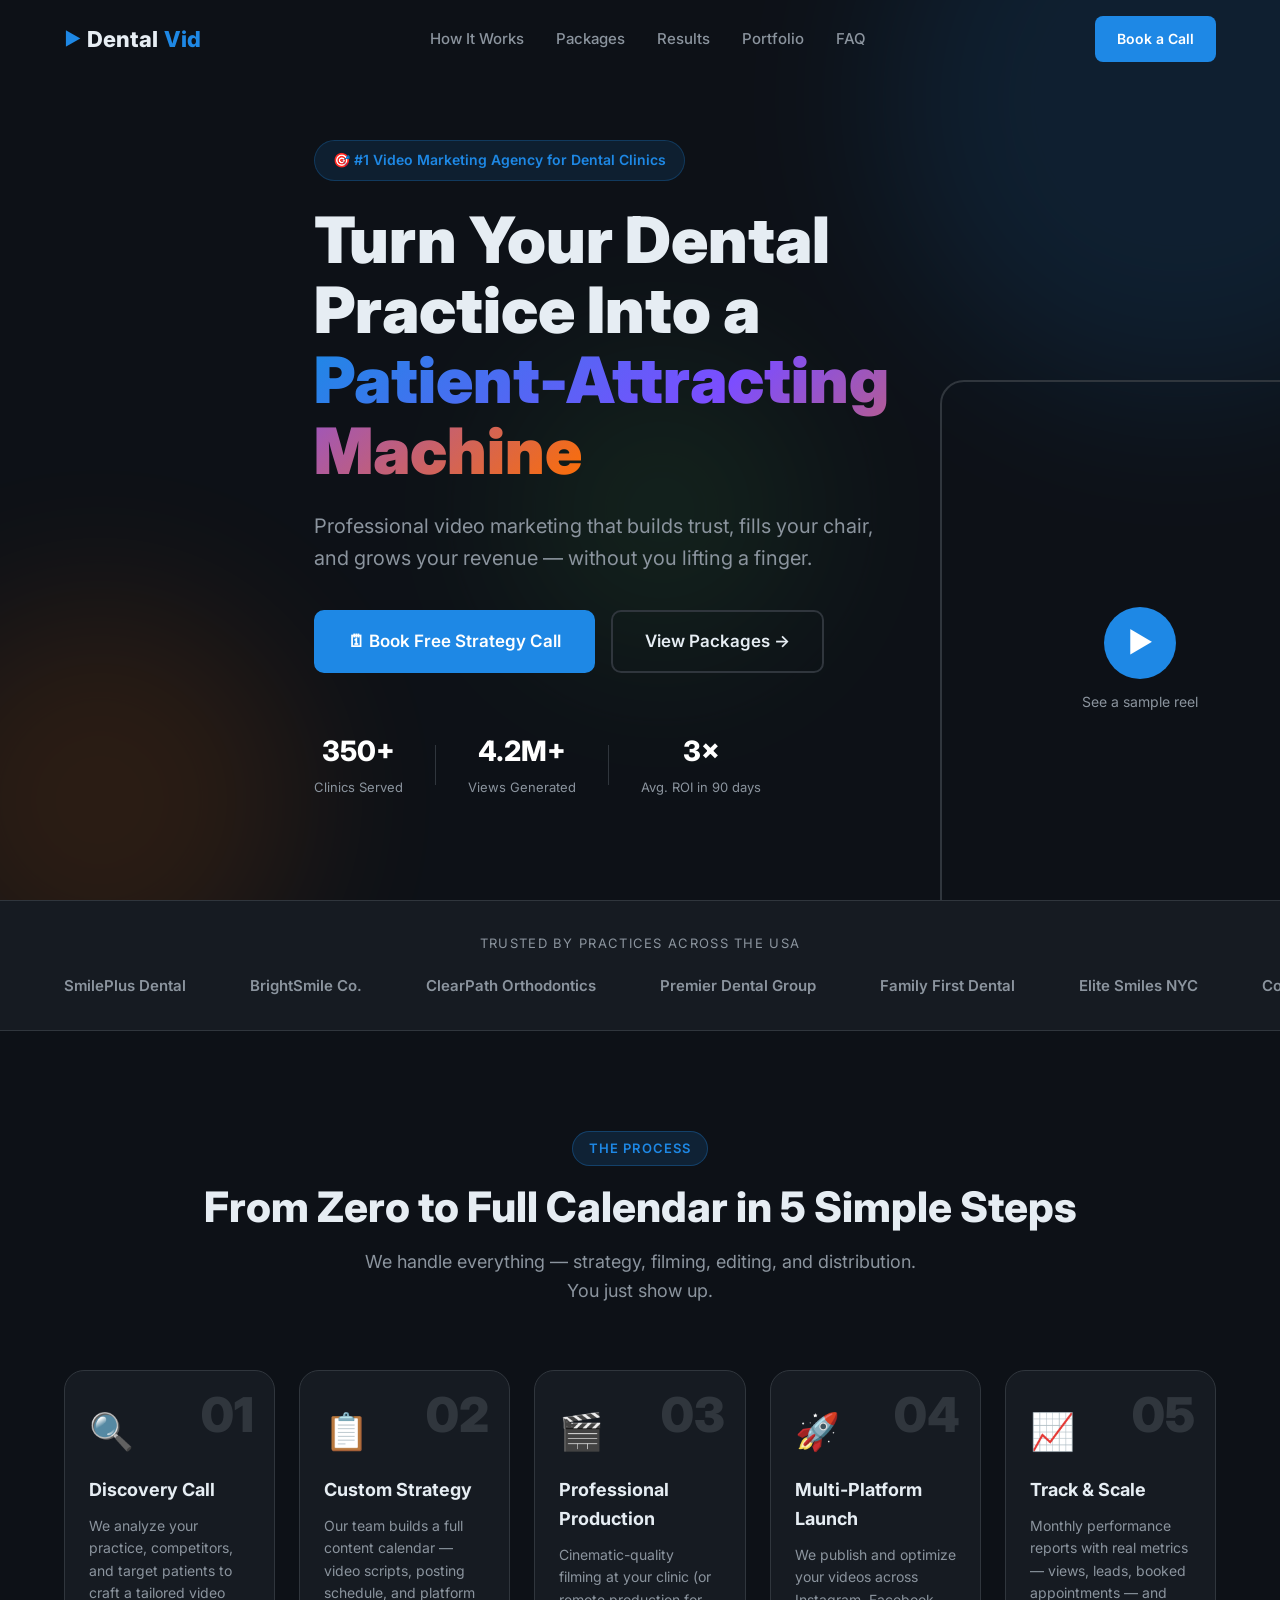
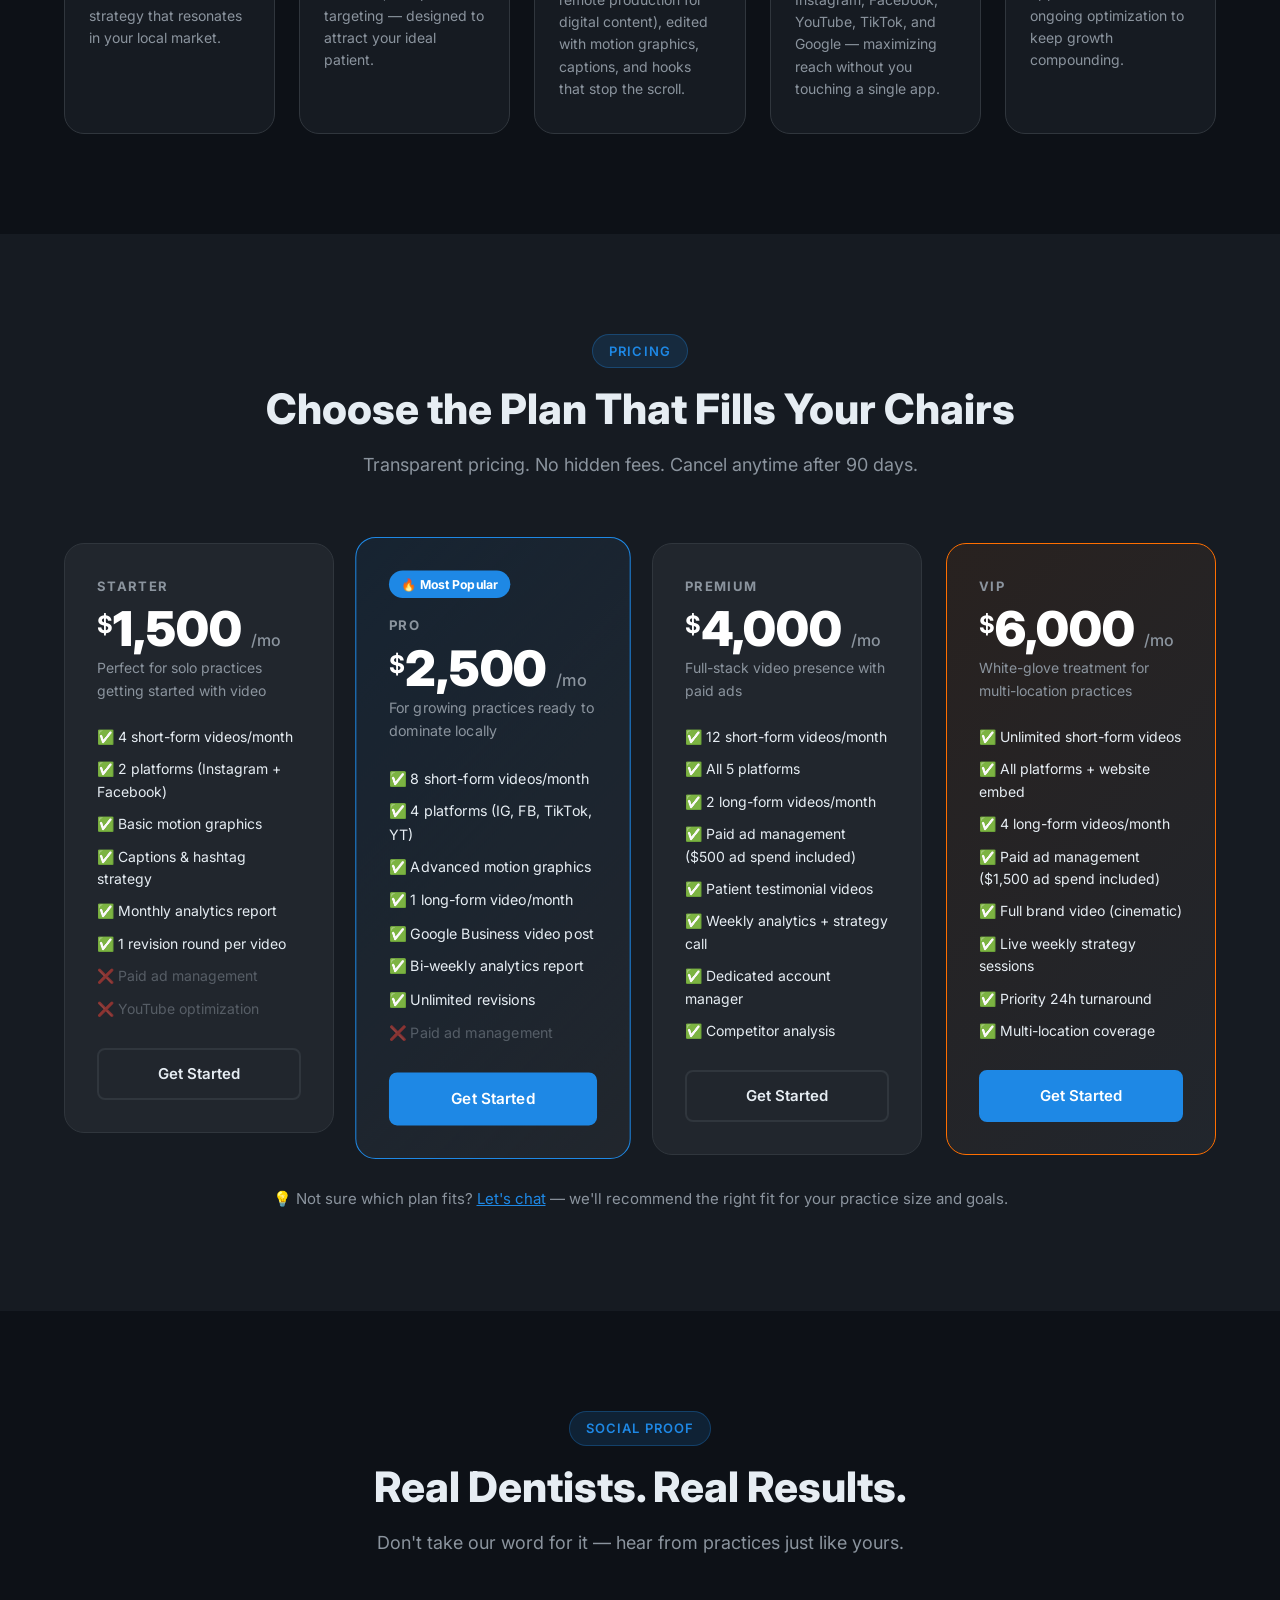
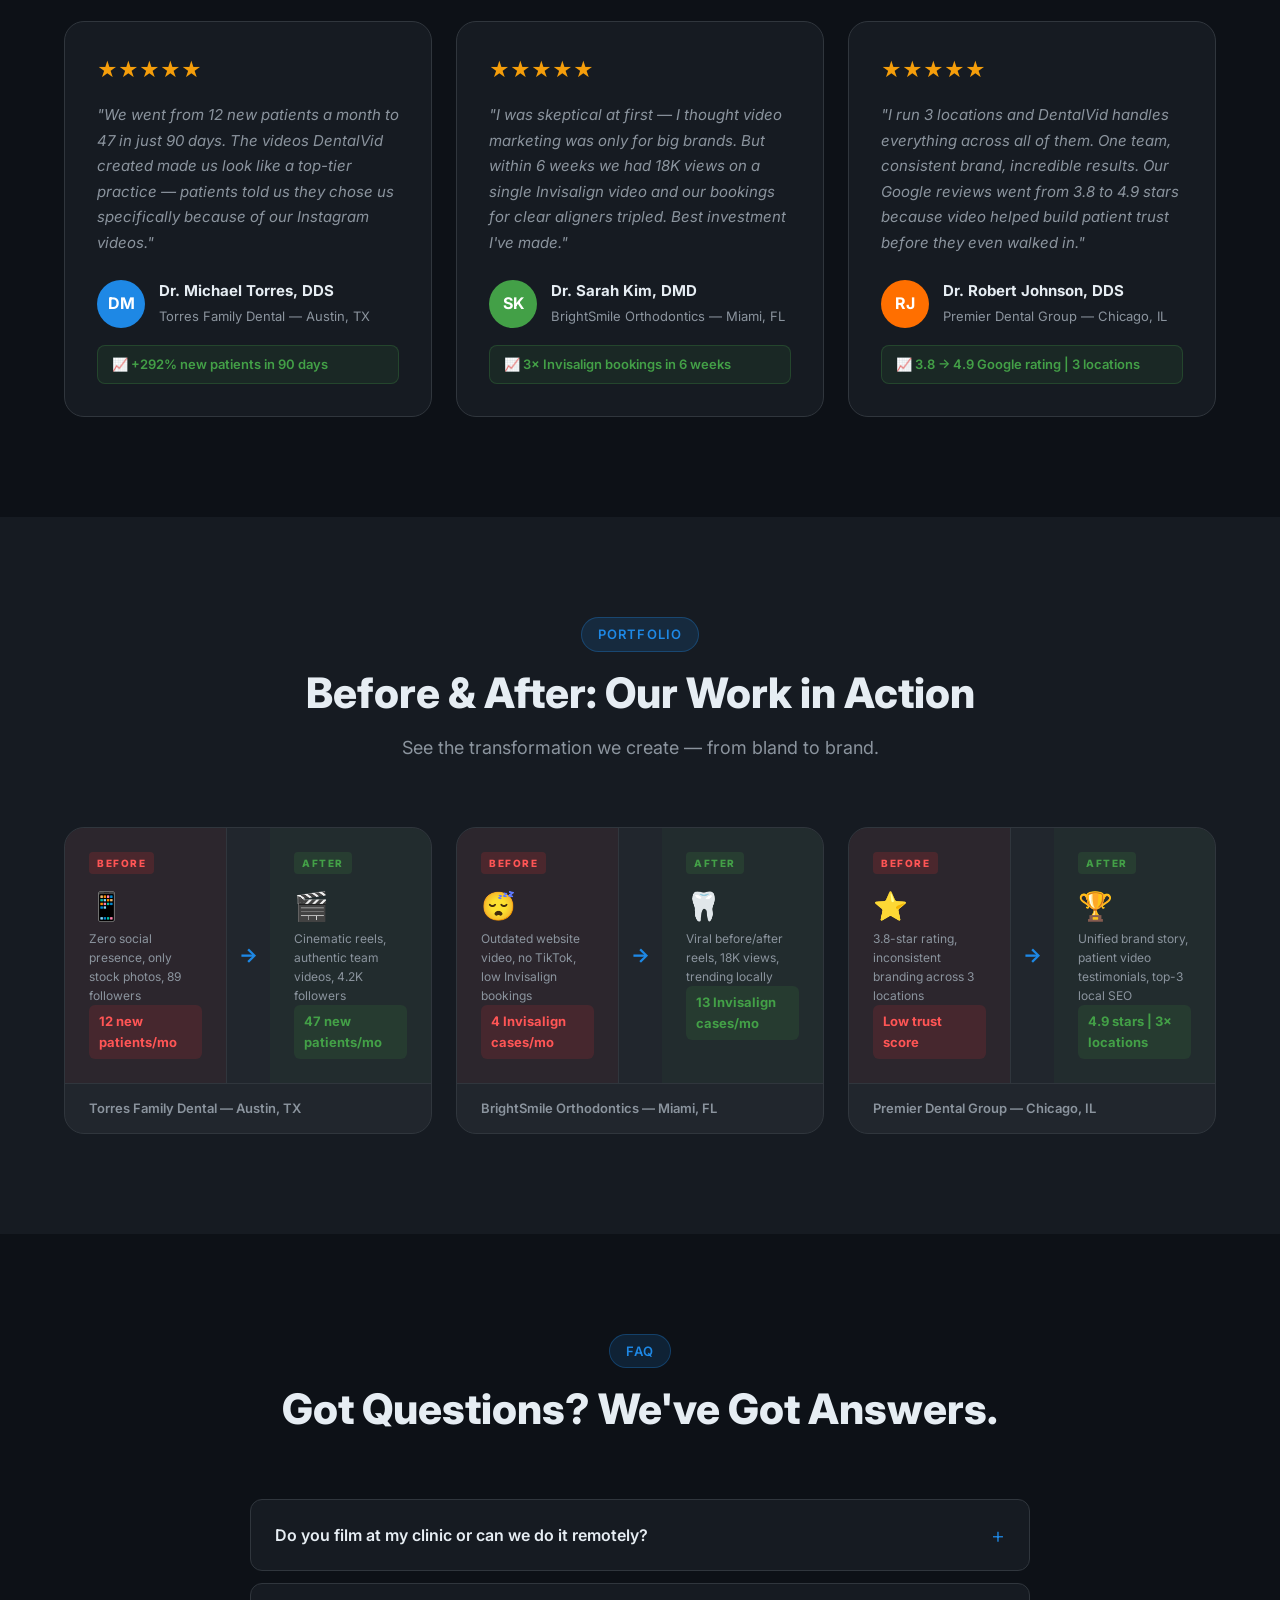
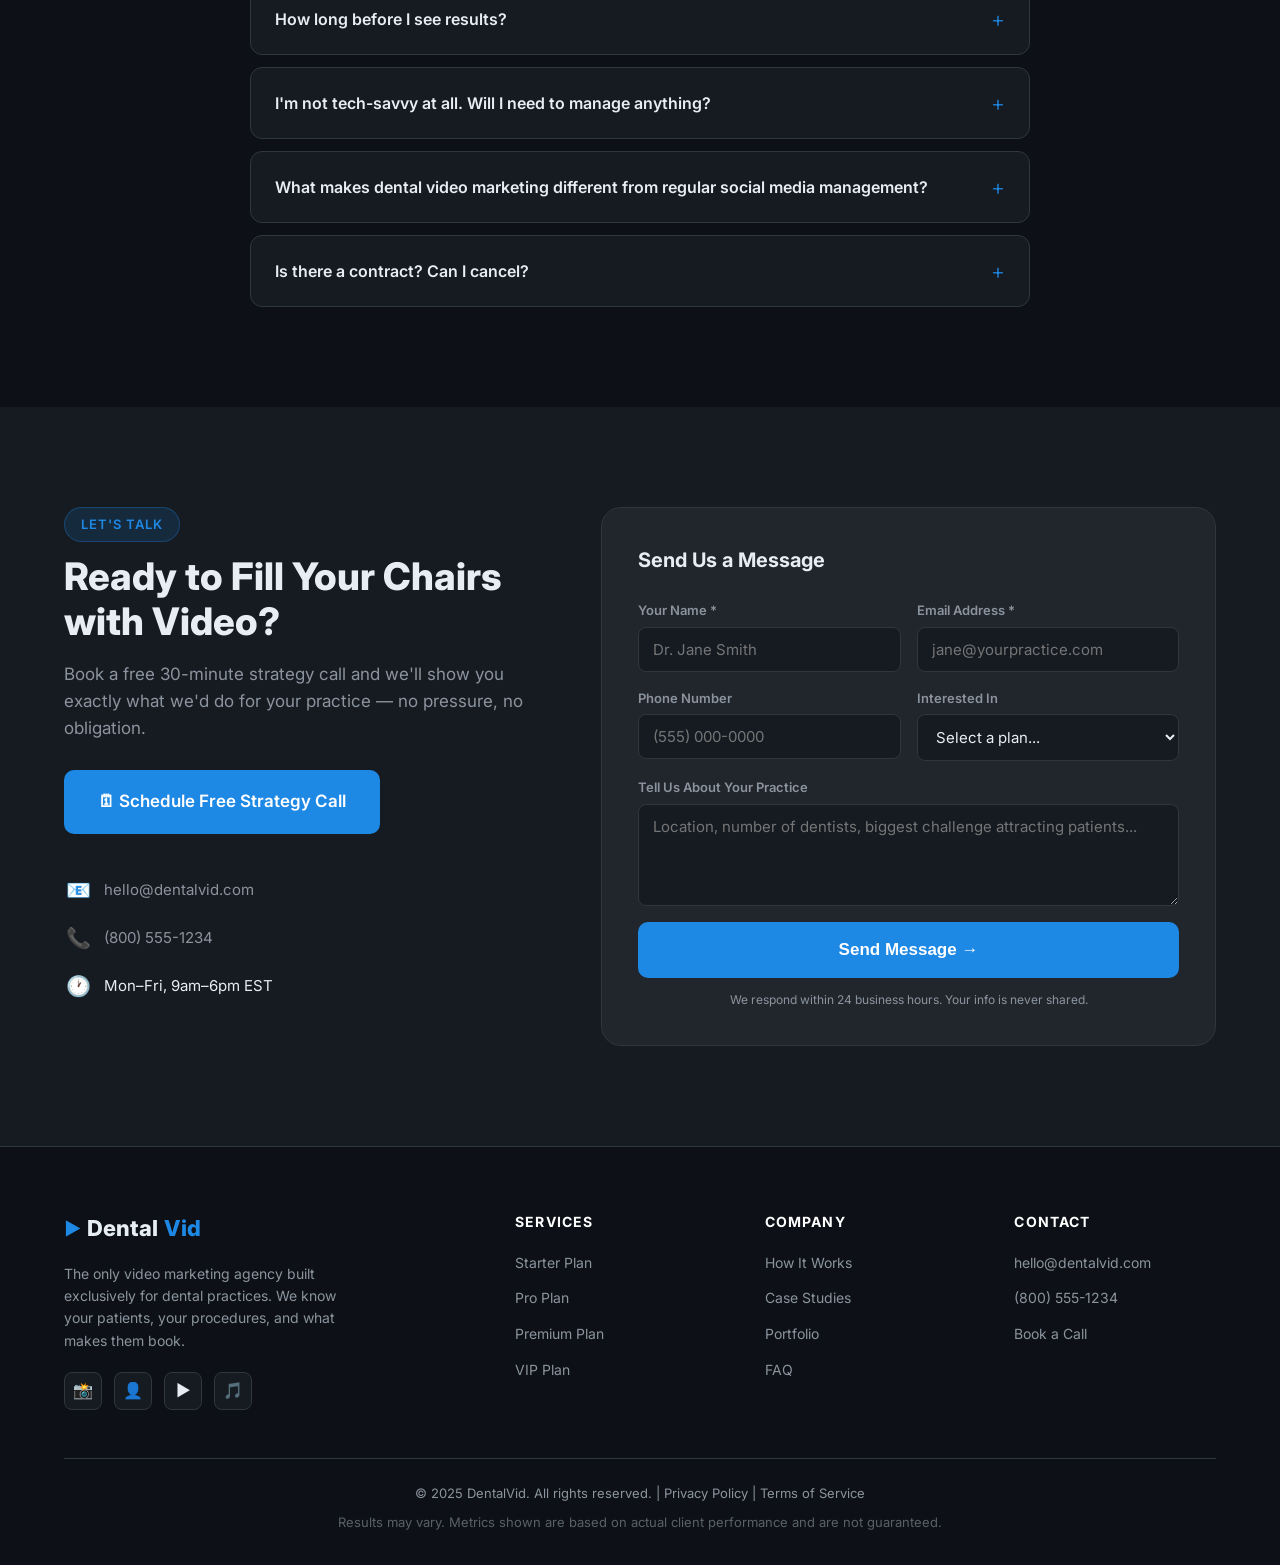
==== index.html @ cb44c354 "Initial commit: DentalVid landing page Professional single-page video marketing site for dental clin" ====
<!DOCTYPE html>
<html lang="en">
<head>
  <meta charset="UTF-8" />
  <meta name="viewport" content="width=device-width, initial-scale=1.0" />
  <title>DentalVid – Video Marketing for Dental Clinics</title>
  <meta name="description" content="Grow your dental practice with professional video marketing. Attract more patients, build trust, and fill your calendar faster." />
  <link rel="preconnect" href="https://fonts.googleapis.com" />
  <link rel="preconnect" href="https://fonts.gstatic.com" crossorigin />
  <link href="https://fonts.googleapis.com/css2?family=Inter:wght@400;500;600;700;800;900&display=swap" rel="stylesheet" />
  <link rel="stylesheet" href="styles.css" />
</head>
<body>

  <!-- ===== NAVBAR ===== -->
  <nav id="navbar">
    <div class="nav-container">
      <a href="#" class="logo">
        <span class="logo-icon">▶</span>
        Dental<span class="logo-accent">Vid</span>
      </a>
      <ul class="nav-links" id="navLinks">
        <li><a href="#how-it-works">How It Works</a></li>
        <li><a href="#packages">Packages</a></li>
        <li><a href="#testimonials">Results</a></li>
        <li><a href="#portfolio">Portfolio</a></li>
        <li><a href="#faq">FAQ</a></li>
      </ul>
      <a href="#contact" class="btn btn-nav">Book a Call</a>
      <button class="hamburger" id="hamburger" aria-label="Menu">
        <span></span><span></span><span></span>
      </button>
    </div>
  </nav>

  <!-- ===== HERO ===== -->
  <section id="hero">
    <div class="hero-bg-shapes">
      <div class="shape shape-1"></div>
      <div class="shape shape-2"></div>
      <div class="shape shape-3"></div>
    </div>
    <div class="container hero-content">
      <div class="badge animate-fade-up">🎯 #1 Video Marketing Agency for Dental Clinics</div>
      <h1 class="animate-fade-up delay-1">
        Turn Your Dental Practice Into a<br />
        <span class="gradient-text">Patient-Attracting Machine</span>
      </h1>
      <p class="hero-sub animate-fade-up delay-2">
        Professional video marketing that builds trust, fills your chair, and grows your revenue — without you lifting a finger.
      </p>
      <div class="hero-ctas animate-fade-up delay-3">
        <a href="https://calendly.com/dentalvid/strategy-call" target="_blank" class="btn btn-primary btn-lg pulse">
          🗓 Book Free Strategy Call
        </a>
        <a href="#packages" class="btn btn-outline btn-lg">View Packages →</a>
      </div>
      <div class="hero-stats animate-fade-up delay-4">
        <div class="stat">
          <strong>350+</strong>
          <span>Clinics Served</span>
        </div>
        <div class="stat-divider"></div>
        <div class="stat">
          <strong>4.2M+</strong>
          <span>Views Generated</span>
        </div>
        <div class="stat-divider"></div>
        <div class="stat">
          <strong>3×</strong>
          <span>Avg. ROI in 90 days</span>
        </div>
      </div>
    </div>
    <div class="hero-video-preview animate-fade-up delay-3">
      <div class="video-mockup">
        <div class="video-play-btn">▶</div>
        <div class="video-overlay-text">See a sample reel</div>
      </div>
    </div>
  </section>

  <!-- ===== LOGOS BAND ===== -->
  <section id="logos-band">
    <div class="container">
      <p class="logos-label">Trusted by practices across the USA</p>
      <div class="logos-track">
        <span>SmilePlus Dental</span>
        <span>BrightSmile Co.</span>
        <span>ClearPath Orthodontics</span>
        <span>Premier Dental Group</span>
        <span>Family First Dental</span>
        <span>Elite Smiles NYC</span>
        <span>Coastal Dentistry</span>
        <span>SmilePlus Dental</span>
        <span>BrightSmile Co.</span>
        <span>ClearPath Orthodontics</span>
      </div>
    </div>
  </section>

  <!-- ===== HOW IT WORKS ===== -->
  <section id="how-it-works">
    <div class="container">
      <div class="section-header">
        <span class="section-tag">The Process</span>
        <h2>From Zero to Full Calendar in 5 Simple Steps</h2>
        <p>We handle everything — strategy, filming, editing, and distribution. You just show up.</p>
      </div>
      <div class="steps-grid">
        <div class="step-card animate-on-scroll">
          <div class="step-number">01</div>
          <div class="step-icon">🔍</div>
          <h3>Discovery Call</h3>
          <p>We analyze your practice, competitors, and target patients to craft a tailored video strategy that resonates in your local market.</p>
        </div>
        <div class="step-card animate-on-scroll delay-1">
          <div class="step-number">02</div>
          <div class="step-icon">📋</div>
          <h3>Custom Strategy</h3>
          <p>Our team builds a full content calendar — video scripts, posting schedule, and platform targeting — designed to attract your ideal patient.</p>
        </div>
        <div class="step-card animate-on-scroll delay-2">
          <div class="step-number">03</div>
          <div class="step-icon">🎬</div>
          <h3>Professional Production</h3>
          <p>Cinematic-quality filming at your clinic (or remote production for digital content), edited with motion graphics, captions, and hooks that stop the scroll.</p>
        </div>
        <div class="step-card animate-on-scroll delay-3">
          <div class="step-number">04</div>
          <div class="step-icon">🚀</div>
          <h3>Multi-Platform Launch</h3>
          <p>We publish and optimize your videos across Instagram, Facebook, YouTube, TikTok, and Google — maximizing reach without you touching a single app.</p>
        </div>
        <div class="step-card animate-on-scroll delay-4">
          <div class="step-number">05</div>
          <div class="step-icon">📈</div>
          <h3>Track & Scale</h3>
          <p>Monthly performance reports with real metrics — views, leads, booked appointments — and ongoing optimization to keep growth compounding.</p>
        </div>
      </div>
    </div>
  </section>

  <!-- ===== PACKAGES ===== -->
  <section id="packages">
    <div class="container">
      <div class="section-header">
        <span class="section-tag">Pricing</span>
        <h2>Choose the Plan That Fills Your Chairs</h2>
        <p>Transparent pricing. No hidden fees. Cancel anytime after 90 days.</p>
      </div>
      <div class="packages-grid">

        <!-- Starter -->
        <div class="package-card animate-on-scroll">
          <div class="package-tier">Starter</div>
          <div class="package-price">
            <span class="price-currency">$</span>1,500
            <span class="price-period">/mo</span>
          </div>
          <p class="package-tagline">Perfect for solo practices getting started with video</p>
          <ul class="package-features">
            <li>✅ 4 short-form videos/month</li>
            <li>✅ 2 platforms (Instagram + Facebook)</li>
            <li>✅ Basic motion graphics</li>
            <li>✅ Captions & hashtag strategy</li>
            <li>✅ Monthly analytics report</li>
            <li>✅ 1 revision round per video</li>
            <li class="disabled">❌ Paid ad management</li>
            <li class="disabled">❌ YouTube optimization</li>
          </ul>
          <a href="https://calendly.com/dentalvid/strategy-call" target="_blank" class="btn btn-outline w-full">Get Started</a>
        </div>

        <!-- Pro -->
        <div class="package-card popular animate-on-scroll delay-1">
          <div class="popular-badge">🔥 Most Popular</div>
          <div class="package-tier">Pro</div>
          <div class="package-price">
            <span class="price-currency">$</span>2,500
            <span class="price-period">/mo</span>
          </div>
          <p class="package-tagline">For growing practices ready to dominate locally</p>
          <ul class="package-features">
            <li>✅ 8 short-form videos/month</li>
            <li>✅ 4 platforms (IG, FB, TikTok, YT)</li>
            <li>✅ Advanced motion graphics</li>
            <li>✅ 1 long-form video/month</li>
            <li>✅ Google Business video post</li>
            <li>✅ Bi-weekly analytics report</li>
            <li>✅ Unlimited revisions</li>
            <li class="disabled">❌ Paid ad management</li>
          </ul>
          <a href="https://calendly.com/dentalvid/strategy-call" target="_blank" class="btn btn-primary w-full">Get Started</a>
        </div>

        <!-- Premium -->
        <div class="package-card animate-on-scroll delay-2">
          <div class="package-tier">Premium</div>
          <div class="package-price">
            <span class="price-currency">$</span>4,000
            <span class="price-period">/mo</span>
          </div>
          <p class="package-tagline">Full-stack video presence with paid ads</p>
          <ul class="package-features">
            <li>✅ 12 short-form videos/month</li>
            <li>✅ All 5 platforms</li>
            <li>✅ 2 long-form videos/month</li>
            <li>✅ Paid ad management ($500 ad spend included)</li>
            <li>✅ Patient testimonial videos</li>
            <li>✅ Weekly analytics + strategy call</li>
            <li>✅ Dedicated account manager</li>
            <li>✅ Competitor analysis</li>
          </ul>
          <a href="https://calendly.com/dentalvid/strategy-call" target="_blank" class="btn btn-outline w-full">Get Started</a>
        </div>

        <!-- VIP -->
        <div class="package-card vip animate-on-scroll delay-3">
          <div class="package-tier">VIP</div>
          <div class="package-price">
            <span class="price-currency">$</span>6,000
            <span class="price-period">/mo</span>
          </div>
          <p class="package-tagline">White-glove treatment for multi-location practices</p>
          <ul class="package-features">
            <li>✅ Unlimited short-form videos</li>
            <li>✅ All platforms + website embed</li>
            <li>✅ 4 long-form videos/month</li>
            <li>✅ Paid ad management ($1,500 ad spend included)</li>
            <li>✅ Full brand video (cinematic)</li>
            <li>✅ Live weekly strategy sessions</li>
            <li>✅ Priority 24h turnaround</li>
            <li>✅ Multi-location coverage</li>
          </ul>
          <a href="https://calendly.com/dentalvid/strategy-call" target="_blank" class="btn btn-primary w-full">Get Started</a>
        </div>

      </div>
      <p class="packages-note">
        💡 Not sure which plan fits? <a href="#contact">Let's chat</a> — we'll recommend the right fit for your practice size and goals.
      </p>
    </div>
  </section>

  <!-- ===== TESTIMONIALS ===== -->
  <section id="testimonials">
    <div class="container">
      <div class="section-header">
        <span class="section-tag">Social Proof</span>
        <h2>Real Dentists. Real Results.</h2>
        <p>Don't take our word for it — hear from practices just like yours.</p>
      </div>
      <div class="testimonials-grid">

        <div class="testimonial-card animate-on-scroll">
          <div class="stars">★★★★★</div>
          <blockquote>
            "We went from 12 new patients a month to 47 in just 90 days. The videos DentalVid created made us look like a top-tier practice — patients told us they chose us specifically because of our Instagram videos."
          </blockquote>
          <div class="testimonial-author">
            <div class="author-avatar" style="background:#1E88E5">DM</div>
            <div>
              <strong>Dr. Michael Torres, DDS</strong>
              <span>Torres Family Dental — Austin, TX</span>
            </div>
          </div>
          <div class="testimonial-result">📈 +292% new patients in 90 days</div>
        </div>

        <div class="testimonial-card animate-on-scroll delay-1">
          <div class="stars">★★★★★</div>
          <blockquote>
            "I was skeptical at first — I thought video marketing was only for big brands. But within 6 weeks we had 18K views on a single Invisalign video and our bookings for clear aligners tripled. Best investment I've made."
          </blockquote>
          <div class="testimonial-author">
            <div class="author-avatar" style="background:#43A047">SK</div>
            <div>
              <strong>Dr. Sarah Kim, DMD</strong>
              <span>BrightSmile Orthodontics — Miami, FL</span>
            </div>
          </div>
          <div class="testimonial-result">📈 3× Invisalign bookings in 6 weeks</div>
        </div>

        <div class="testimonial-card animate-on-scroll delay-2">
          <div class="stars">★★★★★</div>
          <blockquote>
            "I run 3 locations and DentalVid handles everything across all of them. One team, consistent brand, incredible results. Our Google reviews went from 3.8 to 4.9 stars because video helped build patient trust before they even walked in."
          </blockquote>
          <div class="testimonial-author">
            <div class="author-avatar" style="background:#FF6F00">RJ</div>
            <div>
              <strong>Dr. Robert Johnson, DDS</strong>
              <span>Premier Dental Group — Chicago, IL</span>
            </div>
          </div>
          <div class="testimonial-result">📈 3.8 → 4.9 Google rating | 3 locations</div>
        </div>

      </div>
    </div>
  </section>

  <!-- ===== PORTFOLIO ===== -->
  <section id="portfolio">
    <div class="container">
      <div class="section-header">
        <span class="section-tag">Portfolio</span>
        <h2>Before & After: Our Work in Action</h2>
        <p>See the transformation we create — from bland to brand.</p>
      </div>
      <div class="portfolio-grid">

        <div class="portfolio-item animate-on-scroll">
          <div class="portfolio-before-after">
            <div class="ba-side before">
              <span class="ba-label">BEFORE</span>
              <div class="ba-content">
                <div class="ba-icon">📱</div>
                <p>Zero social presence, only stock photos, 89 followers</p>
                <div class="ba-metric bad">12 new patients/mo</div>
              </div>
            </div>
            <div class="ba-arrow">→</div>
            <div class="ba-side after">
              <span class="ba-label">AFTER</span>
              <div class="ba-content">
                <div class="ba-icon">🎬</div>
                <p>Cinematic reels, authentic team videos, 4.2K followers</p>
                <div class="ba-metric good">47 new patients/mo</div>
              </div>
            </div>
          </div>
          <div class="portfolio-label">Torres Family Dental — Austin, TX</div>
        </div>

        <div class="portfolio-item animate-on-scroll delay-1">
          <div class="portfolio-before-after">
            <div class="ba-side before">
              <span class="ba-label">BEFORE</span>
              <div class="ba-content">
                <div class="ba-icon">😴</div>
                <p>Outdated website video, no TikTok, low Invisalign bookings</p>
                <div class="ba-metric bad">4 Invisalign cases/mo</div>
              </div>
            </div>
            <div class="ba-arrow">→</div>
            <div class="ba-side after">
              <span class="ba-label">AFTER</span>
              <div class="ba-content">
                <div class="ba-icon">🦷</div>
                <p>Viral before/after reels, 18K views, trending locally</p>
                <div class="ba-metric good">13 Invisalign cases/mo</div>
              </div>
            </div>
          </div>
          <div class="portfolio-label">BrightSmile Orthodontics — Miami, FL</div>
        </div>

        <div class="portfolio-item animate-on-scroll delay-2">
          <div class="portfolio-before-after">
            <div class="ba-side before">
              <span class="ba-label">BEFORE</span>
              <div class="ba-content">
                <div class="ba-icon">⭐</div>
                <p>3.8-star rating, inconsistent branding across 3 locations</p>
                <div class="ba-metric bad">Low trust score</div>
              </div>
            </div>
            <div class="ba-arrow">→</div>
            <div class="ba-side after">
              <span class="ba-label">AFTER</span>
              <div class="ba-content">
                <div class="ba-icon">🏆</div>
                <p>Unified brand story, patient video testimonials, top-3 local SEO</p>
                <div class="ba-metric good">4.9 stars | 3× locations</div>
              </div>
            </div>
          </div>
          <div class="portfolio-label">Premier Dental Group — Chicago, IL</div>
        </div>

      </div>
    </div>
  </section>

  <!-- ===== FAQ ===== -->
  <section id="faq">
    <div class="container">
      <div class="section-header">
        <span class="section-tag">FAQ</span>
        <h2>Got Questions? We've Got Answers.</h2>
      </div>
      <div class="faq-list">

        <div class="faq-item animate-on-scroll">
          <button class="faq-question" aria-expanded="false">
            Do you film at my clinic or can we do it remotely?
            <span class="faq-icon">+</span>
          </button>
          <div class="faq-answer">
            <p>Both! For local clients, we can send a professional videographer to your clinic. For remote clients, we create high-quality content using screen recordings, supplied footage, animation, and AI-enhanced production. We've worked with practices in all 50 states without ever needing to visit in person.</p>
          </div>
        </div>

        <div class="faq-item animate-on-scroll delay-1">
          <button class="faq-question" aria-expanded="false">
            How long before I see results?
            <span class="faq-icon">+</span>
          </button>
          <div class="faq-answer">
            <p>Most clients start seeing increased profile visits and DMs within 2–3 weeks. Measurable new patient bookings from video typically appear in weeks 4–8. By month 3, the majority of our clients see a 2–4× return on their investment. Results vary by market and starting point.</p>
          </div>
        </div>

        <div class="faq-item animate-on-scroll delay-2">
          <button class="faq-question" aria-expanded="false">
            I'm not tech-savvy at all. Will I need to manage anything?
            <span class="faq-icon">+</span>
          </button>
          <div class="faq-answer">
            <p>Absolutely not. We handle 100% of the production, editing, scheduling, and posting. You simply review videos before they go live (or approve with auto-publishing enabled). Most of our clients spend less than 15 minutes per month on their video marketing once we're set up.</p>
          </div>
        </div>

        <div class="faq-item animate-on-scroll delay-3">
          <button class="faq-question" aria-expanded="false">
            What makes dental video marketing different from regular social media management?
            <span class="faq-icon">+</span>
          </button>
          <div class="faq-answer">
            <p>Generic social media agencies post photos and write captions. We specialize exclusively in dental video — we know which procedures convert (implants, Invisalign, whitening), what patients are searching for, and how to build the trust that turns a viewer into a booked appointment. Our team has dental-specific scriptwriters, editors who understand HIPAA compliance, and strategists who know your market.</p>
          </div>
        </div>

        <div class="faq-item animate-on-scroll delay-4">
          <button class="faq-question" aria-expanded="false">
            Is there a contract? Can I cancel?
            <span class="faq-icon">+</span>
          </button>
          <div class="faq-answer">
            <p>We require a 90-day initial commitment so we can properly execute the strategy and show real results. After that, it's month-to-month with 30-day cancellation notice. We're confident you'll want to stay — but we never lock you in beyond that first quarter.</p>
          </div>
        </div>

      </div>
    </div>
  </section>

  <!-- ===== CONTACT ===== -->
  <section id="contact">
    <div class="container">
      <div class="contact-wrapper">
        <div class="contact-info">
          <span class="section-tag">Let's Talk</span>
          <h2>Ready to Fill Your Chairs with Video?</h2>
          <p>Book a free 30-minute strategy call and we'll show you exactly what we'd do for your practice — no pressure, no obligation.</p>
          <a href="https://calendly.com/dentalvid/strategy-call" target="_blank" class="btn btn-primary btn-lg">
            🗓 Schedule Free Strategy Call
          </a>
          <div class="contact-details">
            <div class="contact-item">
              <span>📧</span>
              <a href="mailto:hello@dentalvid.com">hello@dentalvid.com</a>
            </div>
            <div class="contact-item">
              <span>📞</span>
              <a href="tel:+18005551234">(800) 555-1234</a>
            </div>
            <div class="contact-item">
              <span>🕐</span>
              <span>Mon–Fri, 9am–6pm EST</span>
            </div>
          </div>
        </div>
        <div class="contact-form-wrapper">
          <form class="contact-form" id="contactForm">
            <h3>Send Us a Message</h3>
            <div class="form-row">
              <div class="form-group">
                <label for="name">Your Name *</label>
                <input type="text" id="name" name="name" placeholder="Dr. Jane Smith" required />
              </div>
              <div class="form-group">
                <label for="email">Email Address *</label>
                <input type="email" id="email" name="email" placeholder="jane@yourpractice.com" required />
              </div>
            </div>
            <div class="form-row">
              <div class="form-group">
                <label for="phone">Phone Number</label>
                <input type="tel" id="phone" name="phone" placeholder="(555) 000-0000" />
              </div>
              <div class="form-group">
                <label for="plan">Interested In</label>
                <select id="plan" name="plan">
                  <option value="">Select a plan...</option>
                  <option value="starter">Starter — $1,500/mo</option>
                  <option value="pro">Pro — $2,500/mo</option>
                  <option value="premium">Premium — $4,000/mo</option>
                  <option value="vip">VIP — $6,000/mo</option>
                  <option value="unsure">Not sure yet</option>
                </select>
              </div>
            </div>
            <div class="form-group">
              <label for="message">Tell Us About Your Practice</label>
              <textarea id="message" name="message" rows="4" placeholder="Location, number of dentists, biggest challenge attracting patients..."></textarea>
            </div>
            <button type="submit" class="btn btn-primary w-full btn-lg">
              Send Message →
            </button>
            <p class="form-note">We respond within 24 business hours. Your info is never shared.</p>
          </form>
          <div class="form-success" id="formSuccess" style="display:none">
            <div class="success-icon">✅</div>
            <h3>Message Received!</h3>
            <p>We'll be in touch within 24 hours. In the meantime, book your free strategy call below.</p>
            <a href="https://calendly.com/dentalvid/strategy-call" target="_blank" class="btn btn-primary">Book Strategy Call</a>
          </div>
        </div>
      </div>
    </div>
  </section>

  <!-- ===== FOOTER ===== -->
  <footer id="footer">
    <div class="container">
      <div class="footer-top">
        <div class="footer-brand">
          <a href="#" class="logo">
            <span class="logo-icon">▶</span>
            Dental<span class="logo-accent">Vid</span>
          </a>
          <p>The only video marketing agency built exclusively for dental practices. We know your patients, your procedures, and what makes them book.</p>
          <div class="social-links">
            <a href="#" aria-label="Instagram">📸</a>
            <a href="#" aria-label="Facebook">👤</a>
            <a href="#" aria-label="YouTube">▶</a>
            <a href="#" aria-label="TikTok">🎵</a>
          </div>
        </div>
        <div class="footer-links">
          <h4>Services</h4>
          <ul>
            <li><a href="#packages">Starter Plan</a></li>
            <li><a href="#packages">Pro Plan</a></li>
            <li><a href="#packages">Premium Plan</a></li>
            <li><a href="#packages">VIP Plan</a></li>
          </ul>
        </div>
        <div class="footer-links">
          <h4>Company</h4>
          <ul>
            <li><a href="#how-it-works">How It Works</a></li>
            <li><a href="#testimonials">Case Studies</a></li>
            <li><a href="#portfolio">Portfolio</a></li>
            <li><a href="#faq">FAQ</a></li>
          </ul>
        </div>
        <div class="footer-links">
          <h4>Contact</h4>
          <ul>
            <li><a href="mailto:hello@dentalvid.com">hello@dentalvid.com</a></li>
            <li><a href="tel:+18005551234">(800) 555-1234</a></li>
            <li><a href="https://calendly.com/dentalvid/strategy-call" target="_blank">Book a Call</a></li>
          </ul>
        </div>
      </div>
      <div class="footer-bottom">
        <p>© 2025 DentalVid. All rights reserved. | <a href="#">Privacy Policy</a> | <a href="#">Terms of Service</a></p>
        <p class="footer-disclaimer">Results may vary. Metrics shown are based on actual client performance and are not guaranteed.</p>
      </div>
    </div>
  </footer>

  <script src="script.js"></script>
</body>
</html>
---- styles.css ----
/* ===== RESET & BASE ===== */
*, *::before, *::after { box-sizing: border-box; margin: 0; padding: 0; }

:root {
  --blue: #1E88E5;
  --blue-dark: #1565C0;
  --blue-light: #E3F2FD;
  --green: #43A047;
  --green-dark: #2E7D32;
  --orange: #FF6F00;
  --orange-light: #FFF3E0;
  --dark: #0D1117;
  --dark-2: #161B22;
  --dark-3: #21262D;
  --text: #E6EDF3;
  --text-muted: #8B949E;
  --border: #30363D;
  --white: #ffffff;
  --radius: 12px;
  --radius-lg: 20px;
  --shadow: 0 4px 24px rgba(0,0,0,0.4);
  --shadow-lg: 0 8px 48px rgba(0,0,0,0.5);
  --transition: 0.3s cubic-bezier(0.4,0,0.2,1);
}

html { scroll-behavior: smooth; font-size: 16px; }

body {
  font-family: 'Inter', sans-serif;
  background: var(--dark);
  color: var(--text);
  line-height: 1.6;
  overflow-x: hidden;
}

.container { max-width: 1200px; margin: 0 auto; padding: 0 24px; }

a { color: inherit; text-decoration: none; }

/* ===== BUTTONS ===== */
.btn {
  display: inline-flex;
  align-items: center;
  justify-content: center;
  gap: 8px;
  padding: 12px 24px;
  border-radius: 8px;
  font-weight: 600;
  font-size: 15px;
  cursor: pointer;
  border: 2px solid transparent;
  transition: var(--transition);
  white-space: nowrap;
}
.btn-lg { padding: 16px 32px; font-size: 17px; border-radius: 10px; }
.btn-primary {
  background: var(--blue);
  color: var(--white);
  border-color: var(--blue);
}
.btn-primary:hover { background: var(--blue-dark); border-color: var(--blue-dark); transform: translateY(-2px); box-shadow: 0 8px 24px rgba(30,136,229,0.35); }
.btn-outline {
  background: transparent;
  color: var(--text);
  border-color: var(--border);
}
.btn-outline:hover { border-color: var(--blue); color: var(--blue); transform: translateY(-2px); }
.btn-nav {
  background: var(--blue);
  color: var(--white);
  padding: 10px 20px;
  font-size: 14px;
}
.btn-nav:hover { background: var(--blue-dark); }
.w-full { width: 100%; }

.pulse {
  animation: pulse 2.5s infinite;
}
@keyframes pulse {
  0%, 100% { box-shadow: 0 0 0 0 rgba(30,136,229,0.4); }
  50% { box-shadow: 0 0 0 12px rgba(30,136,229,0); }
}

/* ===== SECTION HEADERS ===== */
.section-header { text-align: center; margin-bottom: 64px; }
.section-tag {
  display: inline-block;
  background: rgba(30,136,229,0.15);
  color: var(--blue);
  border: 1px solid rgba(30,136,229,0.3);
  padding: 6px 16px;
  border-radius: 100px;
  font-size: 13px;
  font-weight: 600;
  text-transform: uppercase;
  letter-spacing: 0.08em;
  margin-bottom: 16px;
}
.section-header h2 {
  font-size: clamp(28px, 4vw, 42px);
  font-weight: 800;
  margin-bottom: 16px;
  line-height: 1.2;
}
.section-header p { color: var(--text-muted); font-size: 18px; max-width: 560px; margin: 0 auto; }

/* ===== ANIMATIONS ===== */
.animate-fade-up {
  opacity: 0;
  transform: translateY(30px);
  animation: fadeUp 0.7s forwards;
}
.delay-1 { animation-delay: 0.15s; }
.delay-2 { animation-delay: 0.3s; }
.delay-3 { animation-delay: 0.45s; }
.delay-4 { animation-delay: 0.6s; }

@keyframes fadeUp {
  to { opacity: 1; transform: translateY(0); }
}

.animate-on-scroll {
  opacity: 0;
  transform: translateY(40px);
  transition: opacity 0.6s ease, transform 0.6s ease;
}
.animate-on-scroll.visible {
  opacity: 1;
  transform: translateY(0);
}
.animate-on-scroll.delay-1 { transition-delay: 0.1s; }
.animate-on-scroll.delay-2 { transition-delay: 0.2s; }
.animate-on-scroll.delay-3 { transition-delay: 0.3s; }
.animate-on-scroll.delay-4 { transition-delay: 0.4s; }

.gradient-text {
  background: linear-gradient(135deg, var(--blue) 0%, #7C4DFF 50%, var(--orange) 100%);
  -webkit-background-clip: text;
  -webkit-text-fill-color: transparent;
  background-clip: text;
}

/* ===== NAVBAR ===== */
#navbar {
  position: fixed;
  top: 0;
  width: 100%;
  z-index: 1000;
  padding: 16px 0;
  background: transparent;
  transition: var(--transition);
}
#navbar.scrolled {
  background: rgba(13,17,23,0.95);
  backdrop-filter: blur(16px);
  border-bottom: 1px solid var(--border);
  padding: 12px 0;
}
.nav-container {
  display: flex;
  align-items: center;
  justify-content: space-between;
  max-width: 1200px;
  margin: 0 auto;
  padding: 0 24px;
}
.logo {
  font-size: 22px;
  font-weight: 800;
  display: flex;
  align-items: center;
  gap: 6px;
}
.logo-icon { color: var(--blue); font-size: 18px; }
.logo-accent { color: var(--blue); }
.nav-links {
  display: flex;
  list-style: none;
  gap: 32px;
}
.nav-links a {
  font-size: 15px;
  font-weight: 500;
  color: var(--text-muted);
  transition: color var(--transition);
}
.nav-links a:hover { color: var(--text); }
.hamburger {
  display: none;
  flex-direction: column;
  gap: 5px;
  background: none;
  border: none;
  cursor: pointer;
  padding: 4px;
}
.hamburger span {
  display: block;
  width: 24px;
  height: 2px;
  background: var(--text);
  border-radius: 2px;
  transition: var(--transition);
}

/* ===== HERO ===== */
#hero {
  min-height: 100vh;
  display: flex;
  align-items: center;
  position: relative;
  overflow: hidden;
  padding: 120px 0 80px;
}
.hero-bg-shapes { position: absolute; inset: 0; pointer-events: none; }
.shape {
  position: absolute;
  border-radius: 50%;
  filter: blur(80px);
  opacity: 0.12;
}
.shape-1 { width: 600px; height: 600px; background: var(--blue); top: -200px; right: -200px; }
.shape-2 { width: 400px; height: 400px; background: var(--orange); bottom: -100px; left: -100px; }
.shape-3 { width: 300px; height: 300px; background: var(--green); top: 40%; left: 40%; }

.hero-content { position: relative; z-index: 1; max-width: 700px; }
.badge {
  display: inline-block;
  background: rgba(30,136,229,0.12);
  border: 1px solid rgba(30,136,229,0.25);
  color: var(--blue);
  padding: 8px 18px;
  border-radius: 100px;
  font-size: 14px;
  font-weight: 600;
  margin-bottom: 24px;
}
#hero h1 {
  font-size: clamp(36px, 5.5vw, 64px);
  font-weight: 900;
  line-height: 1.1;
  margin-bottom: 24px;
}
.hero-sub {
  font-size: clamp(16px, 2vw, 20px);
  color: var(--text-muted);
  margin-bottom: 36px;
  max-width: 560px;
}
.hero-ctas { display: flex; gap: 16px; flex-wrap: wrap; margin-bottom: 56px; }
.hero-stats {
  display: flex;
  align-items: center;
  gap: 32px;
}
.stat { text-align: center; }
.stat strong { display: block; font-size: 28px; font-weight: 800; color: var(--white); }
.stat span { font-size: 13px; color: var(--text-muted); }
.stat-divider { width: 1px; height: 40px; background: var(--border); }

.hero-video-preview {
  position: absolute;
  right: -60px;
  bottom: -40px;
  z-index: 0;
  opacity: 0.06;
  pointer-events: none;
}
.video-mockup {
  width: 400px;
  height: 560px;
  border: 2px solid var(--border);
  border-radius: 24px;
  display: flex;
  flex-direction: column;
  align-items: center;
  justify-content: center;
  gap: 12px;
}
.video-play-btn {
  width: 72px; height: 72px;
  background: var(--blue);
  border-radius: 50%;
  display: flex;
  align-items: center;
  justify-content: center;
  font-size: 28px;
  color: white;
}
.video-overlay-text { font-size: 14px; color: var(--text-muted); }

/* ===== LOGOS BAND ===== */
#logos-band {
  padding: 32px 0;
  border-top: 1px solid var(--border);
  border-bottom: 1px solid var(--border);
  background: var(--dark-2);
  overflow: hidden;
}
.logos-label { text-align: center; font-size: 13px; color: var(--text-muted); text-transform: uppercase; letter-spacing: 0.1em; margin-bottom: 20px; }
.logos-track {
  display: flex;
  gap: 64px;
  animation: scroll-logos 25s linear infinite;
  width: max-content;
}
.logos-track span { font-weight: 600; color: var(--text-muted); font-size: 15px; white-space: nowrap; }
@keyframes scroll-logos {
  from { transform: translateX(0); }
  to { transform: translateX(-50%); }
}

/* ===== HOW IT WORKS ===== */
#how-it-works { padding: 100px 0; }
.steps-grid {
  display: grid;
  grid-template-columns: repeat(auto-fit, minmax(200px, 1fr));
  gap: 24px;
}
.step-card {
  background: var(--dark-2);
  border: 1px solid var(--border);
  border-radius: var(--radius-lg);
  padding: 32px 24px;
  position: relative;
  transition: var(--transition);
}
.step-card:hover { border-color: var(--blue); transform: translateY(-4px); box-shadow: 0 8px 32px rgba(30,136,229,0.15); }
.step-number {
  position: absolute;
  top: 20px;
  right: 20px;
  font-size: 48px;
  font-weight: 900;
  color: var(--border);
  line-height: 1;
}
.step-icon { font-size: 36px; margin-bottom: 16px; }
.step-card h3 { font-size: 18px; font-weight: 700; margin-bottom: 10px; }
.step-card p { font-size: 14px; color: var(--text-muted); line-height: 1.6; }

/* ===== PACKAGES ===== */
#packages { padding: 100px 0; background: var(--dark-2); }
.packages-grid {
  display: grid;
  grid-template-columns: repeat(auto-fit, minmax(260px, 1fr));
  gap: 24px;
  align-items: start;
}
.package-card {
  background: var(--dark-3);
  border: 1px solid var(--border);
  border-radius: var(--radius-lg);
  padding: 32px;
  position: relative;
  transition: var(--transition);
}
.package-card:hover { transform: translateY(-6px); box-shadow: var(--shadow-lg); }
.package-card.popular {
  border-color: var(--blue);
  background: linear-gradient(135deg, rgba(30,136,229,0.08) 0%, var(--dark-3) 100%);
  transform: scale(1.02);
}
.package-card.popular:hover { transform: scale(1.02) translateY(-6px); }
.package-card.vip {
  border-color: var(--orange);
  background: linear-gradient(135deg, rgba(255,111,0,0.08) 0%, var(--dark-3) 100%);
}
.package-card.vip:hover { box-shadow: 0 8px 48px rgba(255,111,0,0.2); }
.popular-badge {
  display: inline-block;
  background: var(--blue);
  color: white;
  font-size: 12px;
  font-weight: 700;
  padding: 4px 12px;
  border-radius: 100px;
  margin-bottom: 16px;
}
.package-tier { font-size: 13px; font-weight: 700; text-transform: uppercase; letter-spacing: 0.1em; color: var(--text-muted); margin-bottom: 8px; }
.package-price {
  font-size: 48px;
  font-weight: 900;
  color: var(--white);
  line-height: 1;
  margin-bottom: 4px;
}
.price-currency { font-size: 24px; font-weight: 700; vertical-align: top; margin-top: 8px; display: inline-block; }
.price-period { font-size: 16px; font-weight: 500; color: var(--text-muted); }
.package-tagline { font-size: 14px; color: var(--text-muted); margin-bottom: 24px; }
.package-features { list-style: none; margin-bottom: 28px; display: flex; flex-direction: column; gap: 10px; }
.package-features li { font-size: 14px; color: var(--text); }
.package-features li.disabled { color: var(--text-muted); opacity: 0.5; }
.packages-note { text-align: center; margin-top: 32px; color: var(--text-muted); font-size: 15px; }
.packages-note a { color: var(--blue); text-decoration: underline; }

/* ===== TESTIMONIALS ===== */
#testimonials { padding: 100px 0; }
.testimonials-grid {
  display: grid;
  grid-template-columns: repeat(auto-fit, minmax(300px, 1fr));
  gap: 24px;
}
.testimonial-card {
  background: var(--dark-2);
  border: 1px solid var(--border);
  border-radius: var(--radius-lg);
  padding: 32px;
  transition: var(--transition);
}
.testimonial-card:hover { border-color: var(--green); transform: translateY(-4px); }
.stars { font-size: 20px; color: #F59E0B; margin-bottom: 16px; }
blockquote { font-size: 15px; color: var(--text-muted); line-height: 1.7; font-style: italic; margin-bottom: 24px; }
.testimonial-author { display: flex; align-items: center; gap: 14px; margin-bottom: 16px; }
.author-avatar {
  width: 48px; height: 48px;
  border-radius: 50%;
  display: flex;
  align-items: center;
  justify-content: center;
  font-weight: 700;
  font-size: 16px;
  color: white;
  flex-shrink: 0;
}
.testimonial-author strong { display: block; font-size: 15px; }
.testimonial-author span { font-size: 13px; color: var(--text-muted); }
.testimonial-result {
  background: rgba(67,160,71,0.1);
  border: 1px solid rgba(67,160,71,0.25);
  color: var(--green);
  font-size: 13px;
  font-weight: 600;
  padding: 8px 14px;
  border-radius: 8px;
}

/* ===== PORTFOLIO ===== */
#portfolio { padding: 100px 0; background: var(--dark-2); }
.portfolio-grid { display: grid; grid-template-columns: repeat(auto-fit, minmax(340px, 1fr)); gap: 24px; }
.portfolio-item {
  background: var(--dark-3);
  border: 1px solid var(--border);
  border-radius: var(--radius-lg);
  overflow: hidden;
  transition: var(--transition);
}
.portfolio-item:hover { border-color: var(--blue); transform: translateY(-4px); }
.portfolio-before-after { display: flex; align-items: stretch; }
.ba-side {
  flex: 1;
  padding: 24px;
  display: flex;
  flex-direction: column;
  gap: 10px;
}
.ba-side.before { background: rgba(255,50,50,0.05); border-right: 1px solid var(--border); }
.ba-side.after { background: rgba(67,160,71,0.05); }
.ba-label {
  font-size: 10px;
  font-weight: 800;
  letter-spacing: 0.15em;
  padding: 3px 8px;
  border-radius: 4px;
  width: fit-content;
}
.before .ba-label { background: rgba(255,50,50,0.15); color: #FF5555; }
.after .ba-label { background: rgba(67,160,71,0.15); color: var(--green); }
.ba-icon { font-size: 28px; }
.ba-content p { font-size: 12px; color: var(--text-muted); flex: 1; }
.ba-metric {
  font-size: 13px;
  font-weight: 700;
  padding: 6px 10px;
  border-radius: 6px;
}
.ba-metric.bad { background: rgba(255,50,50,0.12); color: #FF5555; }
.ba-metric.good { background: rgba(67,160,71,0.12); color: var(--green); }
.ba-arrow {
  display: flex;
  align-items: center;
  justify-content: center;
  padding: 0 12px;
  font-size: 20px;
  color: var(--blue);
  font-weight: 700;
  flex-shrink: 0;
}
.portfolio-label {
  padding: 14px 24px;
  font-size: 13px;
  font-weight: 600;
  color: var(--text-muted);
  border-top: 1px solid var(--border);
}

/* ===== FAQ ===== */
#faq { padding: 100px 0; }
.faq-list { max-width: 780px; margin: 0 auto; display: flex; flex-direction: column; gap: 12px; }
.faq-item {
  background: var(--dark-2);
  border: 1px solid var(--border);
  border-radius: var(--radius);
  overflow: hidden;
  transition: border-color var(--transition);
}
.faq-item.open { border-color: var(--blue); }
.faq-question {
  width: 100%;
  text-align: left;
  background: none;
  border: none;
  padding: 22px 24px;
  cursor: pointer;
  display: flex;
  justify-content: space-between;
  align-items: center;
  gap: 16px;
  font-size: 16px;
  font-weight: 600;
  color: var(--text);
  font-family: inherit;
}
.faq-icon {
  font-size: 22px;
  font-weight: 300;
  color: var(--blue);
  flex-shrink: 0;
  transition: transform var(--transition);
}
.faq-item.open .faq-icon { transform: rotate(45deg); }
.faq-answer {
  max-height: 0;
  overflow: hidden;
  transition: max-height 0.35s ease, padding 0.35s ease;
}
.faq-answer p { padding: 0 24px 22px; font-size: 15px; color: var(--text-muted); line-height: 1.7; }
.faq-item.open .faq-answer { max-height: 300px; }

/* ===== CONTACT ===== */
#contact { padding: 100px 0; background: var(--dark-2); }
.contact-wrapper {
  display: grid;
  grid-template-columns: 1fr 1.3fr;
  gap: 64px;
  align-items: start;
}
.contact-info .section-tag { display: inline-block; margin-bottom: 12px; }
.contact-info h2 { font-size: clamp(26px, 3.5vw, 38px); font-weight: 800; margin-bottom: 16px; line-height: 1.2; }
.contact-info > p { color: var(--text-muted); font-size: 17px; margin-bottom: 28px; line-height: 1.6; }
.contact-details { margin-top: 40px; display: flex; flex-direction: column; gap: 16px; }
.contact-item { display: flex; align-items: center; gap: 12px; font-size: 15px; }
.contact-item a { color: var(--text-muted); transition: color var(--transition); }
.contact-item a:hover { color: var(--blue); }
.contact-item span:first-child { font-size: 20px; width: 28px; text-align: center; }

.contact-form-wrapper {
  background: var(--dark-3);
  border: 1px solid var(--border);
  border-radius: var(--radius-lg);
  padding: 36px;
}
.contact-form h3 { font-size: 20px; font-weight: 700; margin-bottom: 24px; }
.form-row { display: grid; grid-template-columns: 1fr 1fr; gap: 16px; }
.form-group { display: flex; flex-direction: column; gap: 6px; margin-bottom: 16px; }
.form-group label { font-size: 13px; font-weight: 600; color: var(--text-muted); }
.form-group input,
.form-group select,
.form-group textarea {
  background: var(--dark-2);
  border: 1px solid var(--border);
  border-radius: 8px;
  padding: 12px 14px;
  font-size: 15px;
  color: var(--text);
  font-family: inherit;
  transition: border-color var(--transition);
  width: 100%;
}
.form-group input:focus,
.form-group select:focus,
.form-group textarea:focus {
  outline: none;
  border-color: var(--blue);
  box-shadow: 0 0 0 3px rgba(30,136,229,0.15);
}
.form-group textarea { resize: vertical; }
.form-group select option { background: var(--dark-2); }
.form-note { text-align: center; font-size: 12px; color: var(--text-muted); margin-top: 12px; }
.form-success { text-align: center; padding: 32px 0; }
.success-icon { font-size: 48px; margin-bottom: 16px; }
.form-success h3 { font-size: 22px; font-weight: 700; margin-bottom: 10px; }
.form-success p { color: var(--text-muted); margin-bottom: 24px; }

/* ===== FOOTER ===== */
#footer { background: var(--dark); border-top: 1px solid var(--border); padding: 64px 0 32px; }
.footer-top {
  display: grid;
  grid-template-columns: 2fr 1fr 1fr 1fr;
  gap: 48px;
  margin-bottom: 48px;
}
.footer-brand p { font-size: 14px; color: var(--text-muted); margin: 16px 0 20px; line-height: 1.6; max-width: 280px; }
.social-links { display: flex; gap: 12px; }
.social-links a {
  width: 38px; height: 38px;
  background: var(--dark-2);
  border: 1px solid var(--border);
  border-radius: 8px;
  display: flex;
  align-items: center;
  justify-content: center;
  font-size: 16px;
  transition: var(--transition);
}
.social-links a:hover { border-color: var(--blue); background: rgba(30,136,229,0.1); }
.footer-links h4 { font-size: 14px; font-weight: 700; color: var(--white); margin-bottom: 16px; text-transform: uppercase; letter-spacing: 0.08em; }
.footer-links ul { list-style: none; display: flex; flex-direction: column; gap: 10px; }
.footer-links a { font-size: 14px; color: var(--text-muted); transition: color var(--transition); }
.footer-links a:hover { color: var(--text); }
.footer-bottom {
  border-top: 1px solid var(--border);
  padding-top: 24px;
  display: flex;
  flex-direction: column;
  gap: 8px;
  align-items: center;
  text-align: center;
}
.footer-bottom p { font-size: 13px; color: var(--text-muted); }
.footer-bottom a { color: var(--text-muted); transition: color var(--transition); }
.footer-bottom a:hover { color: var(--text); }
.footer-disclaimer { font-size: 11px; opacity: 0.6; }

/* ===== RESPONSIVE ===== */
@media (max-width: 1024px) {
  .contact-wrapper { grid-template-columns: 1fr; }
  .footer-top { grid-template-columns: 1fr 1fr; gap: 32px; }
  .hero-video-preview { display: none; }
}

@media (max-width: 768px) {
  .nav-links, .btn-nav { display: none; }
  .hamburger { display: flex; }
  #navbar.menu-open .nav-links {
    display: flex;
    flex-direction: column;
    position: fixed;
    top: 64px;
    left: 0;
    right: 0;
    background: rgba(13,17,23,0.98);
    backdrop-filter: blur(20px);
    border-bottom: 1px solid var(--border);
    padding: 24px;
    gap: 20px;
  }
  #navbar.menu-open .btn-nav { display: flex; margin: 0 24px 16px; }
  .hero-ctas { flex-direction: column; }
  .hero-stats { gap: 16px; }
  .stat strong { font-size: 22px; }
  .packages-grid { grid-template-columns: 1fr; }
  .package-card.popular { transform: none; }
  .package-card.popular:hover { transform: translateY(-6px); }
  .testimonials-grid { grid-template-columns: 1fr; }
  .portfolio-grid { grid-template-columns: 1fr; }
  .portfolio-before-after { flex-direction: column; }
  .ba-side.before { border-right: none; border-bottom: 1px solid var(--border); }
  .ba-arrow { padding: 8px; transform: rotate(90deg); }
  .steps-grid { grid-template-columns: 1fr; }
  .form-row { grid-template-columns: 1fr; }
  .footer-top { grid-template-columns: 1fr; }
  .contact-form-wrapper { padding: 24px; }
  section { padding: 72px 0 !important; }
}

@media (max-width: 480px) {
  #hero { padding: 100px 0 60px; }
  .hero-stats { flex-wrap: wrap; justify-content: center; }
}
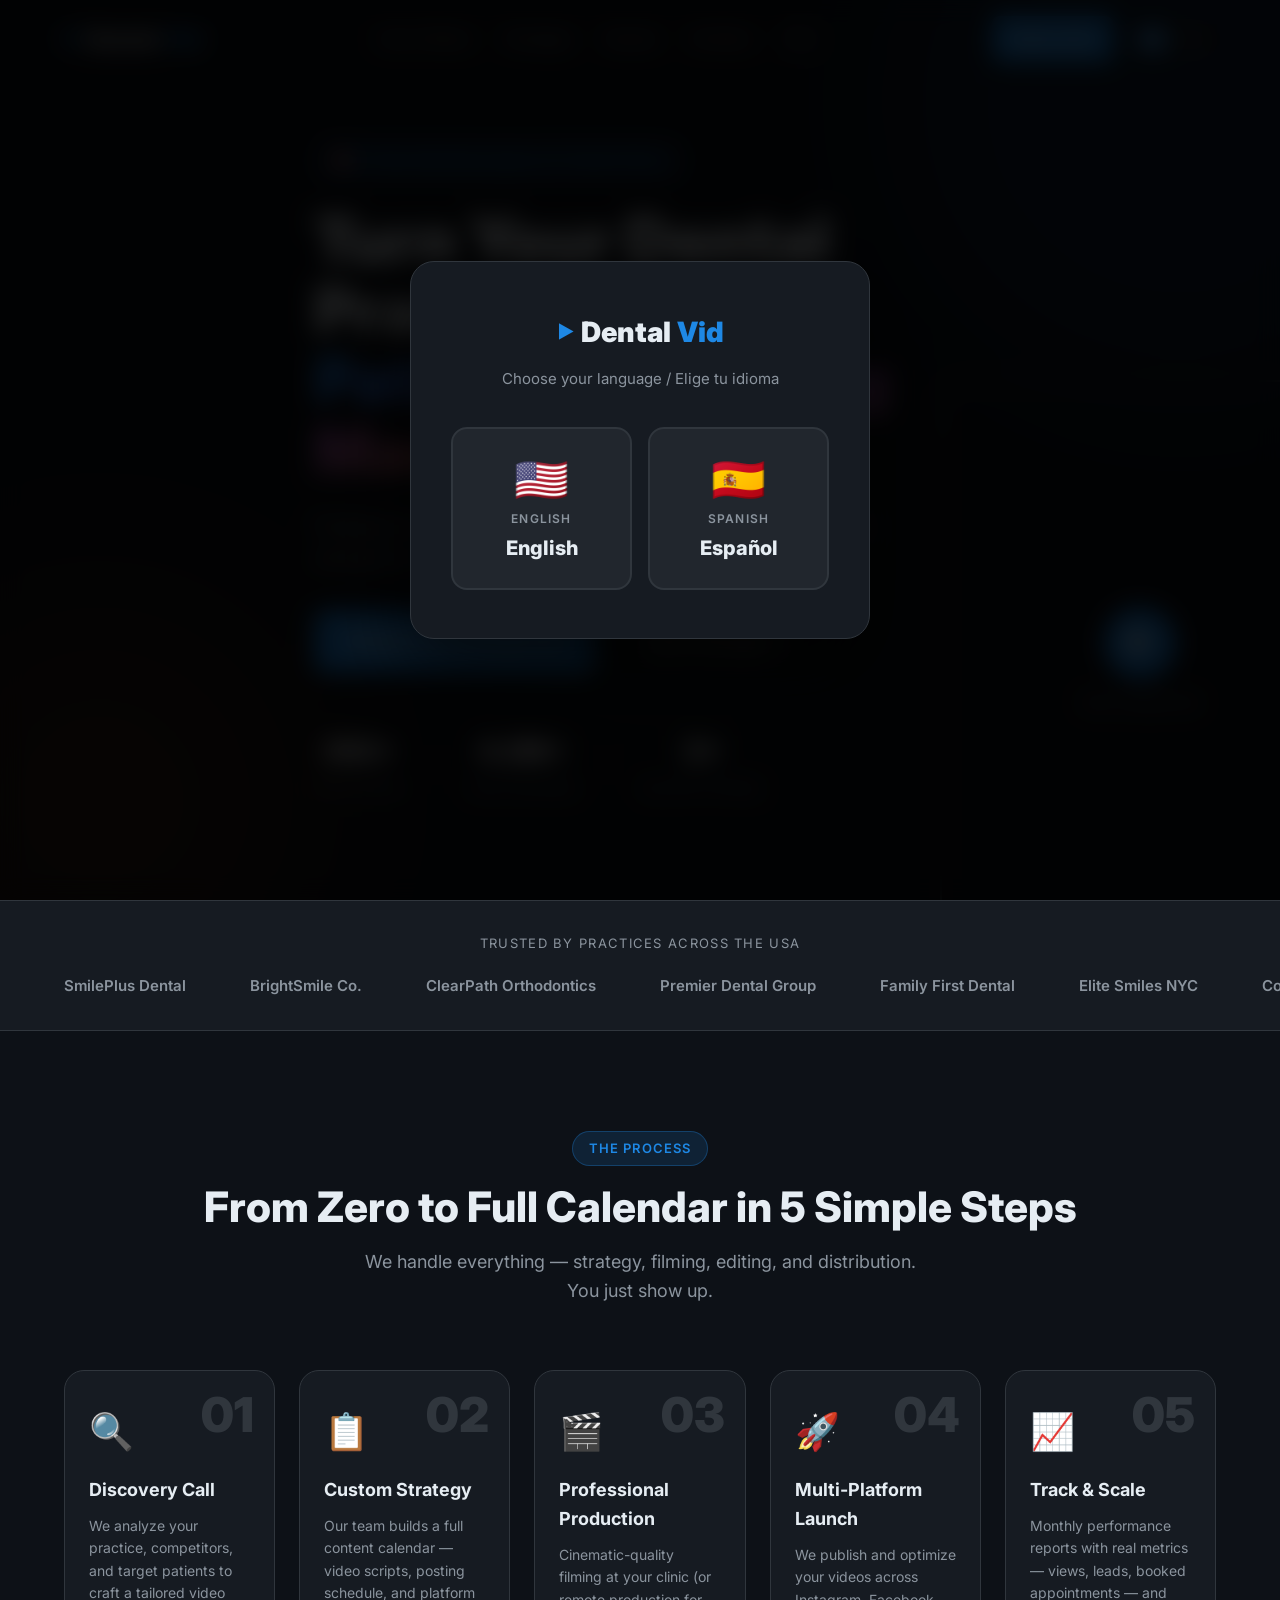
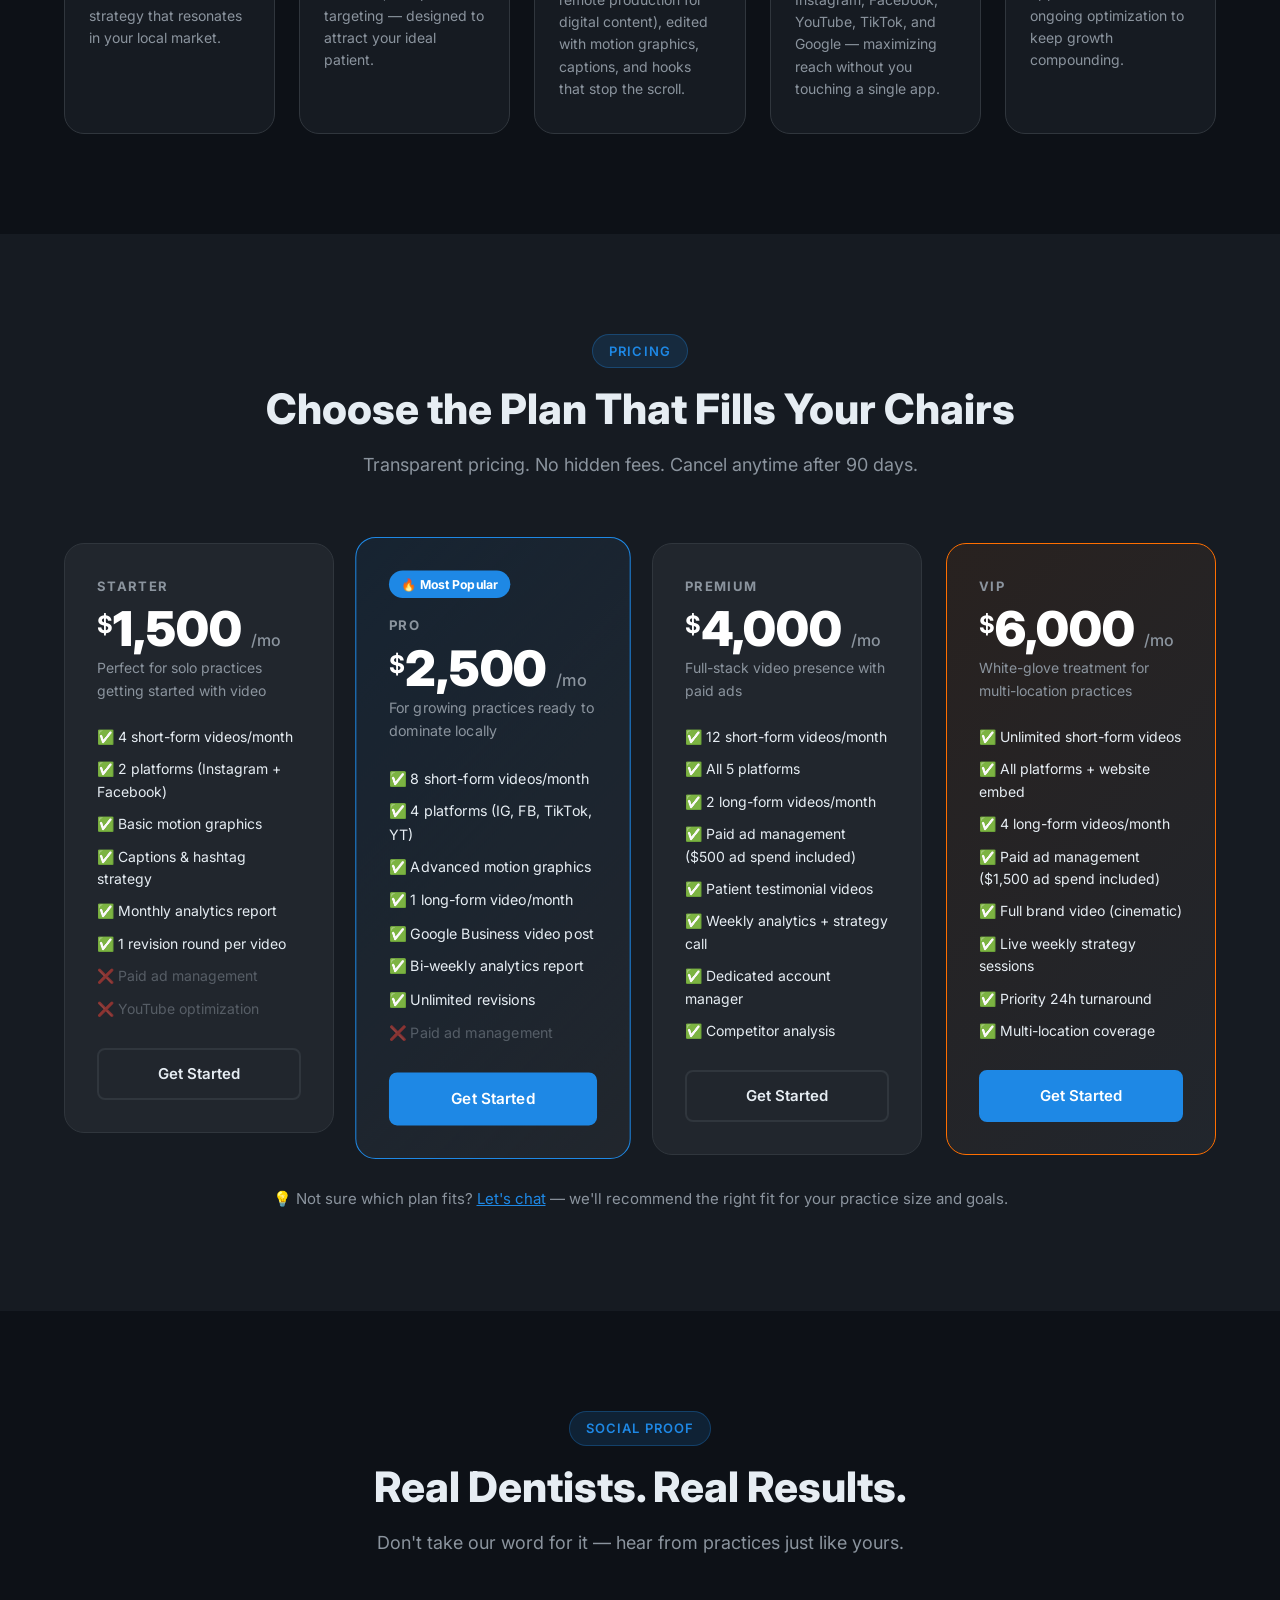
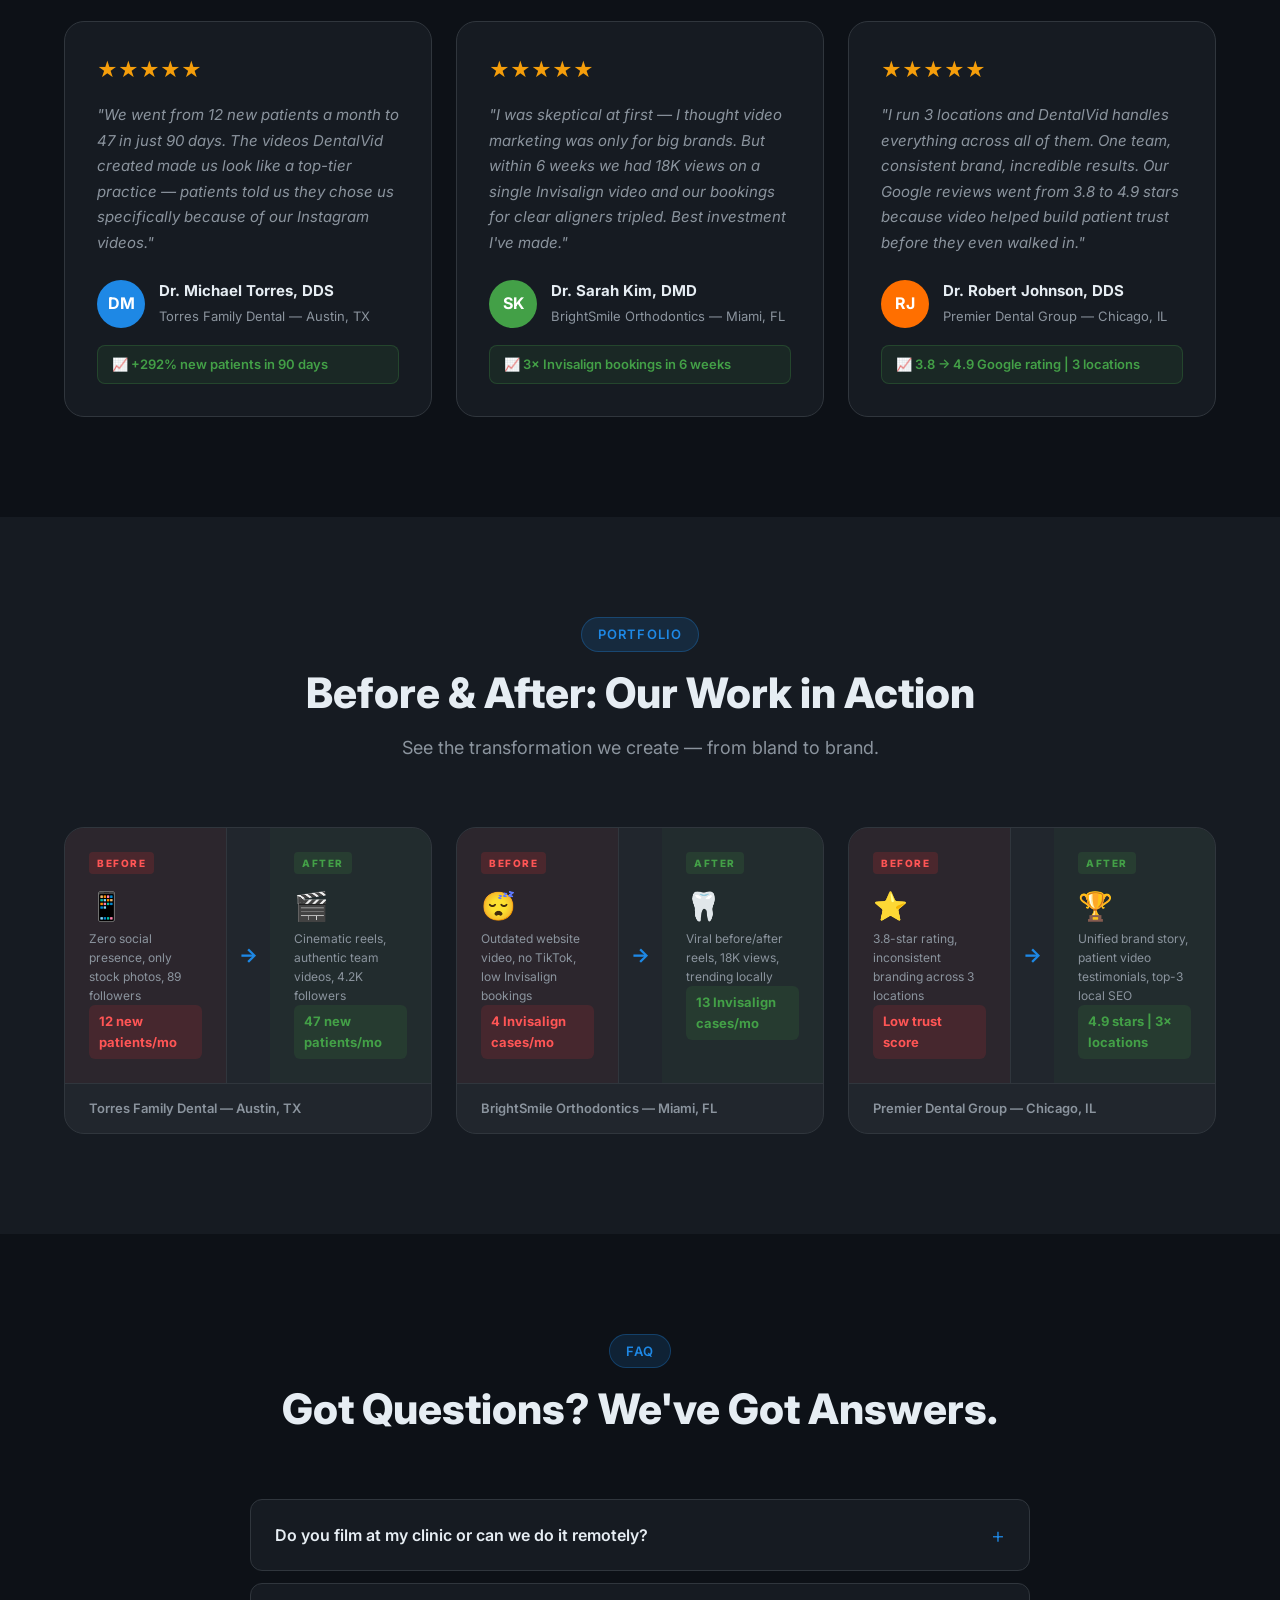
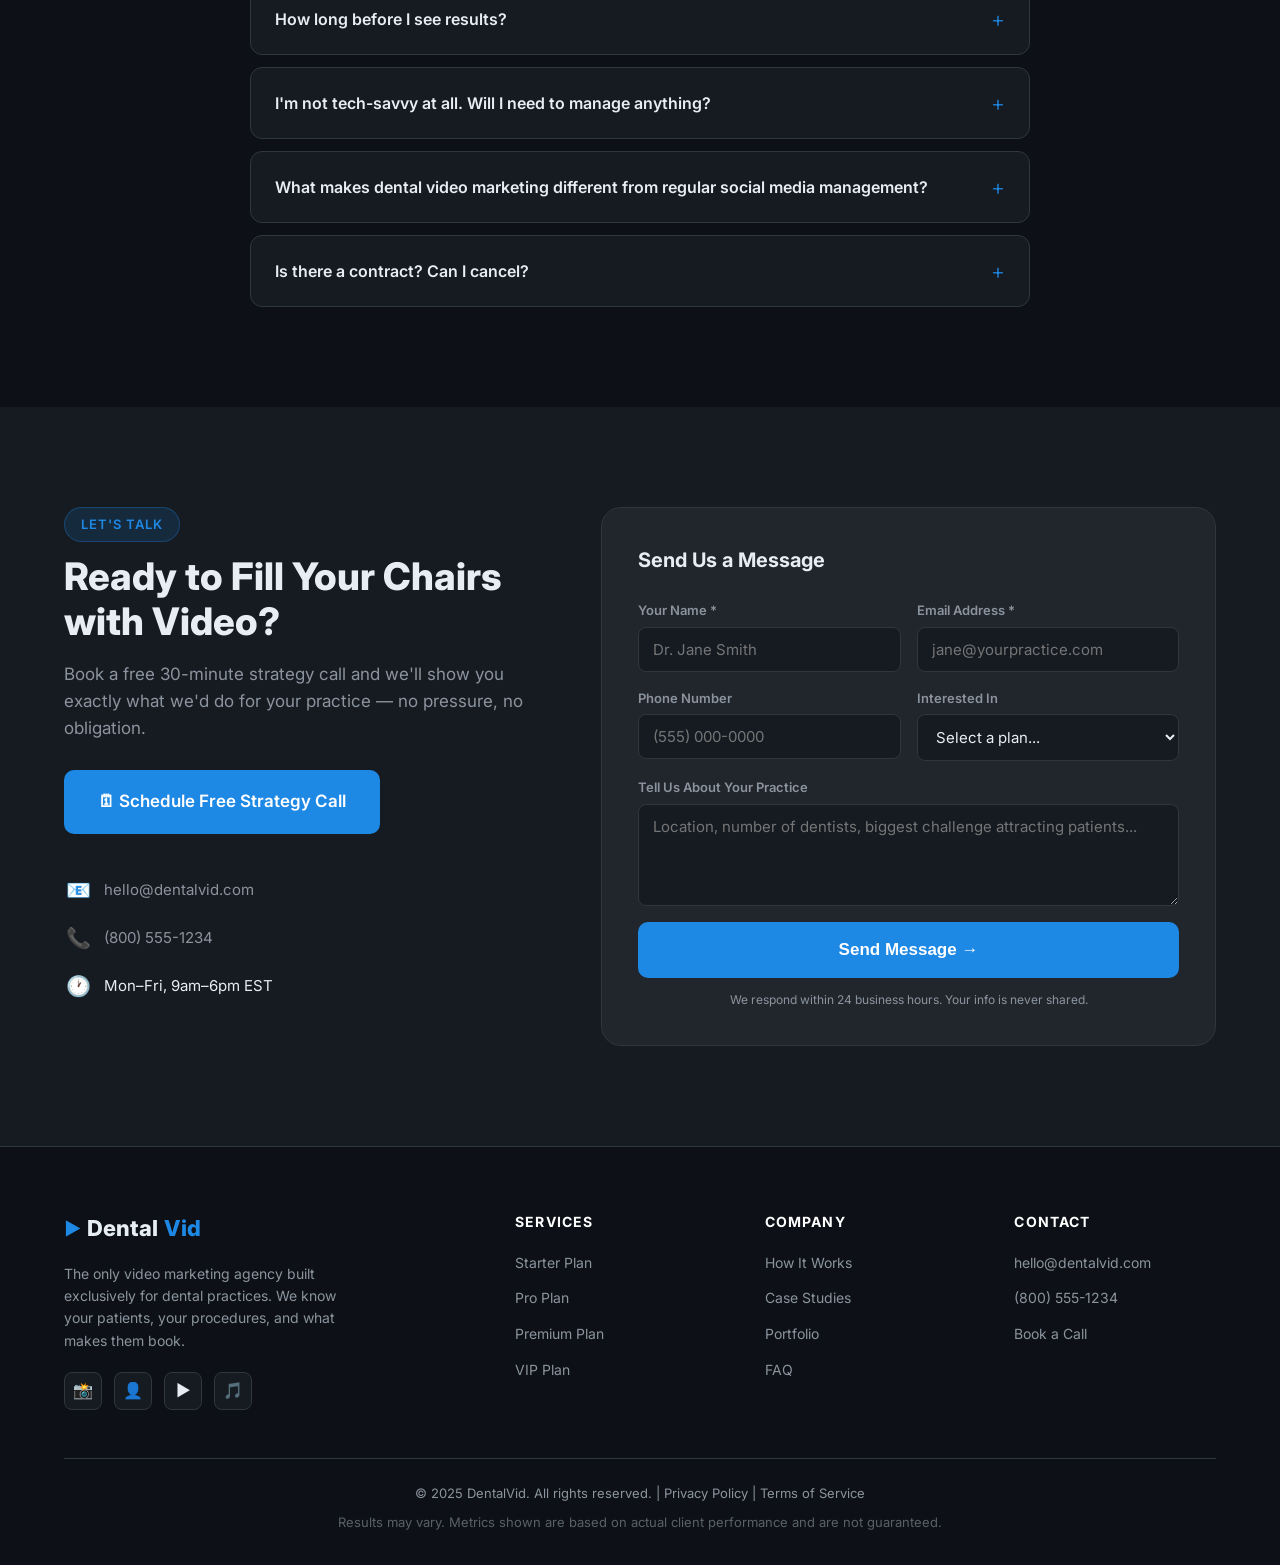
==== commit f8ea702d: "Add bilingual language selector (EN/ES) Modal on first visit to choose English or Spanish. Full i18n" ====
--- a/index.html
+++ b/index.html
@@ -12,6 +12,29 @@
 </head>
 <body>
 
+  <!-- ===== LANGUAGE MODAL ===== -->
+  <div id="langModal" class="lang-modal" role="dialog" aria-modal="true" aria-label="Select language">
+    <div class="lang-modal-card">
+      <div class="lang-modal-logo">
+        <span class="logo-icon">▶</span>
+        Dental<span class="logo-accent">Vid</span>
+      </div>
+      <p class="lang-modal-subtitle">Choose your language / Elige tu idioma</p>
+      <div class="lang-options">
+        <button class="lang-option" data-lang="en" aria-label="English">
+          <span class="lang-flag">🇺🇸</span>
+          <span class="lang-name">English</span>
+          <span class="lang-native">English</span>
+        </button>
+        <button class="lang-option" data-lang="es" aria-label="Español">
+          <span class="lang-flag">🇪🇸</span>
+          <span class="lang-name">Spanish</span>
+          <span class="lang-native">Español</span>
+        </button>
+      </div>
+    </div>
+  </div>
+
   <!-- ===== NAVBAR ===== -->
   <nav id="navbar">
     <div class="nav-container">
@@ -20,13 +43,20 @@
         Dental<span class="logo-accent">Vid</span>
       </a>
       <ul class="nav-links" id="navLinks">
-        <li><a href="#how-it-works">How It Works</a></li>
-        <li><a href="#packages">Packages</a></li>
-        <li><a href="#testimonials">Results</a></li>
-        <li><a href="#portfolio">Portfolio</a></li>
+        <li><a href="#how-it-works" data-i18n="nav.hiw">How It Works</a></li>
+        <li><a href="#packages" data-i18n="nav.packages">Packages</a></li>
+        <li><a href="#testimonials" data-i18n="nav.results">Results</a></li>
+        <li><a href="#portfolio" data-i18n="nav.portfolio">Portfolio</a></li>
         <li><a href="#faq">FAQ</a></li>
       </ul>
-      <a href="#contact" class="btn btn-nav">Book a Call</a>
+      <div class="nav-right">
+        <a href="#contact" class="btn btn-nav" data-i18n="nav.cta">Book a Call</a>
+        <div class="lang-toggle" id="langToggle" title="Change language">
+          <button class="lang-toggle-btn active" data-lang="en">EN</button>
+          <span class="lang-sep">|</span>
+          <button class="lang-toggle-btn" data-lang="es">ES</button>
+        </div>
+      </div>
       <button class="hamburger" id="hamburger" aria-label="Menu">
         <span></span><span></span><span></span>
       </button>
@@ -41,41 +71,41 @@
       <div class="shape shape-3"></div>
     </div>
     <div class="container hero-content">
-      <div class="badge animate-fade-up">🎯 #1 Video Marketing Agency for Dental Clinics</div>
-      <h1 class="animate-fade-up delay-1">
+      <div class="badge animate-fade-up" data-i18n="hero.badge">🎯 #1 Video Marketing Agency for Dental Clinics</div>
+      <h1 class="animate-fade-up delay-1" data-i18n="hero.h1">
         Turn Your Dental Practice Into a<br />
         <span class="gradient-text">Patient-Attracting Machine</span>
       </h1>
-      <p class="hero-sub animate-fade-up delay-2">
+      <p class="hero-sub animate-fade-up delay-2" data-i18n="hero.sub">
         Professional video marketing that builds trust, fills your chair, and grows your revenue — without you lifting a finger.
       </p>
       <div class="hero-ctas animate-fade-up delay-3">
-        <a href="https://calendly.com/dentalvid/strategy-call" target="_blank" class="btn btn-primary btn-lg pulse">
+        <a href="https://calendly.com/dentalvid/strategy-call" target="_blank" class="btn btn-primary btn-lg pulse" data-i18n="hero.cta1">
           🗓 Book Free Strategy Call
         </a>
-        <a href="#packages" class="btn btn-outline btn-lg">View Packages →</a>
+        <a href="#packages" class="btn btn-outline btn-lg" data-i18n="hero.cta2">View Packages →</a>
       </div>
       <div class="hero-stats animate-fade-up delay-4">
         <div class="stat">
           <strong>350+</strong>
-          <span>Clinics Served</span>
+          <span data-i18n="hero.stat1">Clinics Served</span>
         </div>
         <div class="stat-divider"></div>
         <div class="stat">
           <strong>4.2M+</strong>
-          <span>Views Generated</span>
+          <span data-i18n="hero.stat2">Views Generated</span>
         </div>
         <div class="stat-divider"></div>
         <div class="stat">
           <strong>3×</strong>
-          <span>Avg. ROI in 90 days</span>
+          <span data-i18n="hero.stat3">Avg. ROI in 90 days</span>
         </div>
       </div>
     </div>
     <div class="hero-video-preview animate-fade-up delay-3">
       <div class="video-mockup">
         <div class="video-play-btn">▶</div>
-        <div class="video-overlay-text">See a sample reel</div>
+        <div class="video-overlay-text" data-i18n="hero.videoLabel">See a sample reel</div>
       </div>
     </div>
   </section>
@@ -83,7 +113,7 @@
   <!-- ===== LOGOS BAND ===== -->
   <section id="logos-band">
     <div class="container">
-      <p class="logos-label">Trusted by practices across the USA</p>
+      <p class="logos-label" data-i18n="logos.label">Trusted by practices across the USA</p>
       <div class="logos-track">
         <span>SmilePlus Dental</span>
         <span>BrightSmile Co.</span>
@@ -103,40 +133,40 @@
   <section id="how-it-works">
     <div class="container">
       <div class="section-header">
-        <span class="section-tag">The Process</span>
-        <h2>From Zero to Full Calendar in 5 Simple Steps</h2>
-        <p>We handle everything — strategy, filming, editing, and distribution. You just show up.</p>
+        <span class="section-tag" data-i18n="hiw.tag">The Process</span>
+        <h2 data-i18n="hiw.h2">From Zero to Full Calendar in 5 Simple Steps</h2>
+        <p data-i18n="hiw.sub">We handle everything — strategy, filming, editing, and distribution. You just show up.</p>
       </div>
       <div class="steps-grid">
         <div class="step-card animate-on-scroll">
           <div class="step-number">01</div>
           <div class="step-icon">🔍</div>
-          <h3>Discovery Call</h3>
-          <p>We analyze your practice, competitors, and target patients to craft a tailored video strategy that resonates in your local market.</p>
+          <h3 data-i18n="hiw.s1.title">Discovery Call</h3>
+          <p data-i18n="hiw.s1.body">We analyze your practice, competitors, and target patients to craft a tailored video strategy that resonates in your local market.</p>
         </div>
         <div class="step-card animate-on-scroll delay-1">
           <div class="step-number">02</div>
           <div class="step-icon">📋</div>
-          <h3>Custom Strategy</h3>
-          <p>Our team builds a full content calendar — video scripts, posting schedule, and platform targeting — designed to attract your ideal patient.</p>
+          <h3 data-i18n="hiw.s2.title">Custom Strategy</h3>
+          <p data-i18n="hiw.s2.body">Our team builds a full content calendar — video scripts, posting schedule, and platform targeting — designed to attract your ideal patient.</p>
         </div>
         <div class="step-card animate-on-scroll delay-2">
           <div class="step-number">03</div>
           <div class="step-icon">🎬</div>
-          <h3>Professional Production</h3>
-          <p>Cinematic-quality filming at your clinic (or remote production for digital content), edited with motion graphics, captions, and hooks that stop the scroll.</p>
+          <h3 data-i18n="hiw.s3.title">Professional Production</h3>
+          <p data-i18n="hiw.s3.body">Cinematic-quality filming at your clinic (or remote production for digital content), edited with motion graphics, captions, and hooks that stop the scroll.</p>
         </div>
         <div class="step-card animate-on-scroll delay-3">
           <div class="step-number">04</div>
           <div class="step-icon">🚀</div>
-          <h3>Multi-Platform Launch</h3>
-          <p>We publish and optimize your videos across Instagram, Facebook, YouTube, TikTok, and Google — maximizing reach without you touching a single app.</p>
+          <h3 data-i18n="hiw.s4.title">Multi-Platform Launch</h3>
+          <p data-i18n="hiw.s4.body">We publish and optimize your videos across Instagram, Facebook, YouTube, TikTok, and Google — maximizing reach without you touching a single app.</p>
         </div>
         <div class="step-card animate-on-scroll delay-4">
           <div class="step-number">05</div>
           <div class="step-icon">📈</div>
-          <h3>Track & Scale</h3>
-          <p>Monthly performance reports with real metrics — views, leads, booked appointments — and ongoing optimization to keep growth compounding.</p>
+          <h3 data-i18n="hiw.s5.title">Track &amp; Scale</h3>
+          <p data-i18n="hiw.s5.body">Monthly performance reports with real metrics — views, leads, booked appointments — and ongoing optimization to keep growth compounding.</p>
         </div>
       </div>
     </div>
@@ -146,99 +176,99 @@
   <section id="packages">
     <div class="container">
       <div class="section-header">
-        <span class="section-tag">Pricing</span>
-        <h2>Choose the Plan That Fills Your Chairs</h2>
-        <p>Transparent pricing. No hidden fees. Cancel anytime after 90 days.</p>
+        <span class="section-tag" data-i18n="pkg.tag">Pricing</span>
+        <h2 data-i18n="pkg.h2">Choose the Plan That Fills Your Chairs</h2>
+        <p data-i18n="pkg.sub">Transparent pricing. No hidden fees. Cancel anytime after 90 days.</p>
       </div>
       <div class="packages-grid">
 
         <!-- Starter -->
         <div class="package-card animate-on-scroll">
-          <div class="package-tier">Starter</div>
+          <div class="package-tier" data-i18n="pkg.starter.tier">Starter</div>
           <div class="package-price">
             <span class="price-currency">$</span>1,500
             <span class="price-period">/mo</span>
           </div>
-          <p class="package-tagline">Perfect for solo practices getting started with video</p>
+          <p class="package-tagline" data-i18n="pkg.starter.tagline">Perfect for solo practices getting started with video</p>
           <ul class="package-features">
-            <li>✅ 4 short-form videos/month</li>
-            <li>✅ 2 platforms (Instagram + Facebook)</li>
-            <li>✅ Basic motion graphics</li>
-            <li>✅ Captions & hashtag strategy</li>
-            <li>✅ Monthly analytics report</li>
-            <li>✅ 1 revision round per video</li>
-            <li class="disabled">❌ Paid ad management</li>
-            <li class="disabled">❌ YouTube optimization</li>
+            <li data-i18n="pkg.starter.f1">✅ 4 short-form videos/month</li>
+            <li data-i18n="pkg.starter.f2">✅ 2 platforms (Instagram + Facebook)</li>
+            <li data-i18n="pkg.starter.f3">✅ Basic motion graphics</li>
+            <li data-i18n="pkg.starter.f4">✅ Captions &amp; hashtag strategy</li>
+            <li data-i18n="pkg.starter.f5">✅ Monthly analytics report</li>
+            <li data-i18n="pkg.starter.f6">✅ 1 revision round per video</li>
+            <li class="disabled" data-i18n="pkg.starter.f7">❌ Paid ad management</li>
+            <li class="disabled" data-i18n="pkg.starter.f8">❌ YouTube optimization</li>
           </ul>
-          <a href="https://calendly.com/dentalvid/strategy-call" target="_blank" class="btn btn-outline w-full">Get Started</a>
+          <a href="https://calendly.com/dentalvid/strategy-call" target="_blank" class="btn btn-outline w-full" data-i18n="pkg.getStarted">Get Started</a>
         </div>
 
         <!-- Pro -->
         <div class="package-card popular animate-on-scroll delay-1">
-          <div class="popular-badge">🔥 Most Popular</div>
-          <div class="package-tier">Pro</div>
+          <div class="popular-badge" data-i18n="pkg.popularBadge">🔥 Most Popular</div>
+          <div class="package-tier" data-i18n="pkg.pro.tier">Pro</div>
           <div class="package-price">
             <span class="price-currency">$</span>2,500
             <span class="price-period">/mo</span>
           </div>
-          <p class="package-tagline">For growing practices ready to dominate locally</p>
+          <p class="package-tagline" data-i18n="pkg.pro.tagline">For growing practices ready to dominate locally</p>
           <ul class="package-features">
-            <li>✅ 8 short-form videos/month</li>
-            <li>✅ 4 platforms (IG, FB, TikTok, YT)</li>
-            <li>✅ Advanced motion graphics</li>
-            <li>✅ 1 long-form video/month</li>
-            <li>✅ Google Business video post</li>
-            <li>✅ Bi-weekly analytics report</li>
-            <li>✅ Unlimited revisions</li>
-            <li class="disabled">❌ Paid ad management</li>
+            <li data-i18n="pkg.pro.f1">✅ 8 short-form videos/month</li>
+            <li data-i18n="pkg.pro.f2">✅ 4 platforms (IG, FB, TikTok, YT)</li>
+            <li data-i18n="pkg.pro.f3">✅ Advanced motion graphics</li>
+            <li data-i18n="pkg.pro.f4">✅ 1 long-form video/month</li>
+            <li data-i18n="pkg.pro.f5">✅ Google Business video post</li>
+            <li data-i18n="pkg.pro.f6">✅ Bi-weekly analytics report</li>
+            <li data-i18n="pkg.pro.f7">✅ Unlimited revisions</li>
+            <li class="disabled" data-i18n="pkg.pro.f8">❌ Paid ad management</li>
           </ul>
-          <a href="https://calendly.com/dentalvid/strategy-call" target="_blank" class="btn btn-primary w-full">Get Started</a>
+          <a href="https://calendly.com/dentalvid/strategy-call" target="_blank" class="btn btn-primary w-full" data-i18n="pkg.getStarted">Get Started</a>
         </div>
 
         <!-- Premium -->
         <div class="package-card animate-on-scroll delay-2">
-          <div class="package-tier">Premium</div>
+          <div class="package-tier" data-i18n="pkg.premium.tier">Premium</div>
           <div class="package-price">
             <span class="price-currency">$</span>4,000
             <span class="price-period">/mo</span>
           </div>
-          <p class="package-tagline">Full-stack video presence with paid ads</p>
+          <p class="package-tagline" data-i18n="pkg.premium.tagline">Full-stack video presence with paid ads</p>
           <ul class="package-features">
-            <li>✅ 12 short-form videos/month</li>
-            <li>✅ All 5 platforms</li>
-            <li>✅ 2 long-form videos/month</li>
-            <li>✅ Paid ad management ($500 ad spend included)</li>
-            <li>✅ Patient testimonial videos</li>
-            <li>✅ Weekly analytics + strategy call</li>
-            <li>✅ Dedicated account manager</li>
-            <li>✅ Competitor analysis</li>
+            <li data-i18n="pkg.premium.f1">✅ 12 short-form videos/month</li>
+            <li data-i18n="pkg.premium.f2">✅ All 5 platforms</li>
+            <li data-i18n="pkg.premium.f3">✅ 2 long-form videos/month</li>
+            <li data-i18n="pkg.premium.f4">✅ Paid ad management ($500 ad spend included)</li>
+            <li data-i18n="pkg.premium.f5">✅ Patient testimonial videos</li>
+            <li data-i18n="pkg.premium.f6">✅ Weekly analytics + strategy call</li>
+            <li data-i18n="pkg.premium.f7">✅ Dedicated account manager</li>
+            <li data-i18n="pkg.premium.f8">✅ Competitor analysis</li>
           </ul>
-          <a href="https://calendly.com/dentalvid/strategy-call" target="_blank" class="btn btn-outline w-full">Get Started</a>
+          <a href="https://calendly.com/dentalvid/strategy-call" target="_blank" class="btn btn-outline w-full" data-i18n="pkg.getStarted">Get Started</a>
         </div>
 
         <!-- VIP -->
         <div class="package-card vip animate-on-scroll delay-3">
-          <div class="package-tier">VIP</div>
+          <div class="package-tier" data-i18n="pkg.vip.tier">VIP</div>
           <div class="package-price">
             <span class="price-currency">$</span>6,000
             <span class="price-period">/mo</span>
           </div>
-          <p class="package-tagline">White-glove treatment for multi-location practices</p>
+          <p class="package-tagline" data-i18n="pkg.vip.tagline">White-glove treatment for multi-location practices</p>
           <ul class="package-features">
-            <li>✅ Unlimited short-form videos</li>
-            <li>✅ All platforms + website embed</li>
-            <li>✅ 4 long-form videos/month</li>
-            <li>✅ Paid ad management ($1,500 ad spend included)</li>
-            <li>✅ Full brand video (cinematic)</li>
-            <li>✅ Live weekly strategy sessions</li>
-            <li>✅ Priority 24h turnaround</li>
-            <li>✅ Multi-location coverage</li>
+            <li data-i18n="pkg.vip.f1">✅ Unlimited short-form videos</li>
+            <li data-i18n="pkg.vip.f2">✅ All platforms + website embed</li>
+            <li data-i18n="pkg.vip.f3">✅ 4 long-form videos/month</li>
+            <li data-i18n="pkg.vip.f4">✅ Paid ad management ($1,500 ad spend included)</li>
+            <li data-i18n="pkg.vip.f5">✅ Full brand video (cinematic)</li>
+            <li data-i18n="pkg.vip.f6">✅ Live weekly strategy sessions</li>
+            <li data-i18n="pkg.vip.f7">✅ Priority 24h turnaround</li>
+            <li data-i18n="pkg.vip.f8">✅ Multi-location coverage</li>
           </ul>
-          <a href="https://calendly.com/dentalvid/strategy-call" target="_blank" class="btn btn-primary w-full">Get Started</a>
-        </div>
-
-      </div>
-      <p class="packages-note">
+          <a href="https://calendly.com/dentalvid/strategy-call" target="_blank" class="btn btn-primary w-full" data-i18n="pkg.getStarted">Get Started</a>
+        </div>
+
+      </div>
+      <p class="packages-note" data-i18n="pkg.note">
         💡 Not sure which plan fits? <a href="#contact">Let's chat</a> — we'll recommend the right fit for your practice size and goals.
       </p>
     </div>
@@ -248,15 +278,15 @@
   <section id="testimonials">
     <div class="container">
       <div class="section-header">
-        <span class="section-tag">Social Proof</span>
-        <h2>Real Dentists. Real Results.</h2>
-        <p>Don't take our word for it — hear from practices just like yours.</p>
+        <span class="section-tag" data-i18n="testi.tag">Social Proof</span>
+        <h2 data-i18n="testi.h2">Real Dentists. Real Results.</h2>
+        <p data-i18n="testi.sub">Don't take our word for it — hear from practices just like yours.</p>
       </div>
       <div class="testimonials-grid">
 
         <div class="testimonial-card animate-on-scroll">
           <div class="stars">★★★★★</div>
-          <blockquote>
+          <blockquote data-i18n="testi.t1.quote">
             "We went from 12 new patients a month to 47 in just 90 days. The videos DentalVid created made us look like a top-tier practice — patients told us they chose us specifically because of our Instagram videos."
           </blockquote>
           <div class="testimonial-author">
@@ -266,12 +296,12 @@
               <span>Torres Family Dental — Austin, TX</span>
             </div>
           </div>
-          <div class="testimonial-result">📈 +292% new patients in 90 days</div>
+          <div class="testimonial-result" data-i18n="testi.t1.result">📈 +292% new patients in 90 days</div>
         </div>
 
         <div class="testimonial-card animate-on-scroll delay-1">
           <div class="stars">★★★★★</div>
-          <blockquote>
+          <blockquote data-i18n="testi.t2.quote">
             "I was skeptical at first — I thought video marketing was only for big brands. But within 6 weeks we had 18K views on a single Invisalign video and our bookings for clear aligners tripled. Best investment I've made."
           </blockquote>
           <div class="testimonial-author">
@@ -281,12 +311,12 @@
               <span>BrightSmile Orthodontics — Miami, FL</span>
             </div>
           </div>
-          <div class="testimonial-result">📈 3× Invisalign bookings in 6 weeks</div>
+          <div class="testimonial-result" data-i18n="testi.t2.result">📈 3× Invisalign bookings in 6 weeks</div>
         </div>
 
         <div class="testimonial-card animate-on-scroll delay-2">
           <div class="stars">★★★★★</div>
-          <blockquote>
+          <blockquote data-i18n="testi.t3.quote">
             "I run 3 locations and DentalVid handles everything across all of them. One team, consistent brand, incredible results. Our Google reviews went from 3.8 to 4.9 stars because video helped build patient trust before they even walked in."
           </blockquote>
           <div class="testimonial-author">
@@ -296,7 +326,7 @@
               <span>Premier Dental Group — Chicago, IL</span>
             </div>
           </div>
-          <div class="testimonial-result">📈 3.8 → 4.9 Google rating | 3 locations</div>
+          <div class="testimonial-result" data-i18n="testi.t3.result">📈 3.8 → 4.9 Google rating | 3 locations</div>
         </div>
 
       </div>
@@ -307,28 +337,28 @@
   <section id="portfolio">
     <div class="container">
       <div class="section-header">
-        <span class="section-tag">Portfolio</span>
-        <h2>Before & After: Our Work in Action</h2>
-        <p>See the transformation we create — from bland to brand.</p>
+        <span class="section-tag" data-i18n="port.tag">Portfolio</span>
+        <h2 data-i18n="port.h2">Before &amp; After: Our Work in Action</h2>
+        <p data-i18n="port.sub">See the transformation we create — from bland to brand.</p>
       </div>
       <div class="portfolio-grid">
 
         <div class="portfolio-item animate-on-scroll">
           <div class="portfolio-before-after">
             <div class="ba-side before">
-              <span class="ba-label">BEFORE</span>
+              <span class="ba-label" data-i18n="port.before">BEFORE</span>
               <div class="ba-content">
                 <div class="ba-icon">📱</div>
-                <p>Zero social presence, only stock photos, 89 followers</p>
+                <p data-i18n="port.p1.before">Zero social presence, only stock photos, 89 followers</p>
                 <div class="ba-metric bad">12 new patients/mo</div>
               </div>
             </div>
             <div class="ba-arrow">→</div>
             <div class="ba-side after">
-              <span class="ba-label">AFTER</span>
+              <span class="ba-label" data-i18n="port.after">AFTER</span>
               <div class="ba-content">
                 <div class="ba-icon">🎬</div>
-                <p>Cinematic reels, authentic team videos, 4.2K followers</p>
+                <p data-i18n="port.p1.after">Cinematic reels, authentic team videos, 4.2K followers</p>
                 <div class="ba-metric good">47 new patients/mo</div>
               </div>
             </div>
@@ -339,19 +369,19 @@
         <div class="portfolio-item animate-on-scroll delay-1">
           <div class="portfolio-before-after">
             <div class="ba-side before">
-              <span class="ba-label">BEFORE</span>
+              <span class="ba-label" data-i18n="port.before">BEFORE</span>
               <div class="ba-content">
                 <div class="ba-icon">😴</div>
-                <p>Outdated website video, no TikTok, low Invisalign bookings</p>
+                <p data-i18n="port.p2.before">Outdated website video, no TikTok, low Invisalign bookings</p>
                 <div class="ba-metric bad">4 Invisalign cases/mo</div>
               </div>
             </div>
             <div class="ba-arrow">→</div>
             <div class="ba-side after">
-              <span class="ba-label">AFTER</span>
+              <span class="ba-label" data-i18n="port.after">AFTER</span>
               <div class="ba-content">
                 <div class="ba-icon">🦷</div>
-                <p>Viral before/after reels, 18K views, trending locally</p>
+                <p data-i18n="port.p2.after">Viral before/after reels, 18K views, trending locally</p>
                 <div class="ba-metric good">13 Invisalign cases/mo</div>
               </div>
             </div>
@@ -362,19 +392,19 @@
         <div class="portfolio-item animate-on-scroll delay-2">
           <div class="portfolio-before-after">
             <div class="ba-side before">
-              <span class="ba-label">BEFORE</span>
+              <span class="ba-label" data-i18n="port.before">BEFORE</span>
               <div class="ba-content">
                 <div class="ba-icon">⭐</div>
-                <p>3.8-star rating, inconsistent branding across 3 locations</p>
-                <div class="ba-metric bad">Low trust score</div>
+                <p data-i18n="port.p3.before">3.8-star rating, inconsistent branding across 3 locations</p>
+                <div class="ba-metric bad" data-i18n="port.p3.badMetric">Low trust score</div>
               </div>
             </div>
             <div class="ba-arrow">→</div>
             <div class="ba-side after">
-              <span class="ba-label">AFTER</span>
+              <span class="ba-label" data-i18n="port.after">AFTER</span>
               <div class="ba-content">
                 <div class="ba-icon">🏆</div>
-                <p>Unified brand story, patient video testimonials, top-3 local SEO</p>
+                <p data-i18n="port.p3.after">Unified brand story, patient video testimonials, top-3 local SEO</p>
                 <div class="ba-metric good">4.9 stars | 3× locations</div>
               </div>
             </div>
@@ -391,57 +421,57 @@
     <div class="container">
       <div class="section-header">
         <span class="section-tag">FAQ</span>
-        <h2>Got Questions? We've Got Answers.</h2>
+        <h2 data-i18n="faq.h2">Got Questions? We've Got Answers.</h2>
       </div>
       <div class="faq-list">
 
         <div class="faq-item animate-on-scroll">
           <button class="faq-question" aria-expanded="false">
-            Do you film at my clinic or can we do it remotely?
+            <span data-i18n="faq.q1">Do you film at my clinic or can we do it remotely?</span>
             <span class="faq-icon">+</span>
           </button>
           <div class="faq-answer">
-            <p>Both! For local clients, we can send a professional videographer to your clinic. For remote clients, we create high-quality content using screen recordings, supplied footage, animation, and AI-enhanced production. We've worked with practices in all 50 states without ever needing to visit in person.</p>
+            <p data-i18n="faq.a1">Both! For local clients, we can send a professional videographer to your clinic. For remote clients, we create high-quality content using screen recordings, supplied footage, animation, and AI-enhanced production. We've worked with practices in all 50 states without ever needing to visit in person.</p>
           </div>
         </div>
 
         <div class="faq-item animate-on-scroll delay-1">
           <button class="faq-question" aria-expanded="false">
-            How long before I see results?
+            <span data-i18n="faq.q2">How long before I see results?</span>
             <span class="faq-icon">+</span>
           </button>
           <div class="faq-answer">
-            <p>Most clients start seeing increased profile visits and DMs within 2–3 weeks. Measurable new patient bookings from video typically appear in weeks 4–8. By month 3, the majority of our clients see a 2–4× return on their investment. Results vary by market and starting point.</p>
+            <p data-i18n="faq.a2">Most clients start seeing increased profile visits and DMs within 2–3 weeks. Measurable new patient bookings from video typically appear in weeks 4–8. By month 3, the majority of our clients see a 2–4× return on their investment. Results vary by market and starting point.</p>
           </div>
         </div>
 
         <div class="faq-item animate-on-scroll delay-2">
           <button class="faq-question" aria-expanded="false">
-            I'm not tech-savvy at all. Will I need to manage anything?
+            <span data-i18n="faq.q3">I'm not tech-savvy at all. Will I need to manage anything?</span>
             <span class="faq-icon">+</span>
           </button>
           <div class="faq-answer">
-            <p>Absolutely not. We handle 100% of the production, editing, scheduling, and posting. You simply review videos before they go live (or approve with auto-publishing enabled). Most of our clients spend less than 15 minutes per month on their video marketing once we're set up.</p>
+            <p data-i18n="faq.a3">Absolutely not. We handle 100% of the production, editing, scheduling, and posting. You simply review videos before they go live (or approve with auto-publishing enabled). Most of our clients spend less than 15 minutes per month on their video marketing once we're set up.</p>
           </div>
         </div>
 
         <div class="faq-item animate-on-scroll delay-3">
           <button class="faq-question" aria-expanded="false">
-            What makes dental video marketing different from regular social media management?
+            <span data-i18n="faq.q4">What makes dental video marketing different from regular social media management?</span>
             <span class="faq-icon">+</span>
           </button>
           <div class="faq-answer">
-            <p>Generic social media agencies post photos and write captions. We specialize exclusively in dental video — we know which procedures convert (implants, Invisalign, whitening), what patients are searching for, and how to build the trust that turns a viewer into a booked appointment. Our team has dental-specific scriptwriters, editors who understand HIPAA compliance, and strategists who know your market.</p>
+            <p data-i18n="faq.a4">Generic social media agencies post photos and write captions. We specialize exclusively in dental video — we know which procedures convert (implants, Invisalign, whitening), what patients are searching for, and how to build the trust that turns a viewer into a booked appointment. Our team has dental-specific scriptwriters, editors who understand HIPAA compliance, and strategists who know your market.</p>
           </div>
         </div>
 
         <div class="faq-item animate-on-scroll delay-4">
           <button class="faq-question" aria-expanded="false">
-            Is there a contract? Can I cancel?
+            <span data-i18n="faq.q5">Is there a contract? Can I cancel?</span>
             <span class="faq-icon">+</span>
           </button>
           <div class="faq-answer">
-            <p>We require a 90-day initial commitment so we can properly execute the strategy and show real results. After that, it's month-to-month with 30-day cancellation notice. We're confident you'll want to stay — but we never lock you in beyond that first quarter.</p>
+            <p data-i18n="faq.a5">We require a 90-day initial commitment so we can properly execute the strategy and show real results. After that, it's month-to-month with 30-day cancellation notice. We're confident you'll want to stay — but we never lock you in beyond that first quarter.</p>
           </div>
         </div>
 
@@ -454,10 +484,10 @@
     <div class="container">
       <div class="contact-wrapper">
         <div class="contact-info">
-          <span class="section-tag">Let's Talk</span>
-          <h2>Ready to Fill Your Chairs with Video?</h2>
-          <p>Book a free 30-minute strategy call and we'll show you exactly what we'd do for your practice — no pressure, no obligation.</p>
-          <a href="https://calendly.com/dentalvid/strategy-call" target="_blank" class="btn btn-primary btn-lg">
+          <span class="section-tag" data-i18n="contact.tag">Let's Talk</span>
+          <h2 data-i18n="contact.h2">Ready to Fill Your Chairs with Video?</h2>
+          <p data-i18n="contact.sub">Book a free 30-minute strategy call and we'll show you exactly what we'd do for your practice — no pressure, no obligation.</p>
+          <a href="https://calendly.com/dentalvid/strategy-call" target="_blank" class="btn btn-primary btn-lg" data-i18n="contact.calendlyCta">
             🗓 Schedule Free Strategy Call
           </a>
           <div class="contact-details">
@@ -471,54 +501,54 @@
             </div>
             <div class="contact-item">
               <span>🕐</span>
-              <span>Mon–Fri, 9am–6pm EST</span>
+              <span data-i18n="contact.hours">Mon–Fri, 9am–6pm EST</span>
             </div>
           </div>
         </div>
         <div class="contact-form-wrapper">
           <form class="contact-form" id="contactForm">
-            <h3>Send Us a Message</h3>
+            <h3 data-i18n="contact.formTitle">Send Us a Message</h3>
             <div class="form-row">
               <div class="form-group">
-                <label for="name">Your Name *</label>
-                <input type="text" id="name" name="name" placeholder="Dr. Jane Smith" required />
+                <label for="name" data-i18n="contact.labelName">Your Name *</label>
+                <input type="text" id="name" name="name" placeholder="Dr. Jane Smith" required data-i18n-ph="contact.phName" />
               </div>
               <div class="form-group">
-                <label for="email">Email Address *</label>
+                <label for="email" data-i18n="contact.labelEmail">Email Address *</label>
                 <input type="email" id="email" name="email" placeholder="jane@yourpractice.com" required />
               </div>
             </div>
             <div class="form-row">
               <div class="form-group">
-                <label for="phone">Phone Number</label>
+                <label for="phone" data-i18n="contact.labelPhone">Phone Number</label>
                 <input type="tel" id="phone" name="phone" placeholder="(555) 000-0000" />
               </div>
               <div class="form-group">
-                <label for="plan">Interested In</label>
+                <label for="plan" data-i18n="contact.labelPlan">Interested In</label>
                 <select id="plan" name="plan">
-                  <option value="">Select a plan...</option>
+                  <option value="" data-i18n="contact.planDefault">Select a plan...</option>
                   <option value="starter">Starter — $1,500/mo</option>
                   <option value="pro">Pro — $2,500/mo</option>
                   <option value="premium">Premium — $4,000/mo</option>
                   <option value="vip">VIP — $6,000/mo</option>
-                  <option value="unsure">Not sure yet</option>
+                  <option value="unsure" data-i18n="contact.planUnsure">Not sure yet</option>
                 </select>
               </div>
             </div>
             <div class="form-group">
-              <label for="message">Tell Us About Your Practice</label>
-              <textarea id="message" name="message" rows="4" placeholder="Location, number of dentists, biggest challenge attracting patients..."></textarea>
-            </div>
-            <button type="submit" class="btn btn-primary w-full btn-lg">
+              <label for="message" data-i18n="contact.labelMsg">Tell Us About Your Practice</label>
+              <textarea id="message" name="message" rows="4" placeholder="Location, number of dentists, biggest challenge attracting patients..." data-i18n-ph="contact.phMsg"></textarea>
+            </div>
+            <button type="submit" class="btn btn-primary w-full btn-lg" data-i18n="contact.submit">
               Send Message →
             </button>
-            <p class="form-note">We respond within 24 business hours. Your info is never shared.</p>
+            <p class="form-note" data-i18n="contact.formNote">We respond within 24 business hours. Your info is never shared.</p>
           </form>
           <div class="form-success" id="formSuccess" style="display:none">
             <div class="success-icon">✅</div>
-            <h3>Message Received!</h3>
-            <p>We'll be in touch within 24 hours. In the meantime, book your free strategy call below.</p>
-            <a href="https://calendly.com/dentalvid/strategy-call" target="_blank" class="btn btn-primary">Book Strategy Call</a>
+            <h3 data-i18n="contact.successTitle">Message Received!</h3>
+            <p data-i18n="contact.successSub">We'll be in touch within 24 hours. In the meantime, book your free strategy call below.</p>
+            <a href="https://calendly.com/dentalvid/strategy-call" target="_blank" class="btn btn-primary" data-i18n="contact.successCta">Book Strategy Call</a>
           </div>
         </div>
       </div>
@@ -534,7 +564,7 @@
             <span class="logo-icon">▶</span>
             Dental<span class="logo-accent">Vid</span>
           </a>
-          <p>The only video marketing agency built exclusively for dental practices. We know your patients, your procedures, and what makes them book.</p>
+          <p data-i18n="footer.brand">The only video marketing agency built exclusively for dental practices. We know your patients, your procedures, and what makes them book.</p>
           <div class="social-links">
             <a href="#" aria-label="Instagram">📸</a>
             <a href="#" aria-label="Facebook">👤</a>
@@ -543,35 +573,35 @@
           </div>
         </div>
         <div class="footer-links">
-          <h4>Services</h4>
+          <h4 data-i18n="footer.services">Services</h4>
           <ul>
-            <li><a href="#packages">Starter Plan</a></li>
-            <li><a href="#packages">Pro Plan</a></li>
-            <li><a href="#packages">Premium Plan</a></li>
-            <li><a href="#packages">VIP Plan</a></li>
+            <li><a href="#packages" data-i18n="footer.starter">Starter Plan</a></li>
+            <li><a href="#packages" data-i18n="footer.pro">Pro Plan</a></li>
+            <li><a href="#packages" data-i18n="footer.premium">Premium Plan</a></li>
+            <li><a href="#packages" data-i18n="footer.vip">VIP Plan</a></li>
           </ul>
         </div>
         <div class="footer-links">
-          <h4>Company</h4>
+          <h4 data-i18n="footer.company">Company</h4>
           <ul>
-            <li><a href="#how-it-works">How It Works</a></li>
-            <li><a href="#testimonials">Case Studies</a></li>
-            <li><a href="#portfolio">Portfolio</a></li>
+            <li><a href="#how-it-works" data-i18n="nav.hiw">How It Works</a></li>
+            <li><a href="#testimonials" data-i18n="footer.cases">Case Studies</a></li>
+            <li><a href="#portfolio" data-i18n="nav.portfolio">Portfolio</a></li>
             <li><a href="#faq">FAQ</a></li>
           </ul>
         </div>
         <div class="footer-links">
-          <h4>Contact</h4>
+          <h4 data-i18n="footer.contact">Contact</h4>
           <ul>
             <li><a href="mailto:hello@dentalvid.com">hello@dentalvid.com</a></li>
             <li><a href="tel:+18005551234">(800) 555-1234</a></li>
-            <li><a href="https://calendly.com/dentalvid/strategy-call" target="_blank">Book a Call</a></li>
+            <li><a href="https://calendly.com/dentalvid/strategy-call" target="_blank" data-i18n="nav.cta">Book a Call</a></li>
           </ul>
         </div>
       </div>
       <div class="footer-bottom">
-        <p>© 2025 DentalVid. All rights reserved. | <a href="#">Privacy Policy</a> | <a href="#">Terms of Service</a></p>
-        <p class="footer-disclaimer">Results may vary. Metrics shown are based on actual client performance and are not guaranteed.</p>
+        <p data-i18n="footer.copy">© 2025 DentalVid. All rights reserved. | <a href="#">Privacy Policy</a> | <a href="#">Terms of Service</a></p>
+        <p class="footer-disclaimer" data-i18n="footer.disclaimer">Results may vary. Metrics shown are based on actual client performance and are not guaranteed.</p>
       </div>
     </div>
   </footer>
--- a/styles.css
+++ b/styles.css
@@ -141,6 +141,117 @@
   background-clip: text;
 }
 
+/* ===== LANGUAGE MODAL ===== */
+.lang-modal {
+  position: fixed;
+  inset: 0;
+  z-index: 9999;
+  background: rgba(0, 0, 0, 0.85);
+  backdrop-filter: blur(12px);
+  display: flex;
+  align-items: center;
+  justify-content: center;
+  padding: 24px;
+  opacity: 1;
+  transition: opacity 0.4s ease;
+}
+.lang-modal.hiding {
+  opacity: 0;
+  pointer-events: none;
+}
+.lang-modal-card {
+  background: var(--dark-2);
+  border: 1px solid var(--border);
+  border-radius: 24px;
+  padding: 48px 40px;
+  max-width: 460px;
+  width: 100%;
+  text-align: center;
+  box-shadow: 0 32px 80px rgba(0,0,0,0.6);
+  animation: modalPop 0.45s cubic-bezier(0.34,1.56,0.64,1) forwards;
+}
+@keyframes modalPop {
+  from { opacity: 0; transform: scale(0.88) translateY(20px); }
+  to   { opacity: 1; transform: scale(1) translateY(0); }
+}
+.lang-modal-logo {
+  font-size: 28px;
+  font-weight: 900;
+  margin-bottom: 12px;
+  display: flex;
+  align-items: center;
+  justify-content: center;
+  gap: 6px;
+}
+.lang-modal-subtitle {
+  color: var(--text-muted);
+  font-size: 15px;
+  margin-bottom: 36px;
+}
+.lang-options {
+  display: flex;
+  gap: 16px;
+}
+.lang-option {
+  flex: 1;
+  display: flex;
+  flex-direction: column;
+  align-items: center;
+  gap: 10px;
+  padding: 28px 16px;
+  background: var(--dark-3);
+  border: 2px solid var(--border);
+  border-radius: 16px;
+  cursor: pointer;
+  transition: var(--transition);
+  font-family: inherit;
+  color: var(--text);
+}
+.lang-option:hover {
+  border-color: var(--blue);
+  background: rgba(30,136,229,0.08);
+  transform: translateY(-4px);
+  box-shadow: 0 8px 32px rgba(30,136,229,0.2);
+}
+.lang-flag { font-size: 44px; line-height: 1; }
+.lang-name { font-size: 12px; color: var(--text-muted); text-transform: uppercase; letter-spacing: 0.1em; font-weight: 600; }
+.lang-native { font-size: 20px; font-weight: 800; }
+
+/* ===== LANG TOGGLE (navbar) ===== */
+.nav-right {
+  display: flex;
+  align-items: center;
+  gap: 16px;
+}
+.lang-toggle {
+  display: flex;
+  align-items: center;
+  gap: 4px;
+  background: var(--dark-2);
+  border: 1px solid var(--border);
+  border-radius: 8px;
+  padding: 4px 8px;
+}
+.lang-toggle-btn {
+  background: none;
+  border: none;
+  cursor: pointer;
+  font-family: inherit;
+  font-size: 12px;
+  font-weight: 700;
+  color: var(--text-muted);
+  padding: 3px 6px;
+  border-radius: 5px;
+  transition: var(--transition);
+  letter-spacing: 0.05em;
+}
+.lang-toggle-btn.active {
+  background: var(--blue);
+  color: var(--white);
+}
+.lang-toggle-btn:hover:not(.active) { color: var(--text); }
+.lang-sep { color: var(--border); font-size: 11px; }
+
 /* ===== NAVBAR ===== */
 #navbar {
   position: fixed;
@@ -641,7 +752,7 @@
 }
 
 @media (max-width: 768px) {
-  .nav-links, .btn-nav { display: none; }
+  .nav-links, .nav-right { display: none; }
   .hamburger { display: flex; }
   #navbar.menu-open .nav-links {
     display: flex;
@@ -656,7 +767,8 @@
     padding: 24px;
     gap: 20px;
   }
-  #navbar.menu-open .btn-nav { display: flex; margin: 0 24px 16px; }
+  #navbar.menu-open .nav-right { display: flex; flex-direction: column; align-items: flex-start; gap: 12px; padding: 0 24px 16px; }
+  #navbar.menu-open .btn-nav { display: flex; }
   .hero-ctas { flex-direction: column; }
   .hero-stats { gap: 16px; }
   .stat strong { font-size: 22px; }
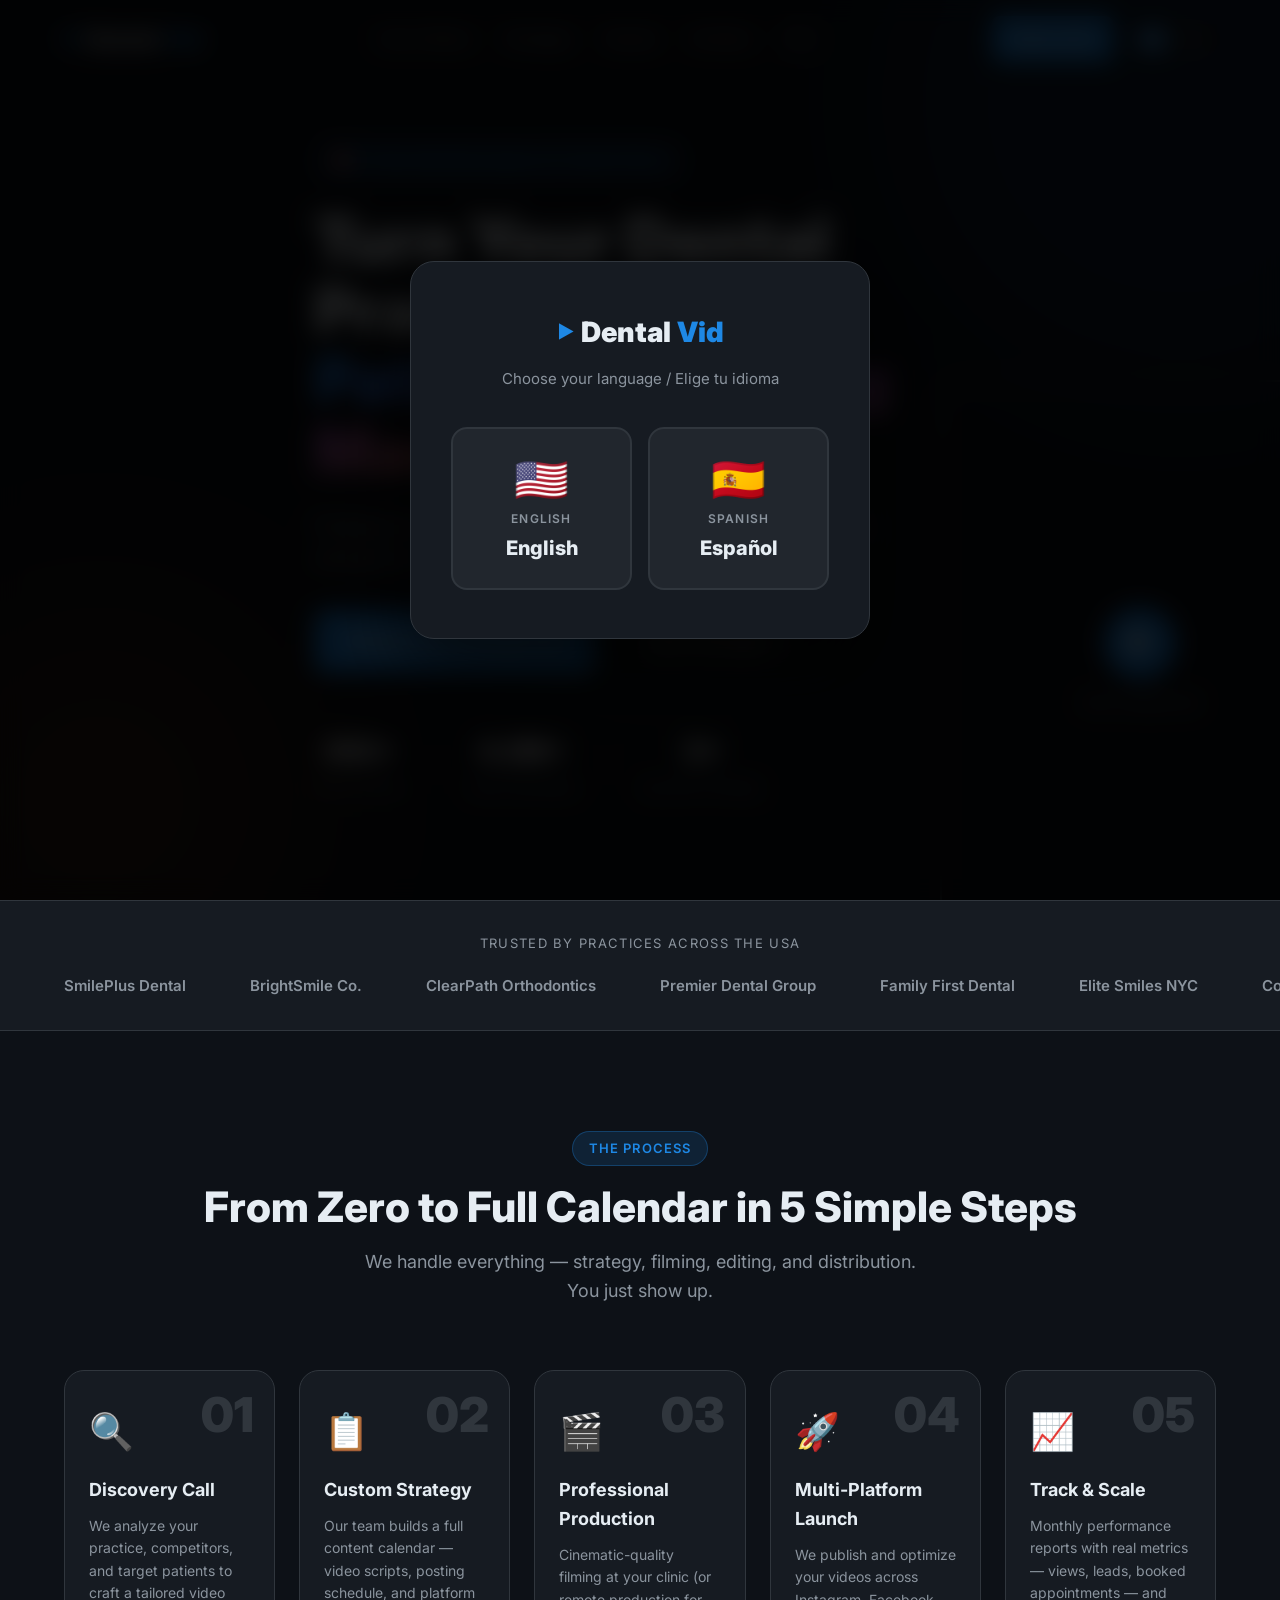
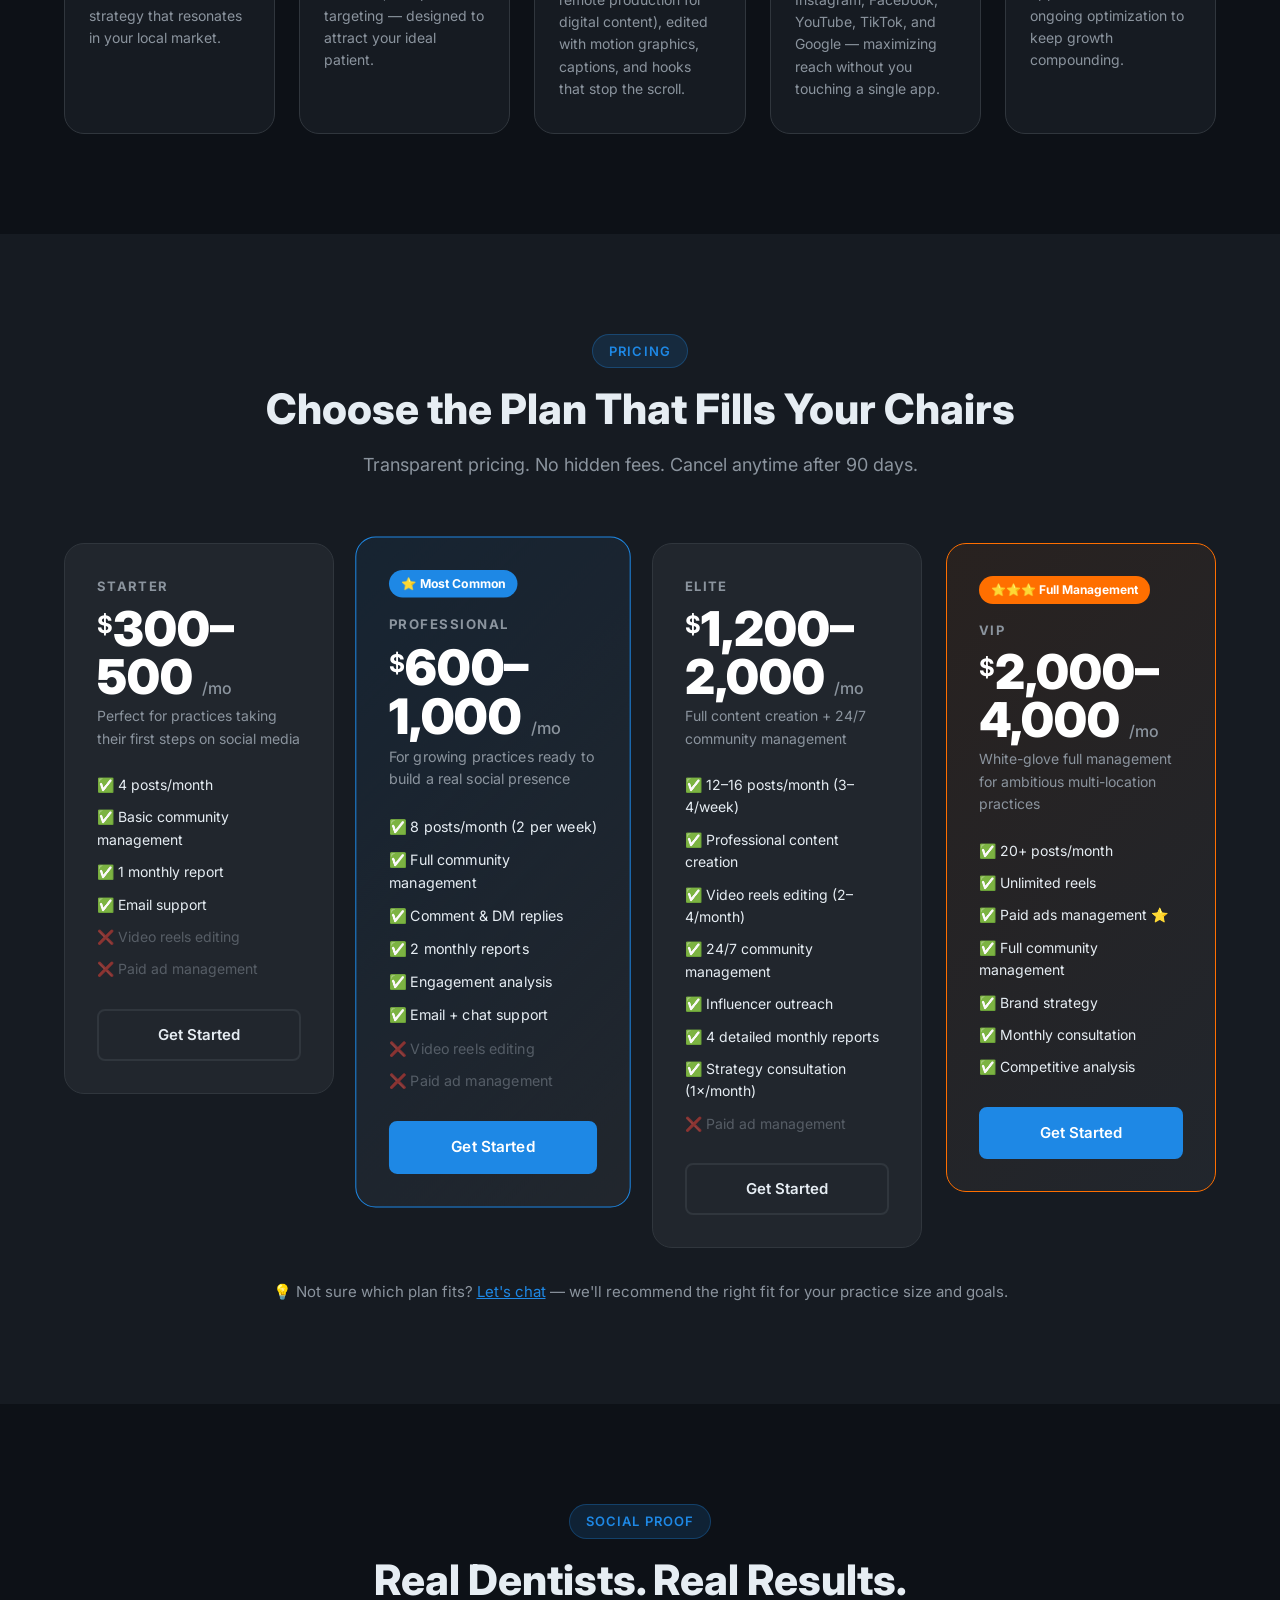
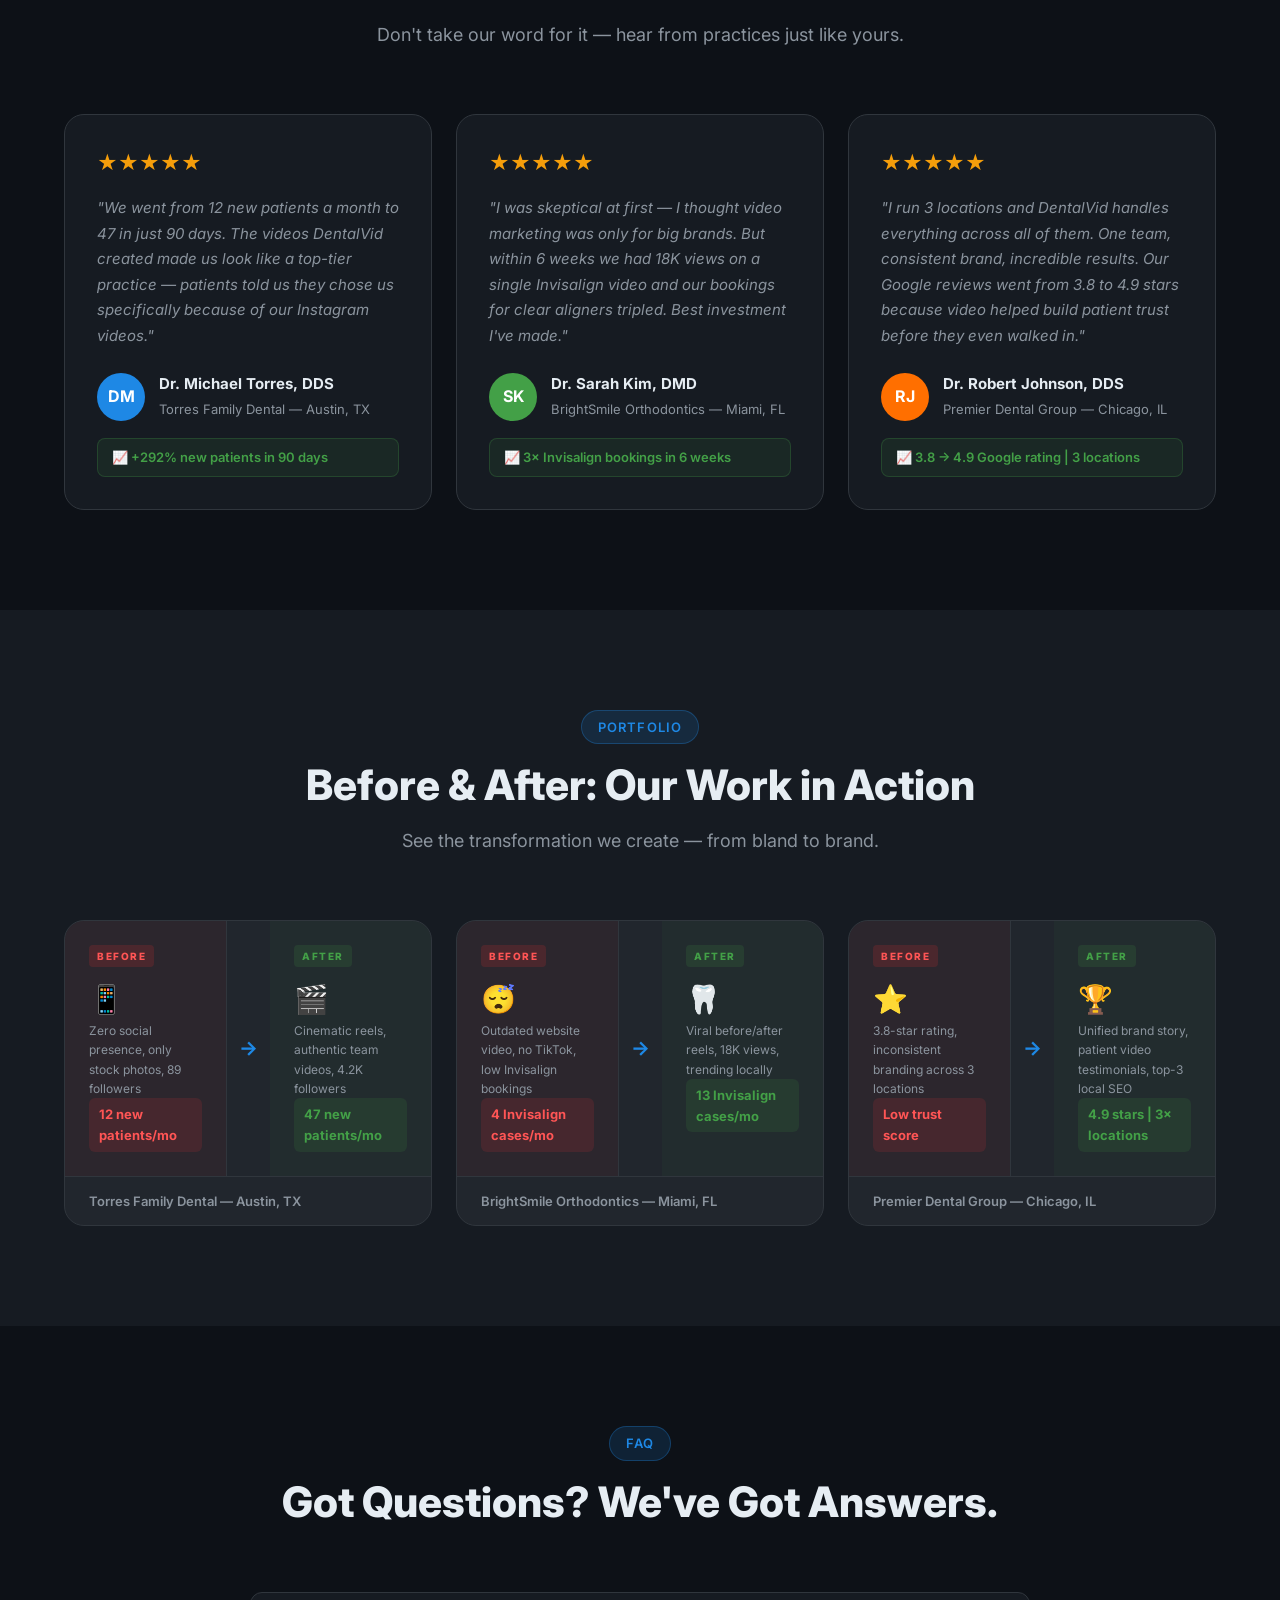
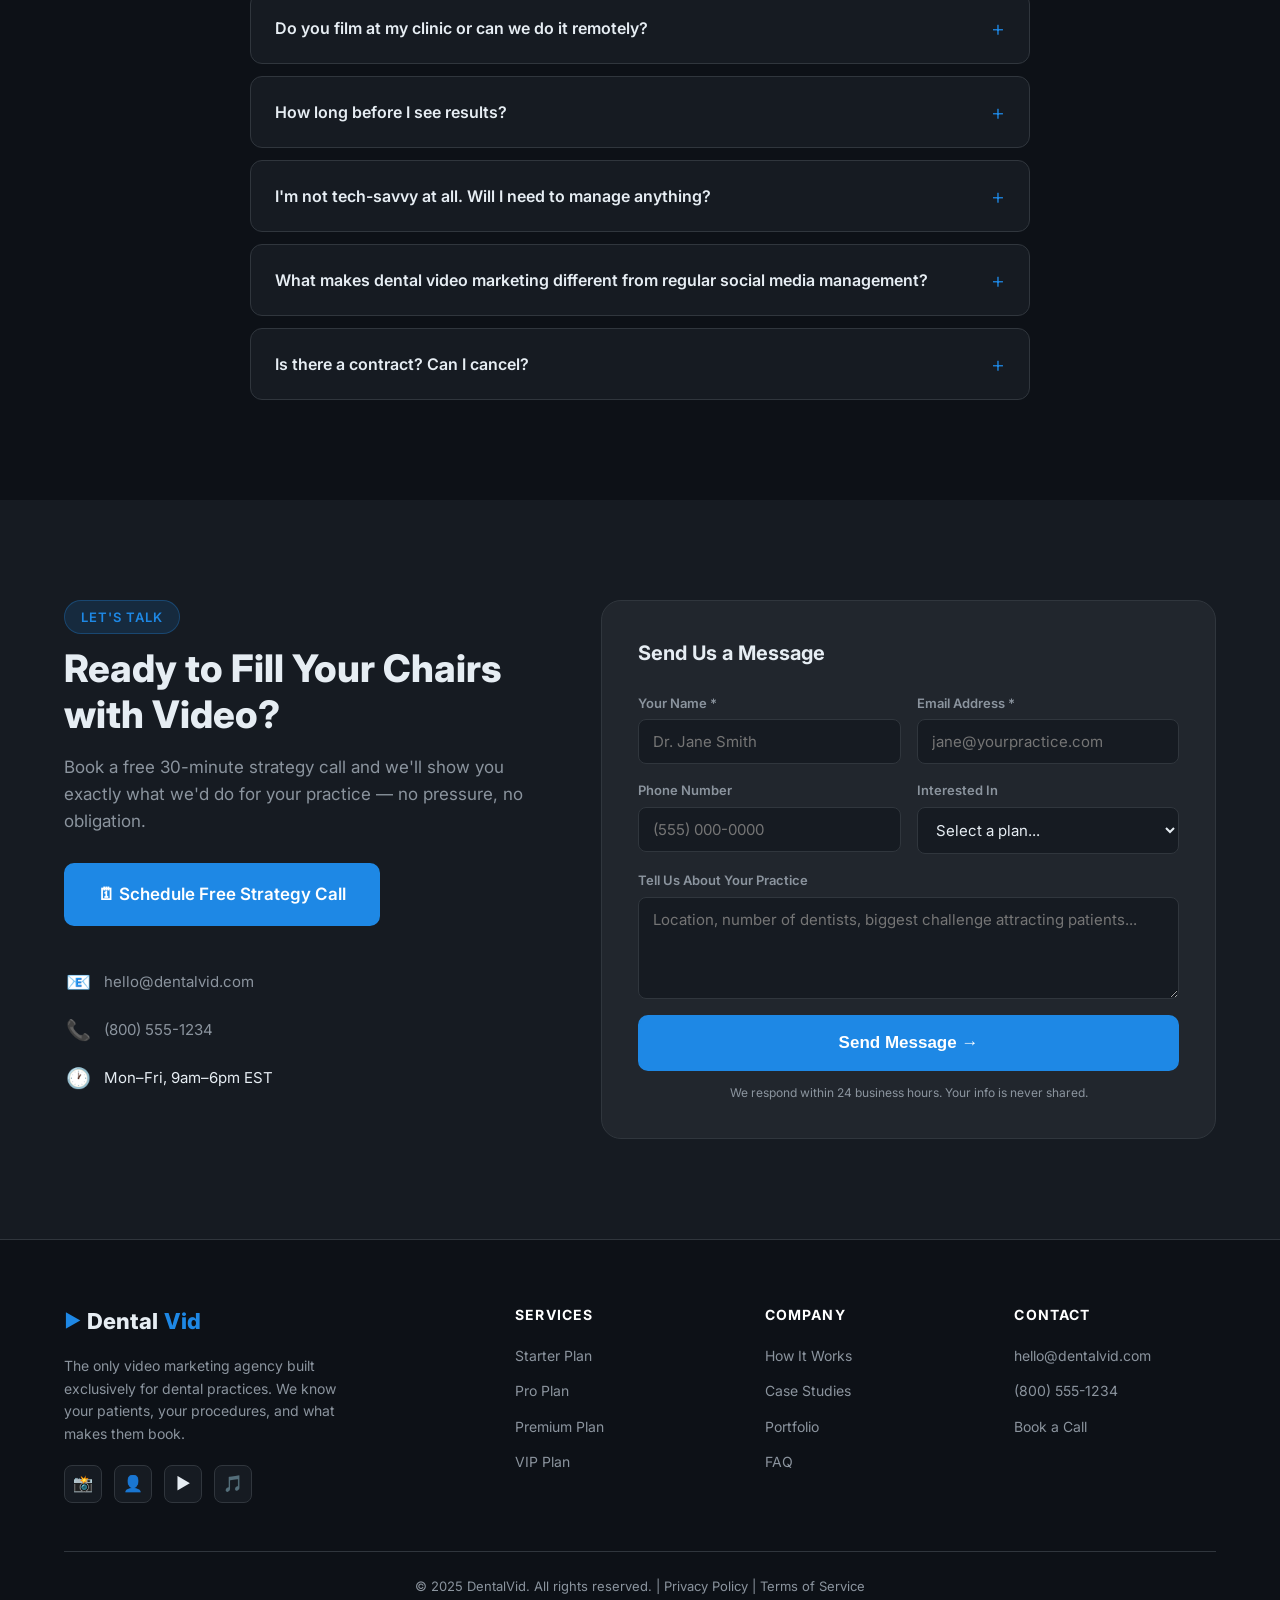
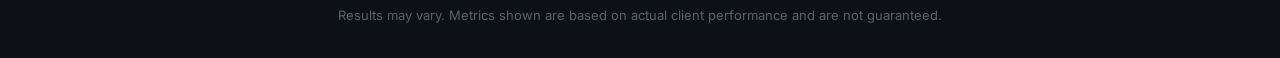
==== commit d6a58d05: "Update pricing packages with real market rates Starter $300-500, Professional $600-1K, Elite $1.2K-2" ====
--- a/index.html
+++ b/index.html
@@ -182,87 +182,85 @@
       </div>
       <div class="packages-grid">
 
-        <!-- Starter -->
+        <!-- Starter / Basic -->
         <div class="package-card animate-on-scroll">
           <div class="package-tier" data-i18n="pkg.starter.tier">Starter</div>
           <div class="package-price">
-            <span class="price-currency">$</span>1,500
+            <span class="price-currency">$</span><span data-i18n="pkg.starter.price">300–500</span>
             <span class="price-period">/mo</span>
           </div>
-          <p class="package-tagline" data-i18n="pkg.starter.tagline">Perfect for solo practices getting started with video</p>
+          <p class="package-tagline" data-i18n="pkg.starter.tagline">Perfect for practices taking their first steps on social media</p>
           <ul class="package-features">
-            <li data-i18n="pkg.starter.f1">✅ 4 short-form videos/month</li>
-            <li data-i18n="pkg.starter.f2">✅ 2 platforms (Instagram + Facebook)</li>
-            <li data-i18n="pkg.starter.f3">✅ Basic motion graphics</li>
-            <li data-i18n="pkg.starter.f4">✅ Captions &amp; hashtag strategy</li>
-            <li data-i18n="pkg.starter.f5">✅ Monthly analytics report</li>
-            <li data-i18n="pkg.starter.f6">✅ 1 revision round per video</li>
-            <li class="disabled" data-i18n="pkg.starter.f7">❌ Paid ad management</li>
-            <li class="disabled" data-i18n="pkg.starter.f8">❌ YouTube optimization</li>
+            <li data-i18n="pkg.starter.f1">✅ 4 posts/month</li>
+            <li data-i18n="pkg.starter.f2">✅ Basic community management</li>
+            <li data-i18n="pkg.starter.f3">✅ 1 monthly report</li>
+            <li data-i18n="pkg.starter.f4">✅ Email support</li>
+            <li class="disabled" data-i18n="pkg.starter.f5">❌ Video reels editing</li>
+            <li class="disabled" data-i18n="pkg.starter.f6">❌ Paid ad management</li>
           </ul>
           <a href="https://calendly.com/dentalvid/strategy-call" target="_blank" class="btn btn-outline w-full" data-i18n="pkg.getStarted">Get Started</a>
         </div>
 
-        <!-- Pro -->
+        <!-- Professional / Standard -->
         <div class="package-card popular animate-on-scroll delay-1">
-          <div class="popular-badge" data-i18n="pkg.popularBadge">🔥 Most Popular</div>
-          <div class="package-tier" data-i18n="pkg.pro.tier">Pro</div>
+          <div class="popular-badge" data-i18n="pkg.popularBadge">⭐ Most Common</div>
+          <div class="package-tier" data-i18n="pkg.pro.tier">Professional</div>
           <div class="package-price">
-            <span class="price-currency">$</span>2,500
+            <span class="price-currency">$</span><span data-i18n="pkg.pro.price">600–1,000</span>
             <span class="price-period">/mo</span>
           </div>
-          <p class="package-tagline" data-i18n="pkg.pro.tagline">For growing practices ready to dominate locally</p>
+          <p class="package-tagline" data-i18n="pkg.pro.tagline">For growing practices ready to build a real social presence</p>
           <ul class="package-features">
-            <li data-i18n="pkg.pro.f1">✅ 8 short-form videos/month</li>
-            <li data-i18n="pkg.pro.f2">✅ 4 platforms (IG, FB, TikTok, YT)</li>
-            <li data-i18n="pkg.pro.f3">✅ Advanced motion graphics</li>
-            <li data-i18n="pkg.pro.f4">✅ 1 long-form video/month</li>
-            <li data-i18n="pkg.pro.f5">✅ Google Business video post</li>
-            <li data-i18n="pkg.pro.f6">✅ Bi-weekly analytics report</li>
-            <li data-i18n="pkg.pro.f7">✅ Unlimited revisions</li>
+            <li data-i18n="pkg.pro.f1">✅ 8 posts/month (2 per week)</li>
+            <li data-i18n="pkg.pro.f2">✅ Full community management</li>
+            <li data-i18n="pkg.pro.f3">✅ Comment &amp; DM replies</li>
+            <li data-i18n="pkg.pro.f4">✅ 2 monthly reports</li>
+            <li data-i18n="pkg.pro.f5">✅ Engagement analysis</li>
+            <li data-i18n="pkg.pro.f6">✅ Email + chat support</li>
+            <li class="disabled" data-i18n="pkg.pro.f7">❌ Video reels editing</li>
             <li class="disabled" data-i18n="pkg.pro.f8">❌ Paid ad management</li>
           </ul>
           <a href="https://calendly.com/dentalvid/strategy-call" target="_blank" class="btn btn-primary w-full" data-i18n="pkg.getStarted">Get Started</a>
         </div>
 
-        <!-- Premium -->
+        <!-- Elite / Premium -->
         <div class="package-card animate-on-scroll delay-2">
-          <div class="package-tier" data-i18n="pkg.premium.tier">Premium</div>
+          <div class="package-tier" data-i18n="pkg.premium.tier">Elite</div>
           <div class="package-price">
-            <span class="price-currency">$</span>4,000
+            <span class="price-currency">$</span><span data-i18n="pkg.premium.price">1,200–2,000</span>
             <span class="price-period">/mo</span>
           </div>
-          <p class="package-tagline" data-i18n="pkg.premium.tagline">Full-stack video presence with paid ads</p>
+          <p class="package-tagline" data-i18n="pkg.premium.tagline">Full content creation + 24/7 community management</p>
           <ul class="package-features">
-            <li data-i18n="pkg.premium.f1">✅ 12 short-form videos/month</li>
-            <li data-i18n="pkg.premium.f2">✅ All 5 platforms</li>
-            <li data-i18n="pkg.premium.f3">✅ 2 long-form videos/month</li>
-            <li data-i18n="pkg.premium.f4">✅ Paid ad management ($500 ad spend included)</li>
-            <li data-i18n="pkg.premium.f5">✅ Patient testimonial videos</li>
-            <li data-i18n="pkg.premium.f6">✅ Weekly analytics + strategy call</li>
-            <li data-i18n="pkg.premium.f7">✅ Dedicated account manager</li>
-            <li data-i18n="pkg.premium.f8">✅ Competitor analysis</li>
+            <li data-i18n="pkg.premium.f1">✅ 12–16 posts/month (3–4/week)</li>
+            <li data-i18n="pkg.premium.f2">✅ Professional content creation</li>
+            <li data-i18n="pkg.premium.f3">✅ Video reels editing (2–4/month)</li>
+            <li data-i18n="pkg.premium.f4">✅ 24/7 community management</li>
+            <li data-i18n="pkg.premium.f5">✅ Influencer outreach</li>
+            <li data-i18n="pkg.premium.f6">✅ 4 detailed monthly reports</li>
+            <li data-i18n="pkg.premium.f7">✅ Strategy consultation (1×/month)</li>
+            <li class="disabled" data-i18n="pkg.premium.f8">❌ Paid ad management</li>
           </ul>
           <a href="https://calendly.com/dentalvid/strategy-call" target="_blank" class="btn btn-outline w-full" data-i18n="pkg.getStarted">Get Started</a>
         </div>
 
-        <!-- VIP -->
+        <!-- VIP / Full Management -->
         <div class="package-card vip animate-on-scroll delay-3">
+          <div class="popular-badge vip-badge" data-i18n="pkg.vip.badge">⭐⭐⭐ Full Management</div>
           <div class="package-tier" data-i18n="pkg.vip.tier">VIP</div>
           <div class="package-price">
-            <span class="price-currency">$</span>6,000
+            <span class="price-currency">$</span><span data-i18n="pkg.vip.price">2,000–4,000</span>
             <span class="price-period">/mo</span>
           </div>
-          <p class="package-tagline" data-i18n="pkg.vip.tagline">White-glove treatment for multi-location practices</p>
+          <p class="package-tagline" data-i18n="pkg.vip.tagline">White-glove full management for ambitious multi-location practices</p>
           <ul class="package-features">
-            <li data-i18n="pkg.vip.f1">✅ Unlimited short-form videos</li>
-            <li data-i18n="pkg.vip.f2">✅ All platforms + website embed</li>
-            <li data-i18n="pkg.vip.f3">✅ 4 long-form videos/month</li>
-            <li data-i18n="pkg.vip.f4">✅ Paid ad management ($1,500 ad spend included)</li>
-            <li data-i18n="pkg.vip.f5">✅ Full brand video (cinematic)</li>
-            <li data-i18n="pkg.vip.f6">✅ Live weekly strategy sessions</li>
-            <li data-i18n="pkg.vip.f7">✅ Priority 24h turnaround</li>
-            <li data-i18n="pkg.vip.f8">✅ Multi-location coverage</li>
+            <li data-i18n="pkg.vip.f1">✅ 20+ posts/month</li>
+            <li data-i18n="pkg.vip.f2">✅ Unlimited reels</li>
+            <li data-i18n="pkg.vip.f3">✅ Paid ads management ⭐</li>
+            <li data-i18n="pkg.vip.f4">✅ Full community management</li>
+            <li data-i18n="pkg.vip.f5">✅ Brand strategy</li>
+            <li data-i18n="pkg.vip.f6">✅ Monthly consultation</li>
+            <li data-i18n="pkg.vip.f7">✅ Competitive analysis</li>
           </ul>
           <a href="https://calendly.com/dentalvid/strategy-call" target="_blank" class="btn btn-primary w-full" data-i18n="pkg.getStarted">Get Started</a>
         </div>
--- a/styles.css
+++ b/styles.css
@@ -488,6 +488,9 @@
   padding: 4px 12px;
   border-radius: 100px;
   margin-bottom: 16px;
+}
+.vip-badge {
+  background: var(--orange);
 }
 .package-tier { font-size: 13px; font-weight: 700; text-transform: uppercase; letter-spacing: 0.1em; color: var(--text-muted); margin-bottom: 8px; }
 .package-price {
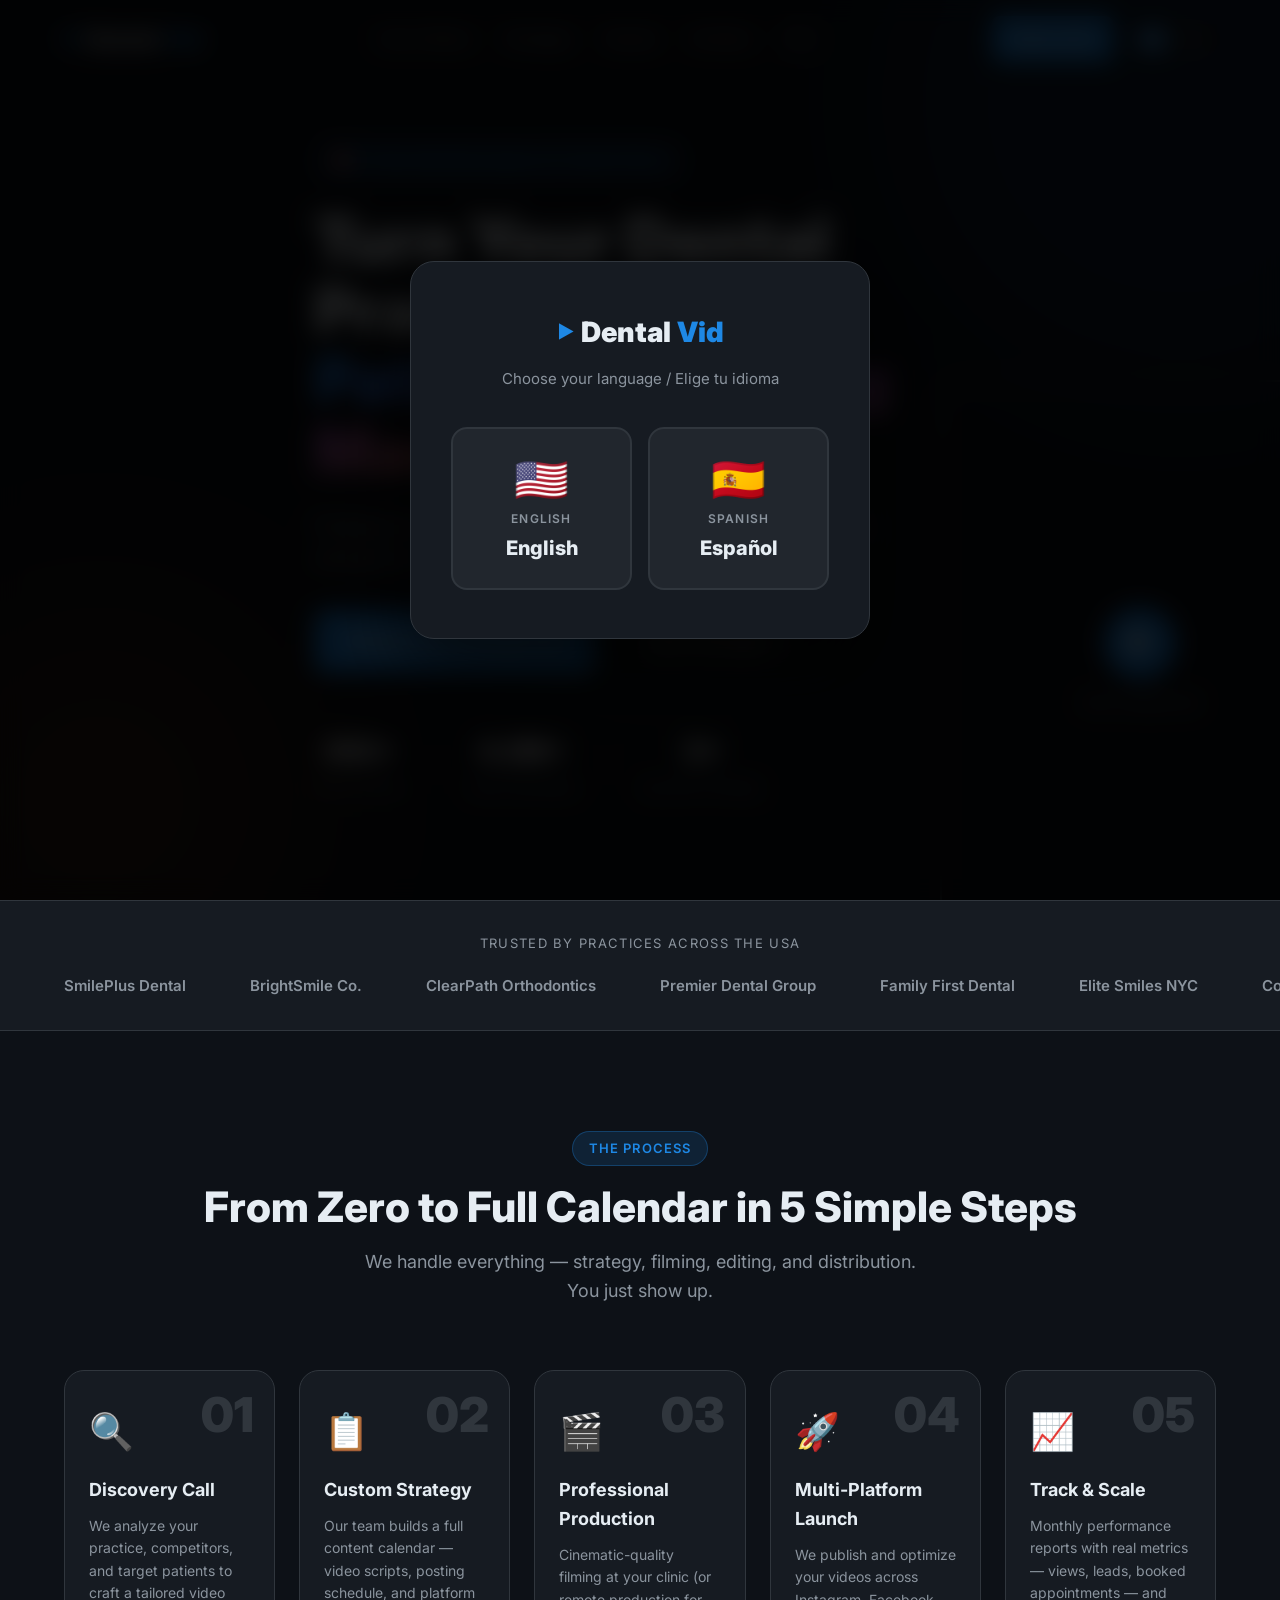
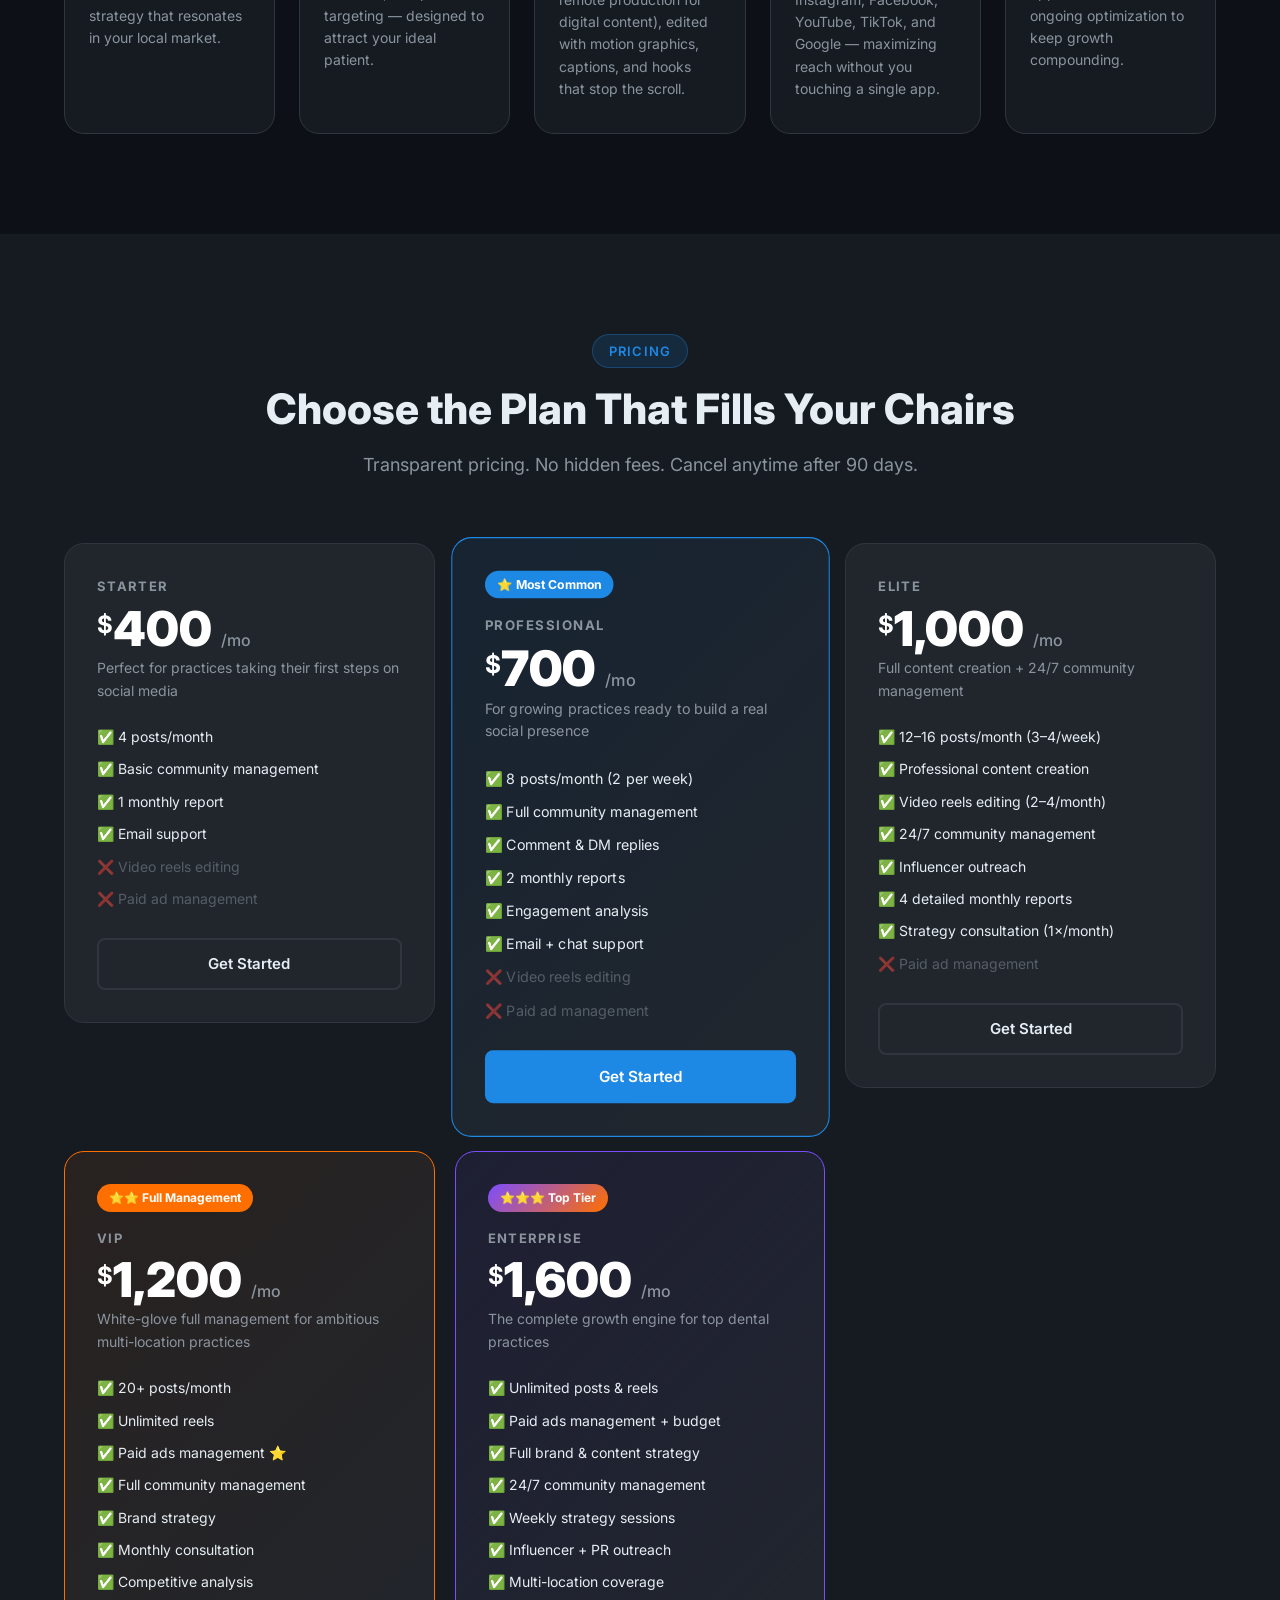
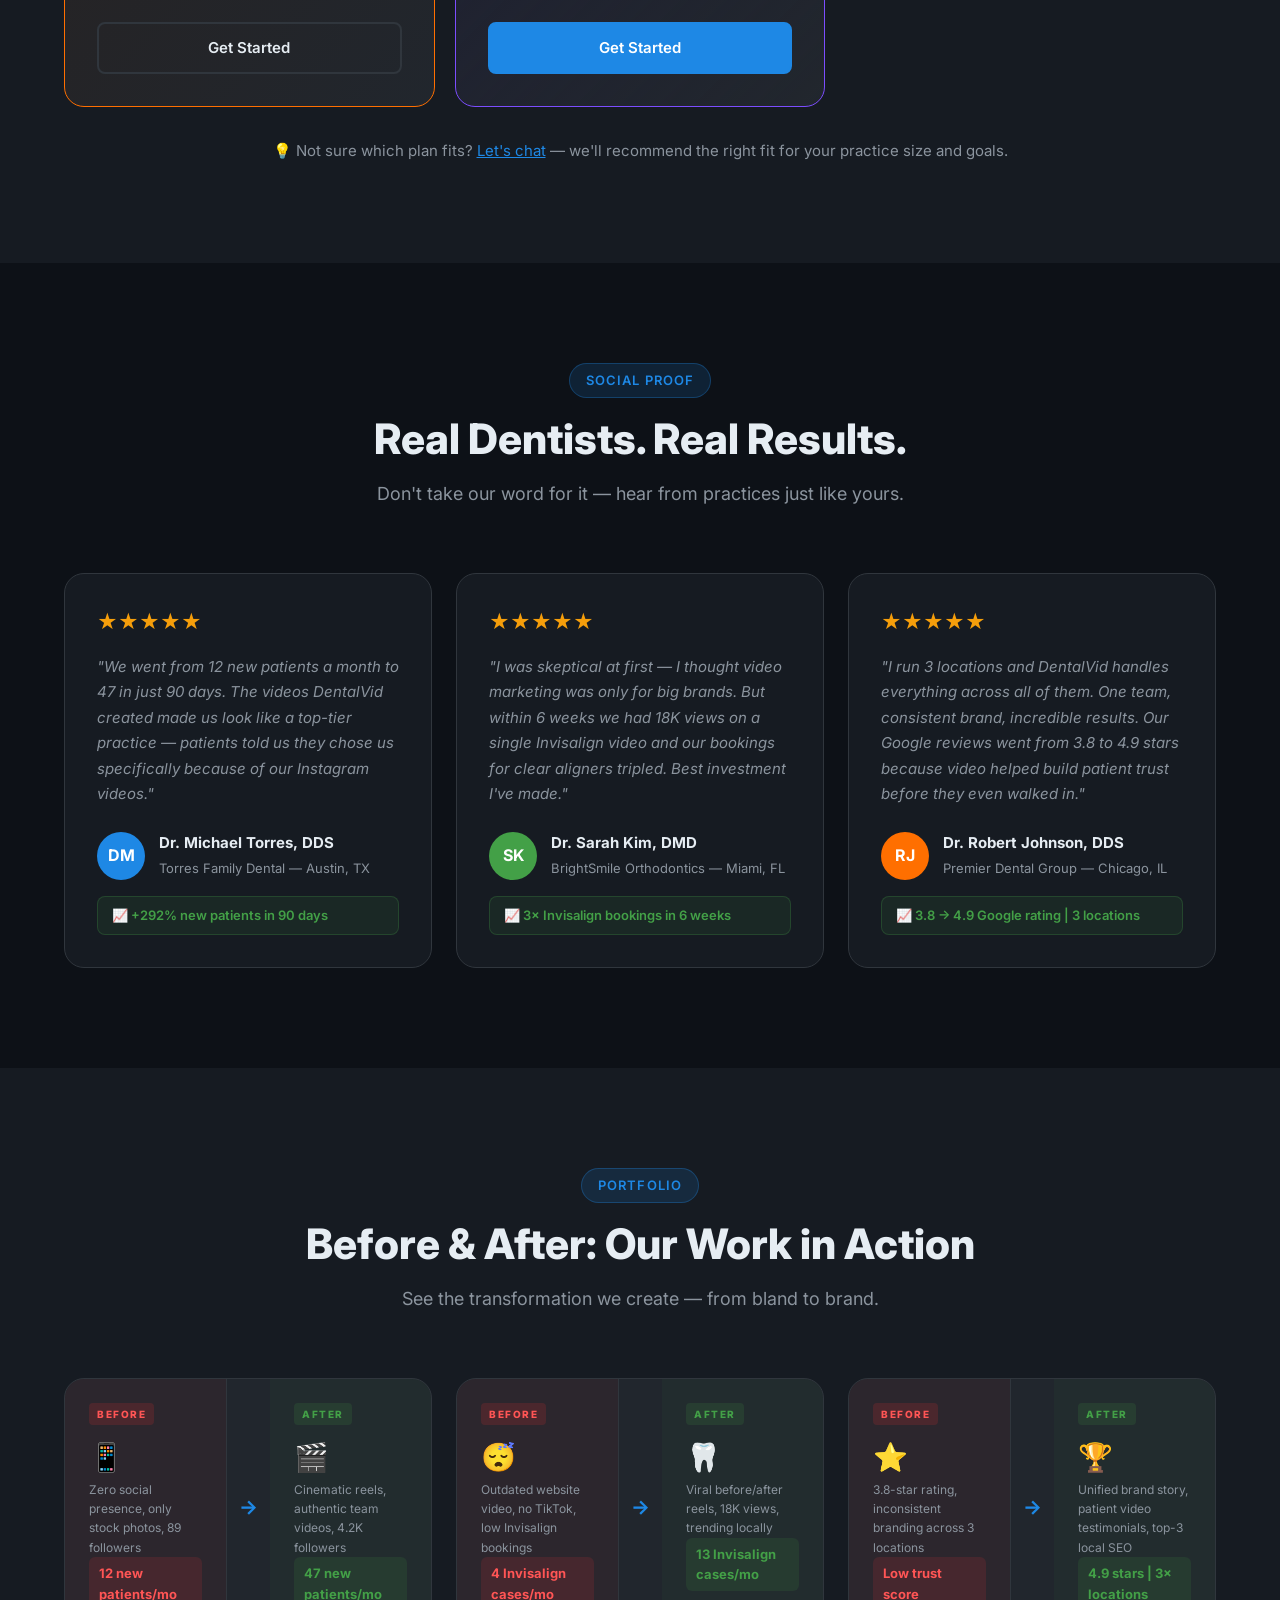
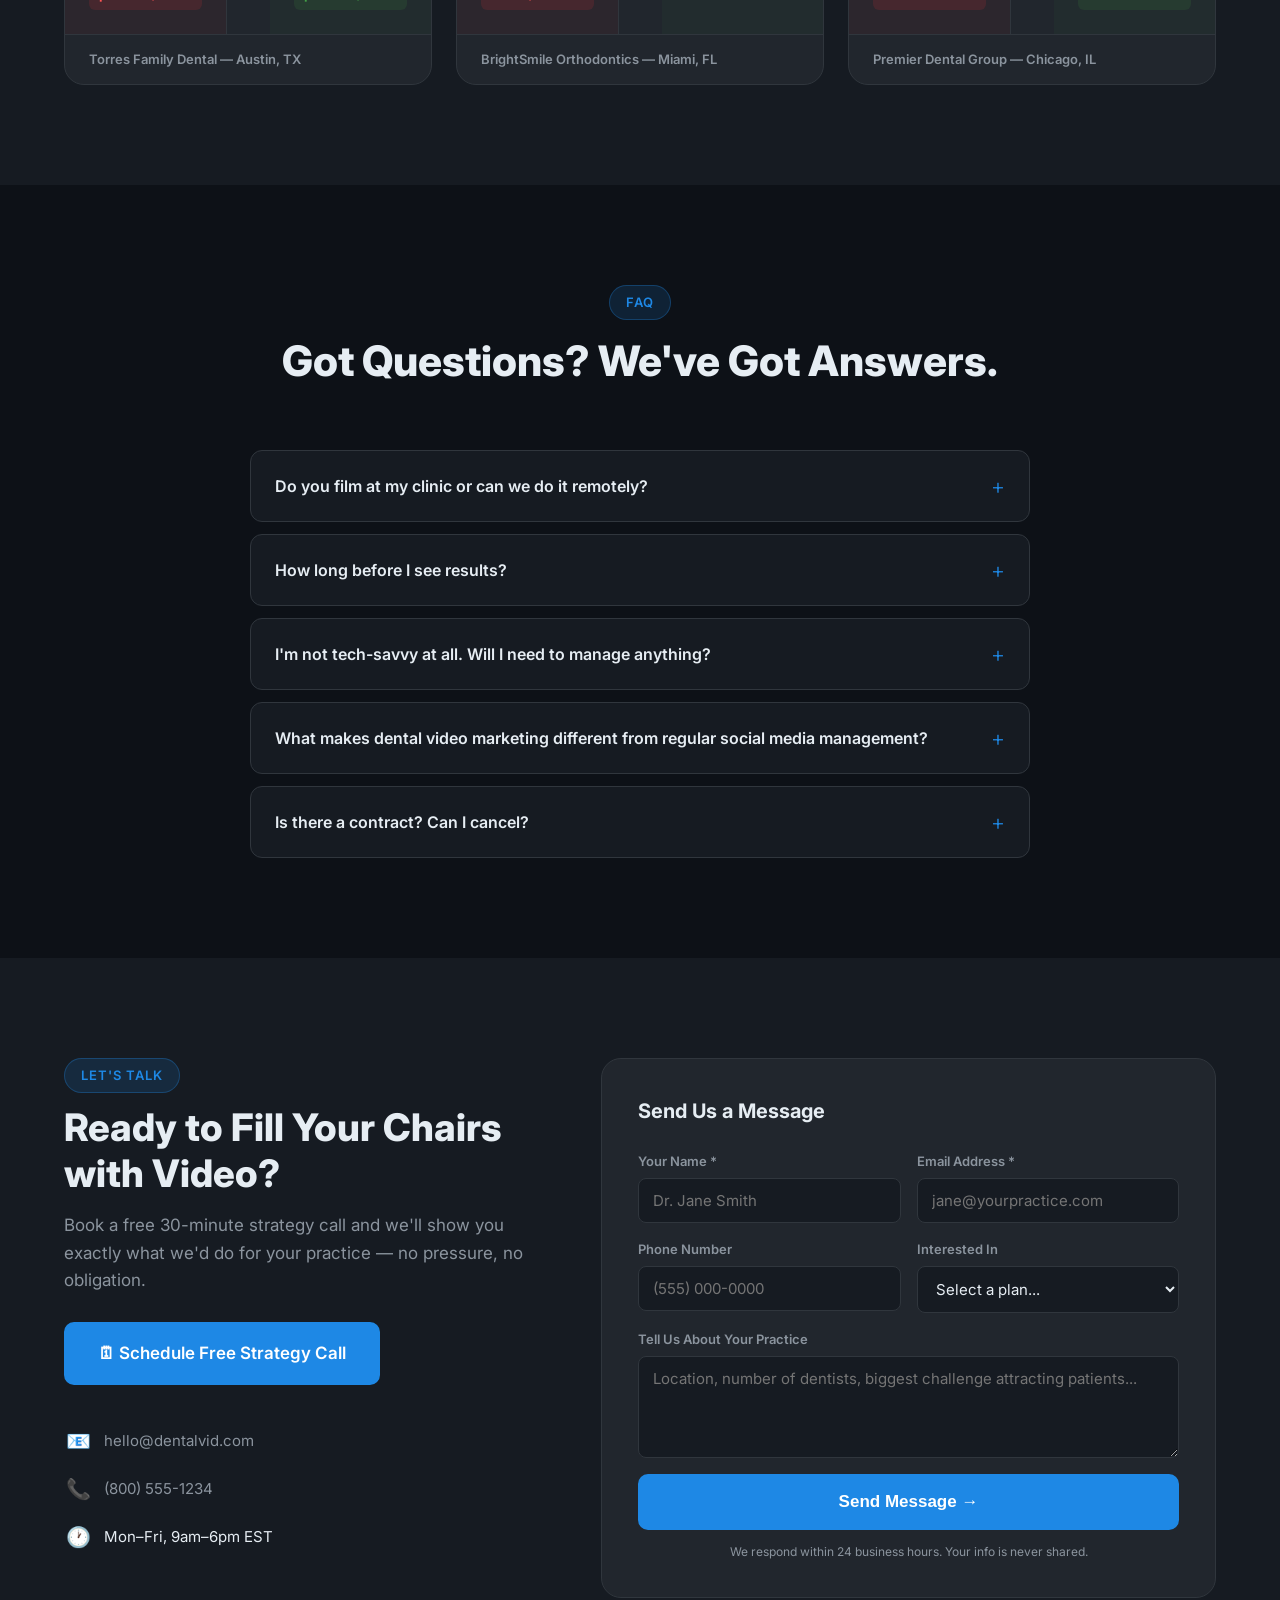
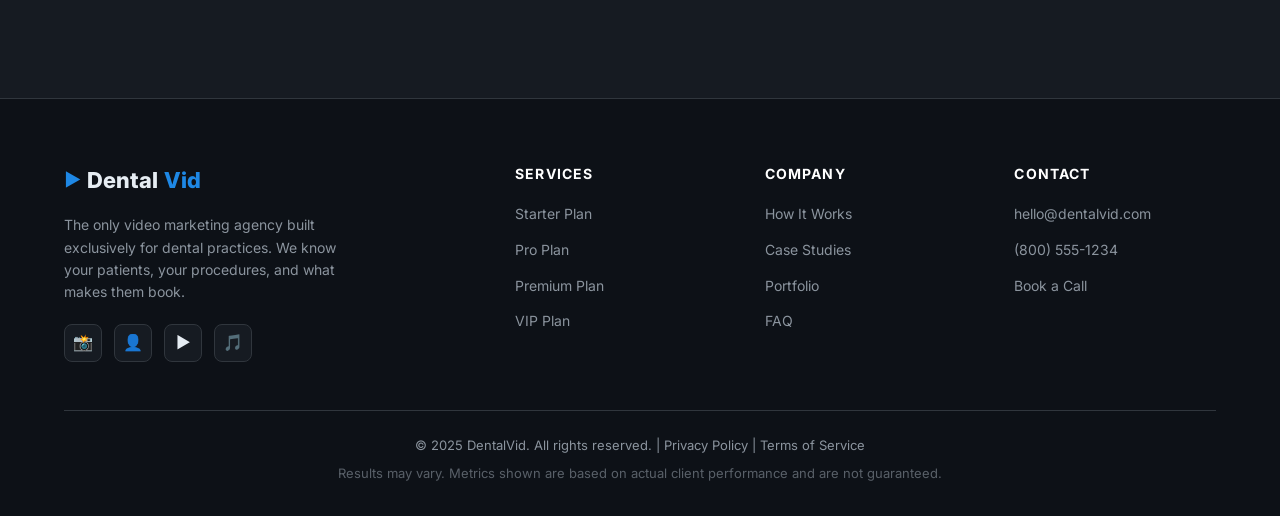
==== commit 012916d1: "Set fixed prices and add 5th Enterprise package Prices: $400 / $700 / $1,000 / $1,200 / $1,600/mo. A" ====
--- a/index.html
+++ b/index.html
@@ -182,11 +182,11 @@
       </div>
       <div class="packages-grid">
 
-        <!-- Starter / Basic -->
+        <!-- 1. Starter / Basic — $400 -->
         <div class="package-card animate-on-scroll">
           <div class="package-tier" data-i18n="pkg.starter.tier">Starter</div>
           <div class="package-price">
-            <span class="price-currency">$</span><span data-i18n="pkg.starter.price">300–500</span>
+            <span class="price-currency">$</span>400
             <span class="price-period">/mo</span>
           </div>
           <p class="package-tagline" data-i18n="pkg.starter.tagline">Perfect for practices taking their first steps on social media</p>
@@ -201,12 +201,12 @@
           <a href="https://calendly.com/dentalvid/strategy-call" target="_blank" class="btn btn-outline w-full" data-i18n="pkg.getStarted">Get Started</a>
         </div>
 
-        <!-- Professional / Standard -->
+        <!-- 2. Professional — $700 -->
         <div class="package-card popular animate-on-scroll delay-1">
           <div class="popular-badge" data-i18n="pkg.popularBadge">⭐ Most Common</div>
           <div class="package-tier" data-i18n="pkg.pro.tier">Professional</div>
           <div class="package-price">
-            <span class="price-currency">$</span><span data-i18n="pkg.pro.price">600–1,000</span>
+            <span class="price-currency">$</span>700
             <span class="price-period">/mo</span>
           </div>
           <p class="package-tagline" data-i18n="pkg.pro.tagline">For growing practices ready to build a real social presence</p>
@@ -223,11 +223,11 @@
           <a href="https://calendly.com/dentalvid/strategy-call" target="_blank" class="btn btn-primary w-full" data-i18n="pkg.getStarted">Get Started</a>
         </div>
 
-        <!-- Elite / Premium -->
+        <!-- 3. Elite — $1,000 -->
         <div class="package-card animate-on-scroll delay-2">
           <div class="package-tier" data-i18n="pkg.premium.tier">Elite</div>
           <div class="package-price">
-            <span class="price-currency">$</span><span data-i18n="pkg.premium.price">1,200–2,000</span>
+            <span class="price-currency">$</span>1,000
             <span class="price-period">/mo</span>
           </div>
           <p class="package-tagline" data-i18n="pkg.premium.tagline">Full content creation + 24/7 community management</p>
@@ -244,12 +244,12 @@
           <a href="https://calendly.com/dentalvid/strategy-call" target="_blank" class="btn btn-outline w-full" data-i18n="pkg.getStarted">Get Started</a>
         </div>
 
-        <!-- VIP / Full Management -->
+        <!-- 4. VIP — $1,200 -->
         <div class="package-card vip animate-on-scroll delay-3">
-          <div class="popular-badge vip-badge" data-i18n="pkg.vip.badge">⭐⭐⭐ Full Management</div>
+          <div class="popular-badge vip-badge" data-i18n="pkg.vip.badge">⭐⭐ Full Management</div>
           <div class="package-tier" data-i18n="pkg.vip.tier">VIP</div>
           <div class="package-price">
-            <span class="price-currency">$</span><span data-i18n="pkg.vip.price">2,000–4,000</span>
+            <span class="price-currency">$</span>1,200
             <span class="price-period">/mo</span>
           </div>
           <p class="package-tagline" data-i18n="pkg.vip.tagline">White-glove full management for ambitious multi-location practices</p>
@@ -261,6 +261,27 @@
             <li data-i18n="pkg.vip.f5">✅ Brand strategy</li>
             <li data-i18n="pkg.vip.f6">✅ Monthly consultation</li>
             <li data-i18n="pkg.vip.f7">✅ Competitive analysis</li>
+          </ul>
+          <a href="https://calendly.com/dentalvid/strategy-call" target="_blank" class="btn btn-outline w-full" data-i18n="pkg.getStarted">Get Started</a>
+        </div>
+
+        <!-- 5. Enterprise — $1,600 -->
+        <div class="package-card enterprise animate-on-scroll delay-4">
+          <div class="popular-badge enterprise-badge" data-i18n="pkg.enterprise.badge">⭐⭐⭐ Top Tier</div>
+          <div class="package-tier" data-i18n="pkg.enterprise.tier">Enterprise</div>
+          <div class="package-price">
+            <span class="price-currency">$</span>1,600
+            <span class="price-period">/mo</span>
+          </div>
+          <p class="package-tagline" data-i18n="pkg.enterprise.tagline">The complete growth engine for top dental practices</p>
+          <ul class="package-features">
+            <li data-i18n="pkg.enterprise.f1">✅ Unlimited posts &amp; reels</li>
+            <li data-i18n="pkg.enterprise.f2">✅ Paid ads management + budget</li>
+            <li data-i18n="pkg.enterprise.f3">✅ Full brand &amp; content strategy</li>
+            <li data-i18n="pkg.enterprise.f4">✅ 24/7 community management</li>
+            <li data-i18n="pkg.enterprise.f5">✅ Weekly strategy sessions</li>
+            <li data-i18n="pkg.enterprise.f6">✅ Influencer + PR outreach</li>
+            <li data-i18n="pkg.enterprise.f7">✅ Multi-location coverage</li>
           </ul>
           <a href="https://calendly.com/dentalvid/strategy-call" target="_blank" class="btn btn-primary w-full" data-i18n="pkg.getStarted">Get Started</a>
         </div>
--- a/styles.css
+++ b/styles.css
@@ -455,9 +455,15 @@
 #packages { padding: 100px 0; background: var(--dark-2); }
 .packages-grid {
   display: grid;
-  grid-template-columns: repeat(auto-fit, minmax(260px, 1fr));
-  gap: 24px;
+  grid-template-columns: repeat(5, 1fr);
+  gap: 20px;
   align-items: start;
+}
+@media (max-width: 1280px) {
+  .packages-grid { grid-template-columns: repeat(3, 1fr); }
+}
+@media (max-width: 900px) {
+  .packages-grid { grid-template-columns: repeat(2, 1fr); }
 }
 .package-card {
   background: var(--dark-3);
@@ -491,6 +497,16 @@
 }
 .vip-badge {
   background: var(--orange);
+}
+.enterprise-badge {
+  background: linear-gradient(135deg, #7C4DFF, var(--orange));
+}
+.package-card.enterprise {
+  border-color: #7C4DFF;
+  background: linear-gradient(135deg, rgba(124,77,255,0.08) 0%, var(--dark-3) 100%);
+}
+.package-card.enterprise:hover {
+  box-shadow: 0 8px 48px rgba(124,77,255,0.2);
 }
 .package-tier { font-size: 13px; font-weight: 700; text-transform: uppercase; letter-spacing: 0.1em; color: var(--text-muted); margin-bottom: 8px; }
 .package-price {
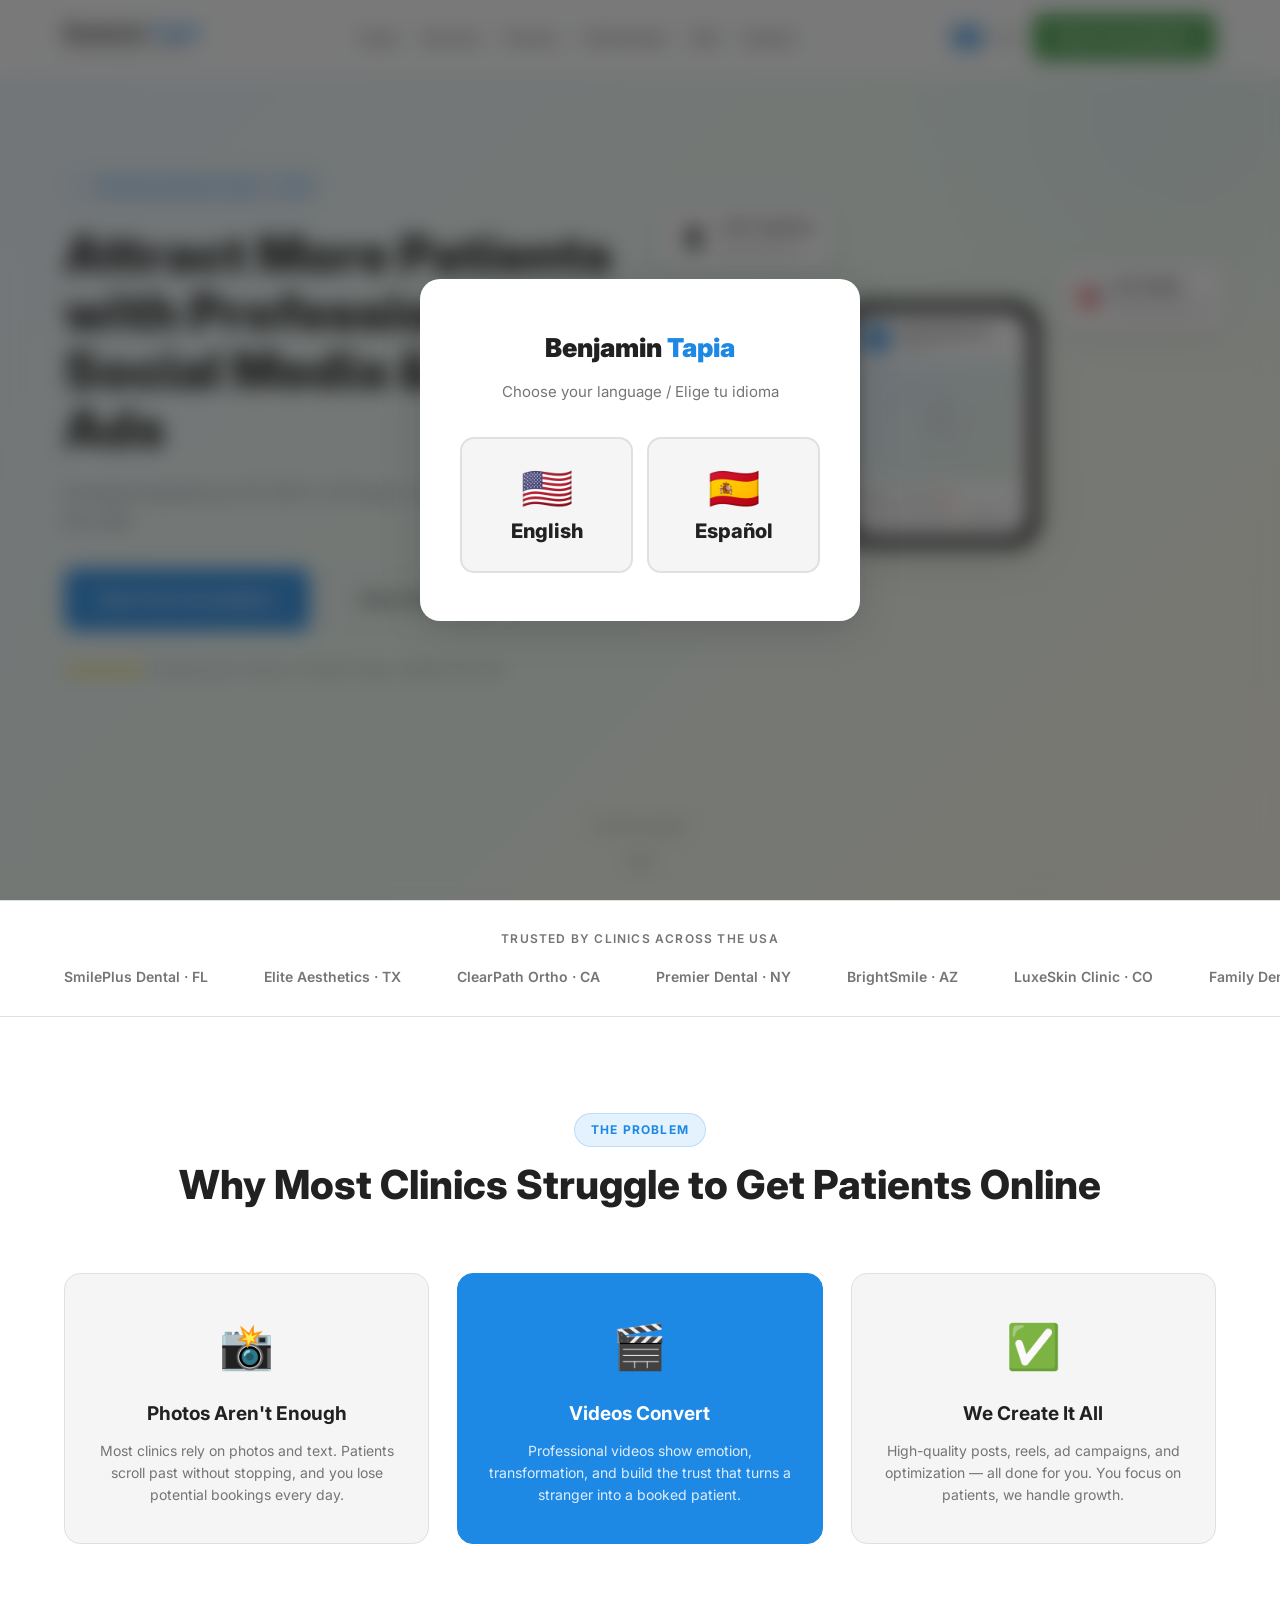
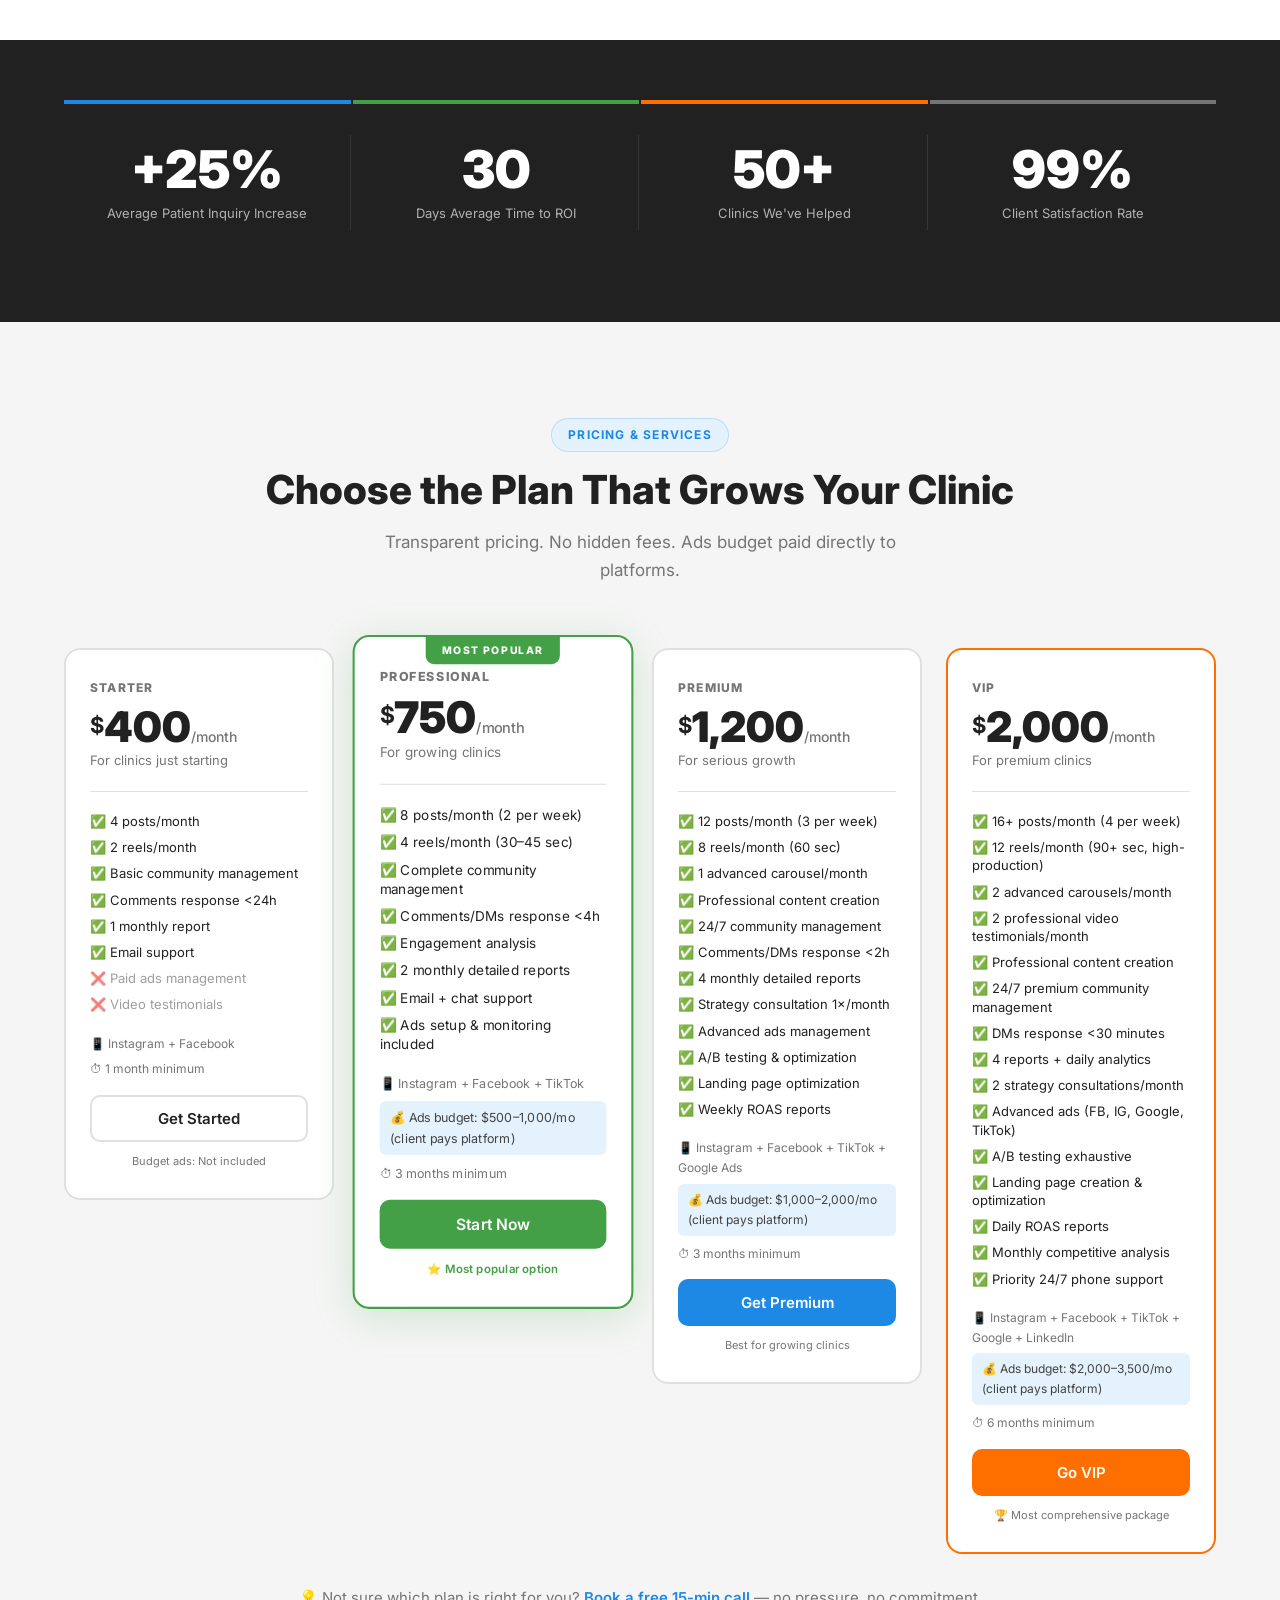
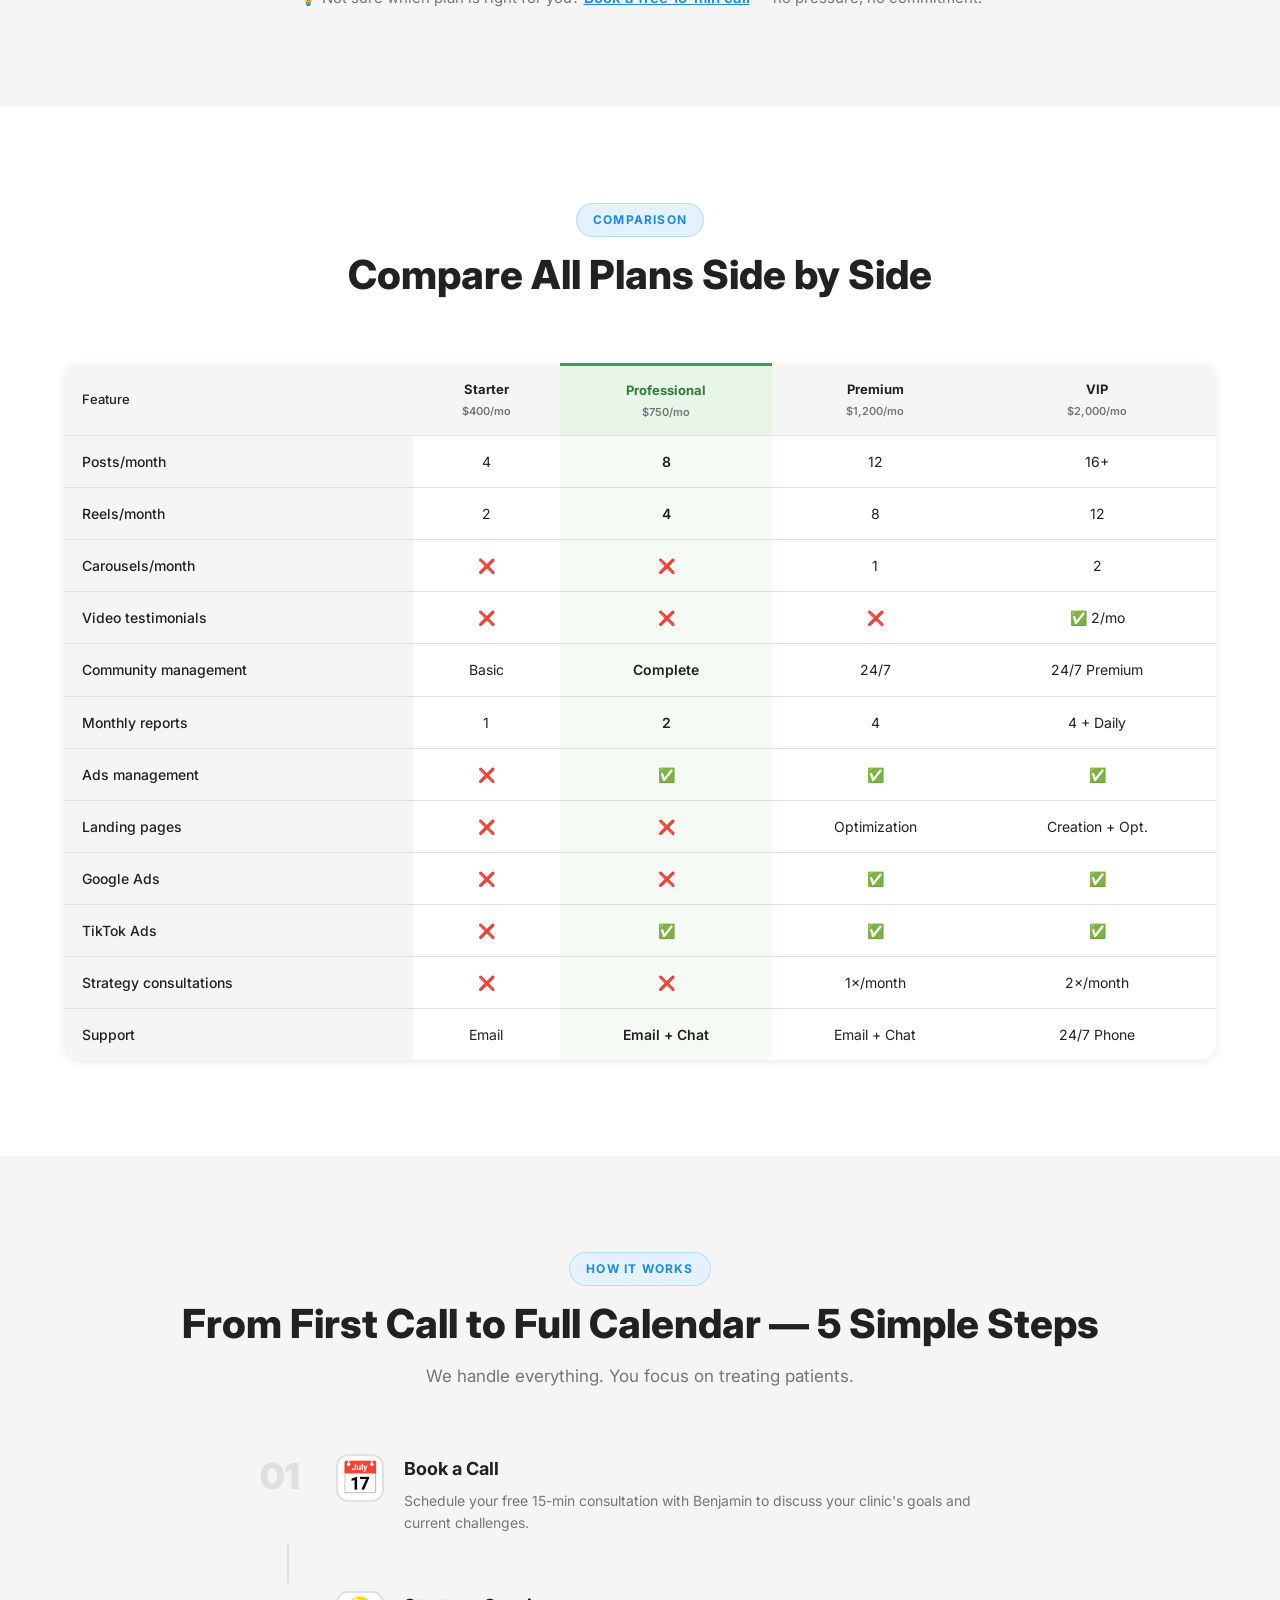
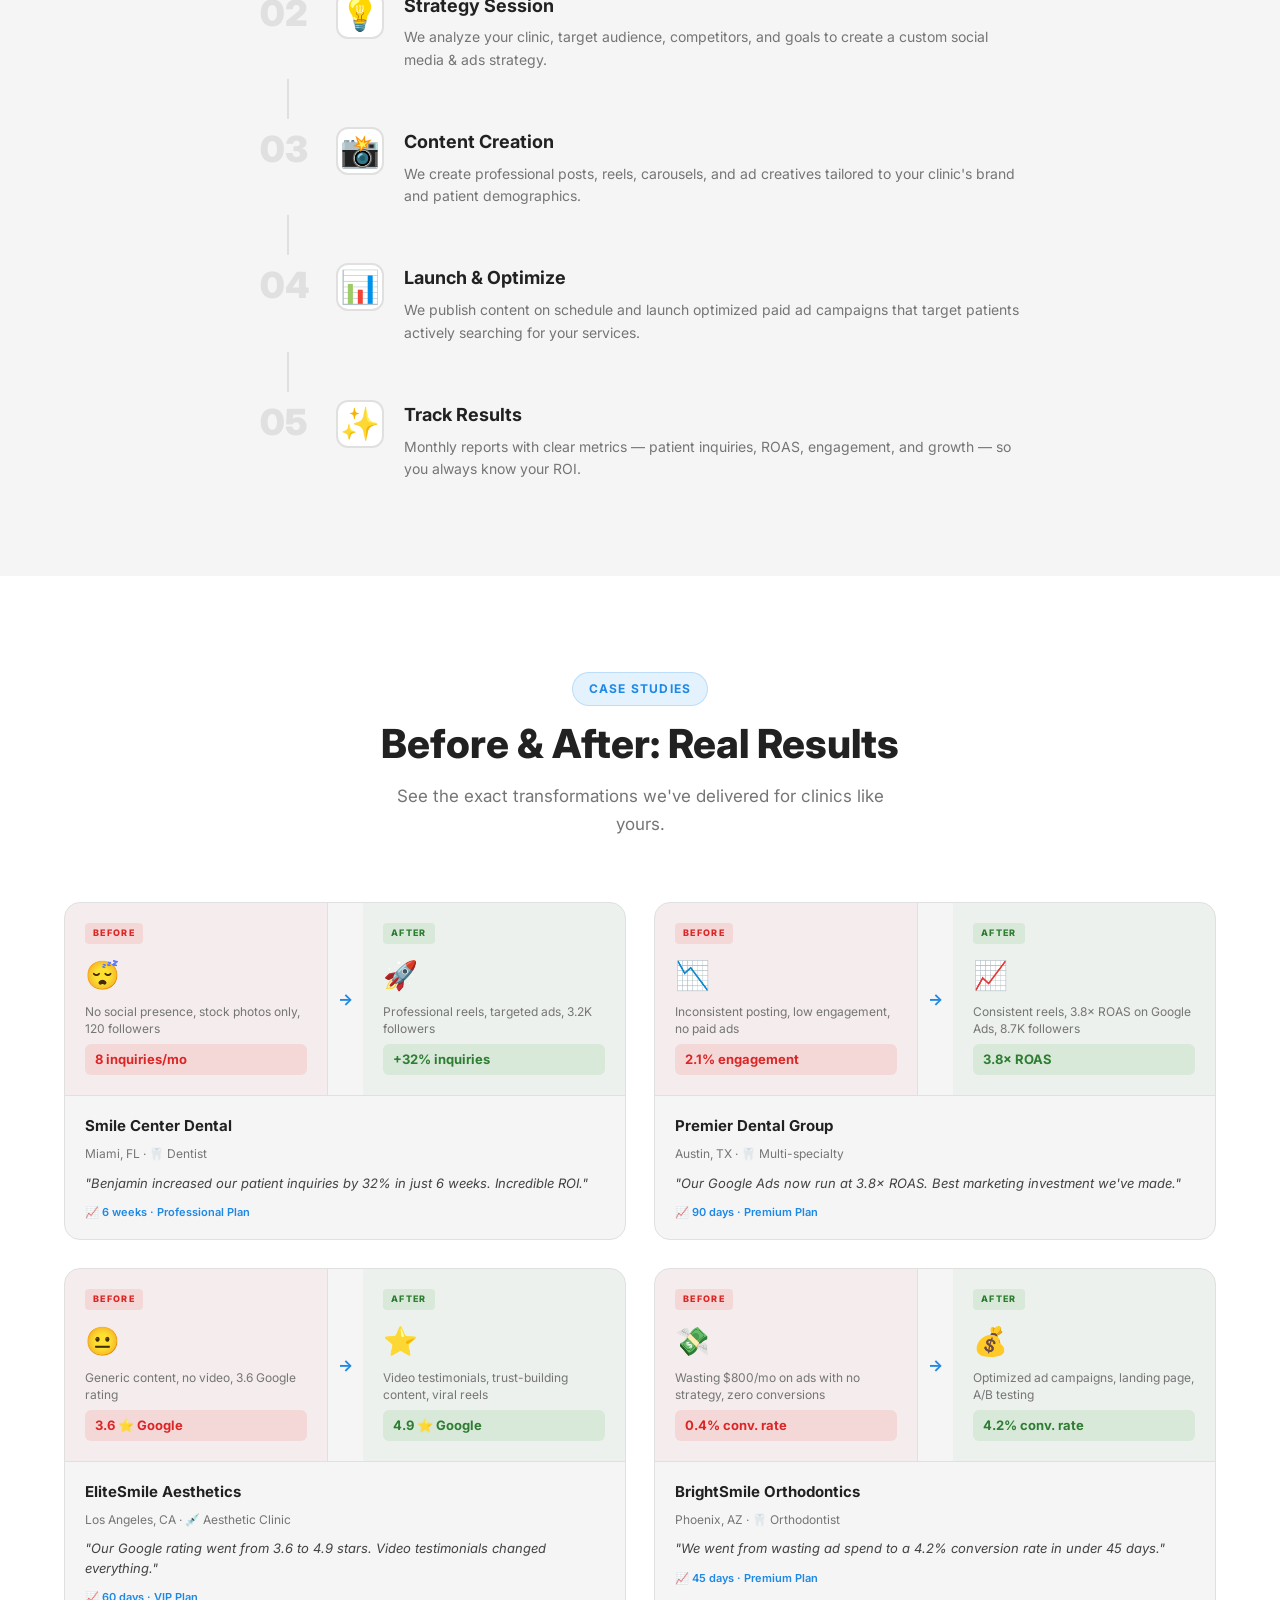
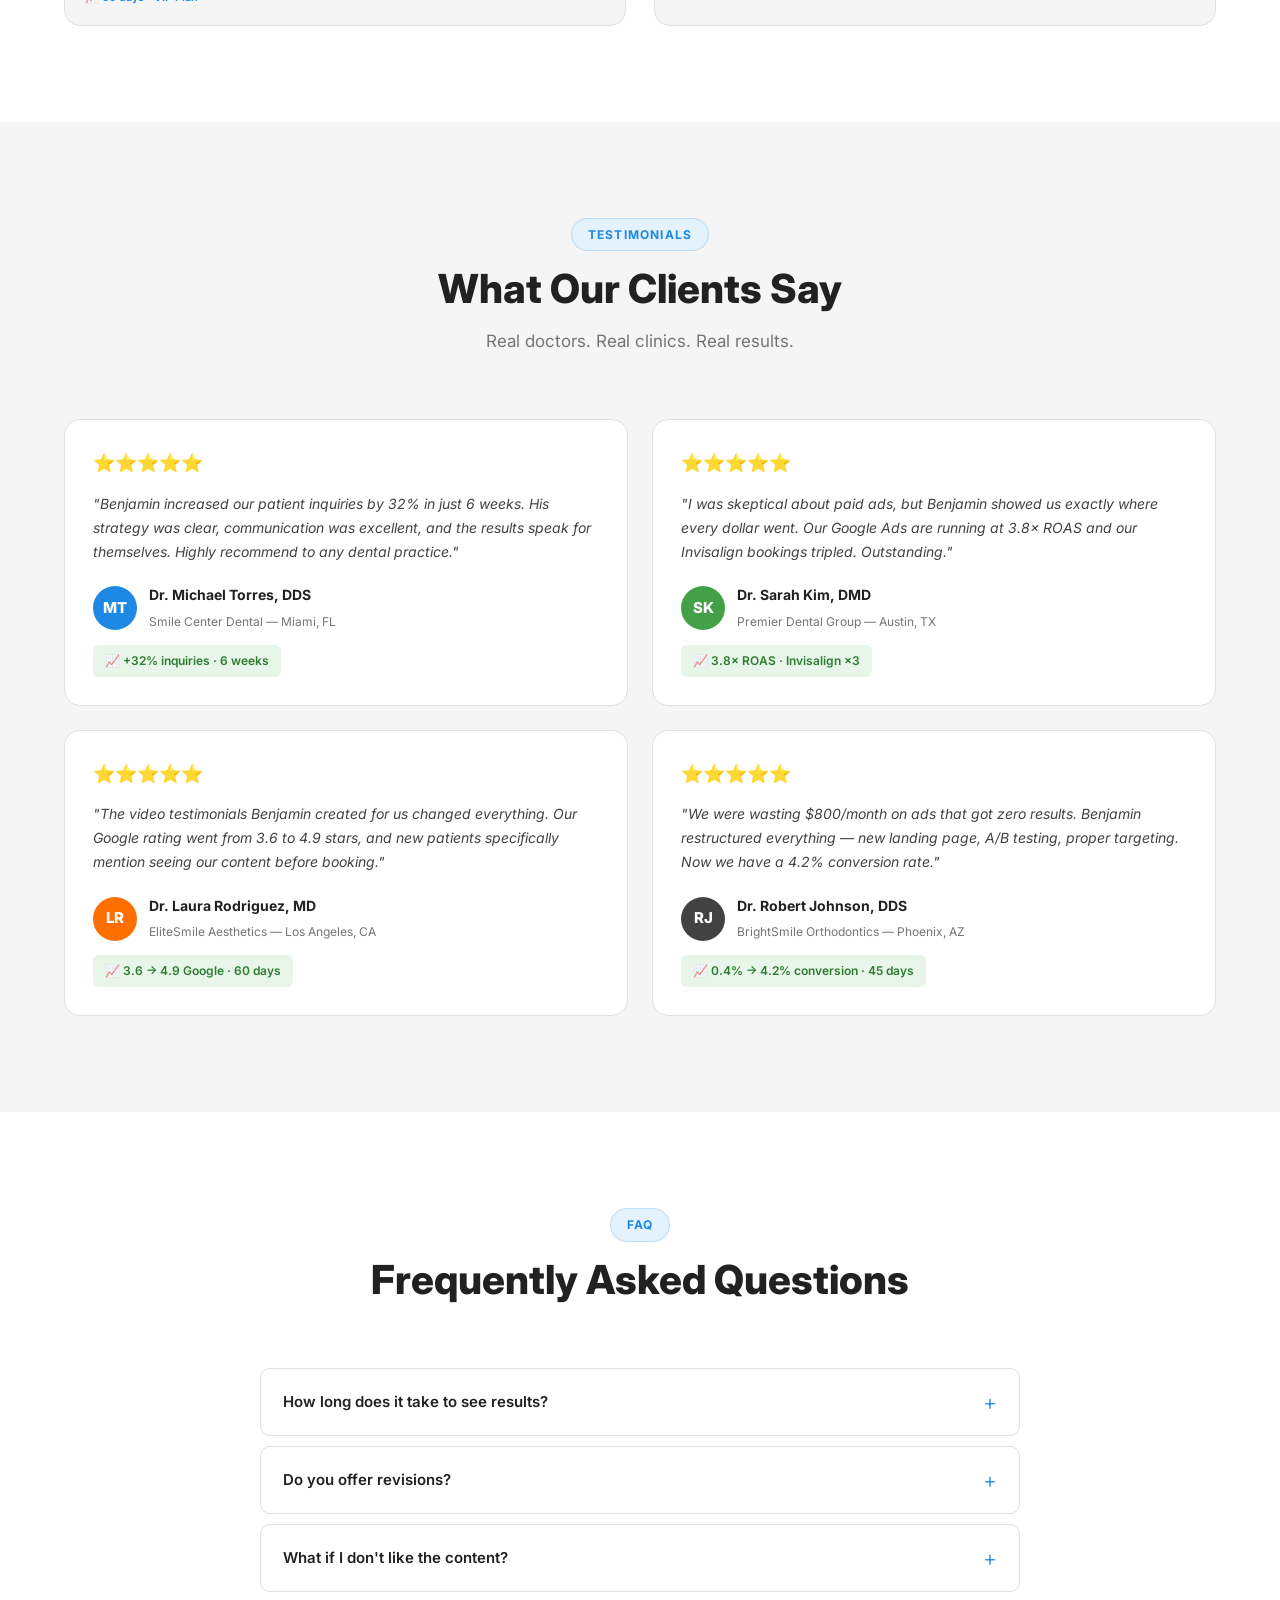
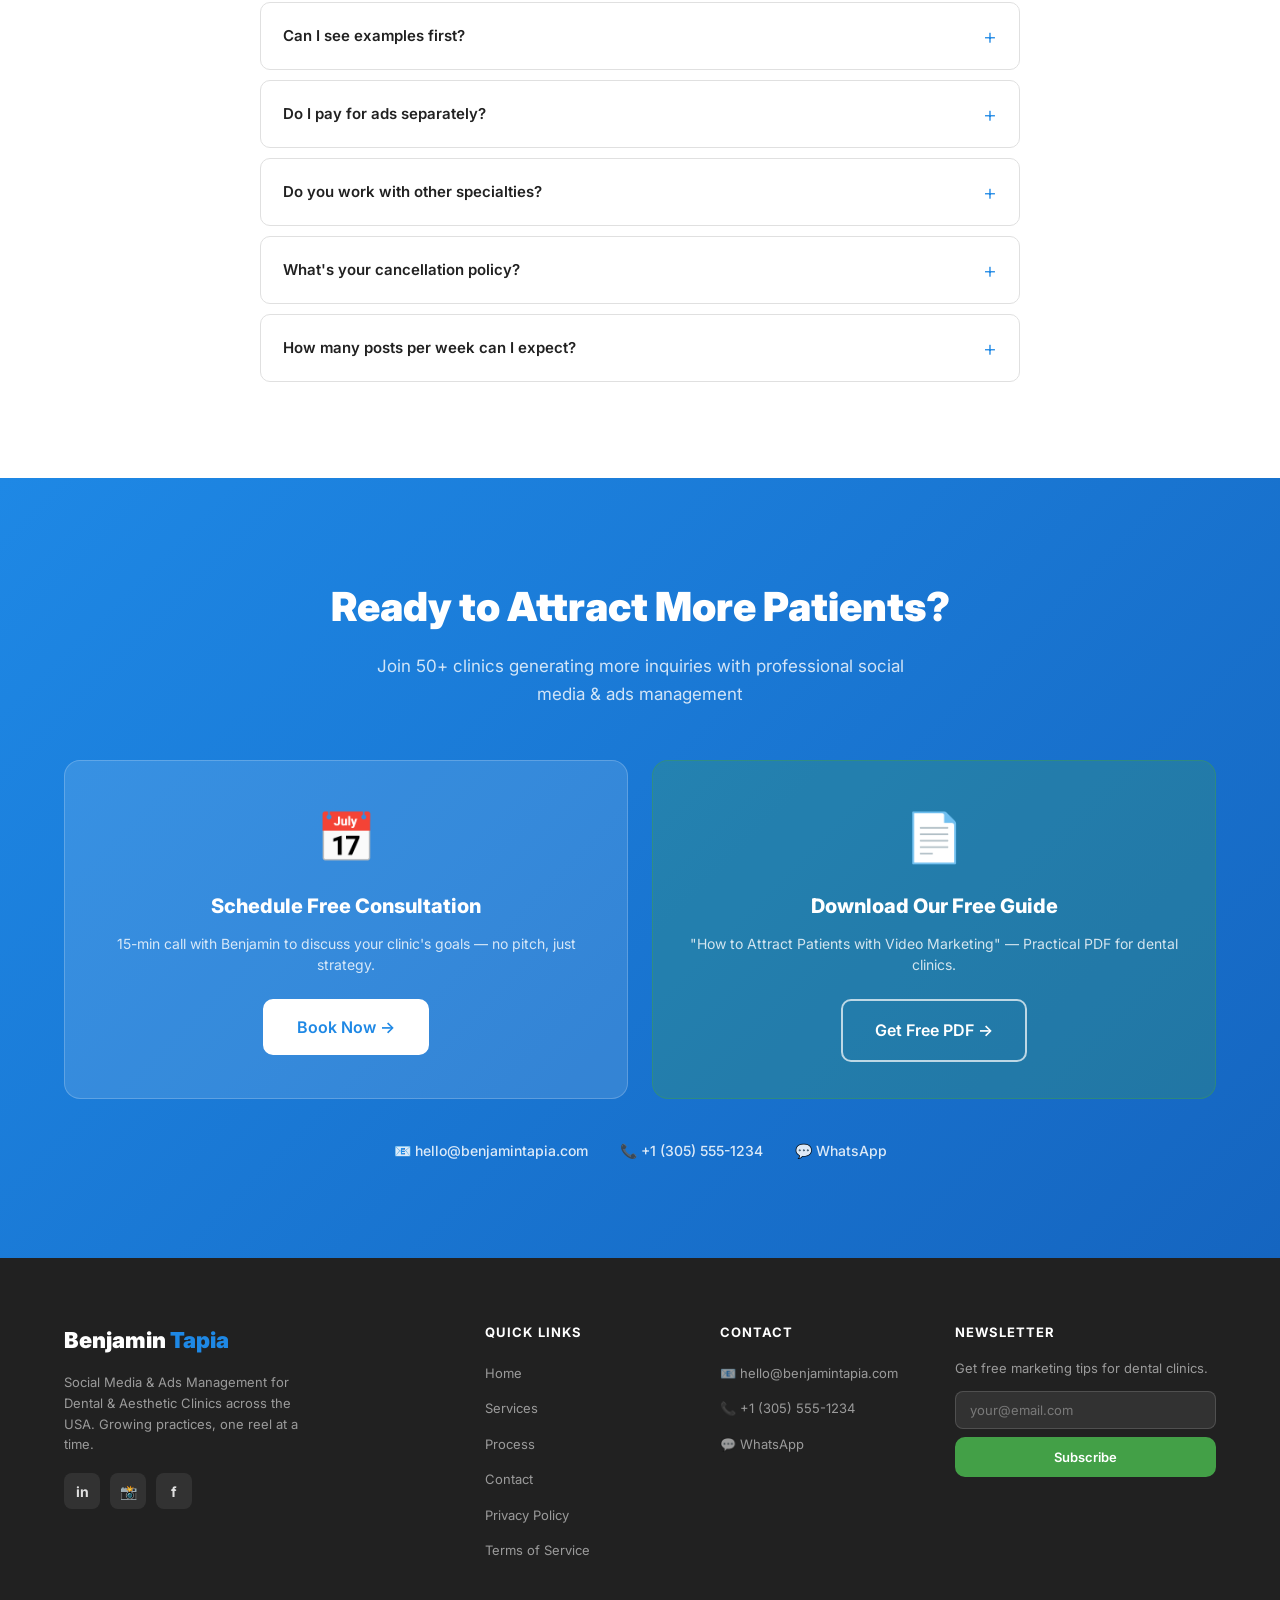
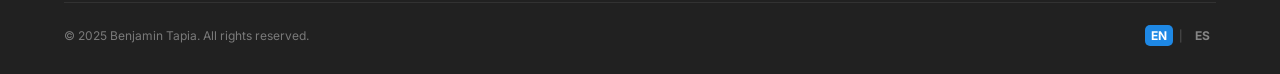
==== commit 81cfeec3: "Complete redesign: Benjamin Tapia Social Media & Ads site Full rebrand with light theme. Includes: h" ====
--- a/index.html
+++ b/index.html
@@ -3,8 +3,15 @@
 <head>
   <meta charset="UTF-8" />
   <meta name="viewport" content="width=device-width, initial-scale=1.0" />
-  <title>DentalVid – Video Marketing for Dental Clinics</title>
-  <meta name="description" content="Grow your dental practice with professional video marketing. Attract more patients, build trust, and fill your calendar faster." />
+  <title>Benjamin Tapia | Social Media & Ads Management for Clinics</title>
+  <meta name="description" content="Professional social media management and paid ads for dental & aesthetic clinics in USA. Increase patient inquiries by 25-30% in 30 days." />
+  <meta name="keywords" content="dental marketing, social media management, paid ads, dental clinic, aesthetic clinic, USA, Facebook ads, Instagram ads, Google ads" />
+  <meta property="og:title" content="Benjamin Tapia | Social Media & Ads for Dental Clinics" />
+  <meta property="og:description" content="Increase patient inquiries by 25-30% in 30 days. Professional social media & paid ads for dental and aesthetic clinics." />
+  <meta property="og:type" content="website" />
+  <!-- Google Analytics placeholder -->
+  <script async src="https://www.googletagmanager.com/gtag/js?id=GA_MEASUREMENT_ID"></script>
+  <script>window.dataLayer=window.dataLayer||[];function gtag(){dataLayer.push(arguments);}gtag('js',new Date());gtag('config','GA_MEASUREMENT_ID');</script>
   <link rel="preconnect" href="https://fonts.googleapis.com" />
   <link rel="preconnect" href="https://fonts.gstatic.com" crossorigin />
   <link href="https://fonts.googleapis.com/css2?family=Inter:wght@400;500;600;700;800;900&display=swap" rel="stylesheet" />
@@ -13,24 +20,37 @@
 <body>
 
   <!-- ===== LANGUAGE MODAL ===== -->
-  <div id="langModal" class="lang-modal" role="dialog" aria-modal="true" aria-label="Select language">
+  <div id="langModal" class="lang-modal" role="dialog" aria-modal="true">
     <div class="lang-modal-card">
-      <div class="lang-modal-logo">
-        <span class="logo-icon">▶</span>
-        Dental<span class="logo-accent">Vid</span>
-      </div>
-      <p class="lang-modal-subtitle">Choose your language / Elige tu idioma</p>
+      <div class="lang-modal-logo">Benjamin <span class="accent">Tapia</span></div>
+      <p class="lang-modal-sub">Choose your language / Elige tu idioma</p>
       <div class="lang-options">
-        <button class="lang-option" data-lang="en" aria-label="English">
+        <button class="lang-option" data-lang="en">
           <span class="lang-flag">🇺🇸</span>
-          <span class="lang-name">English</span>
           <span class="lang-native">English</span>
         </button>
-        <button class="lang-option" data-lang="es" aria-label="Español">
+        <button class="lang-option" data-lang="es">
           <span class="lang-flag">🇪🇸</span>
-          <span class="lang-name">Spanish</span>
           <span class="lang-native">Español</span>
         </button>
+      </div>
+    </div>
+  </div>
+
+  <!-- ===== CALENDLY MODAL ===== -->
+  <div id="calendlyModal" class="cal-modal" style="display:none">
+    <div class="cal-overlay" id="calOverlay"></div>
+    <div class="cal-card">
+      <button class="cal-close" id="calClose">✕</button>
+      <h3 data-i18n="cal.title">Book Your Free 15-Min Consultation</h3>
+      <p data-i18n="cal.sub">Schedule a call with Benjamin to discuss your clinic's goals.</p>
+      <div class="cal-embed">
+        <!-- Replace YOUR_CALENDLY_URL with your actual Calendly link -->
+        <div class="cal-placeholder">
+          <div class="cal-icon">📅</div>
+          <p data-i18n="cal.placeholder">Click below to open Calendly</p>
+          <a href="https://calendly.com/benjaminatapia" target="_blank" class="btn btn-green btn-lg" data-i18n="cal.open">Open Calendly →</a>
+        </div>
       </div>
     </div>
   </div>
@@ -38,397 +58,577 @@
   <!-- ===== NAVBAR ===== -->
   <nav id="navbar">
     <div class="nav-container">
-      <a href="#" class="logo">
-        <span class="logo-icon">▶</span>
-        Dental<span class="logo-accent">Vid</span>
+      <a href="#home" class="nav-logo">
+        Benjamin <span class="accent">Tapia</span>
+        <span class="nav-logo-sub" data-i18n="nav.logoSub">Social Media & Ads</span>
       </a>
       <ul class="nav-links" id="navLinks">
-        <li><a href="#how-it-works" data-i18n="nav.hiw">How It Works</a></li>
-        <li><a href="#packages" data-i18n="nav.packages">Packages</a></li>
-        <li><a href="#testimonials" data-i18n="nav.results">Results</a></li>
-        <li><a href="#portfolio" data-i18n="nav.portfolio">Portfolio</a></li>
+        <li><a href="#home" data-i18n="nav.home">Home</a></li>
+        <li><a href="#services" data-i18n="nav.services">Services</a></li>
+        <li><a href="#process" data-i18n="nav.process">Process</a></li>
+        <li><a href="#testimonials" data-i18n="nav.testimonials">Testimonials</a></li>
         <li><a href="#faq">FAQ</a></li>
+        <li><a href="#contact" data-i18n="nav.contact">Contact</a></li>
       </ul>
       <div class="nav-right">
-        <a href="#contact" class="btn btn-nav" data-i18n="nav.cta">Book a Call</a>
-        <div class="lang-toggle" id="langToggle" title="Change language">
+        <div class="lang-toggle">
           <button class="lang-toggle-btn active" data-lang="en">EN</button>
-          <span class="lang-sep">|</span>
+          <span>|</span>
           <button class="lang-toggle-btn" data-lang="es">ES</button>
         </div>
-      </div>
-      <button class="hamburger" id="hamburger" aria-label="Menu">
-        <span></span><span></span><span></span>
-      </button>
+        <button class="btn btn-green" id="navCta" data-i18n="nav.cta">Book Consultation</button>
+      </div>
+      <button class="hamburger" id="hamburger"><span></span><span></span><span></span></button>
     </div>
   </nav>
 
   <!-- ===== HERO ===== -->
-  <section id="hero">
-    <div class="hero-bg-shapes">
-      <div class="shape shape-1"></div>
-      <div class="shape shape-2"></div>
-      <div class="shape shape-3"></div>
-    </div>
-    <div class="container hero-content">
-      <div class="badge animate-fade-up" data-i18n="hero.badge">🎯 #1 Video Marketing Agency for Dental Clinics</div>
-      <h1 class="animate-fade-up delay-1" data-i18n="hero.h1">
-        Turn Your Dental Practice Into a<br />
-        <span class="gradient-text">Patient-Attracting Machine</span>
-      </h1>
-      <p class="hero-sub animate-fade-up delay-2" data-i18n="hero.sub">
-        Professional video marketing that builds trust, fills your chair, and grows your revenue — without you lifting a finger.
-      </p>
-      <div class="hero-ctas animate-fade-up delay-3">
-        <a href="https://calendly.com/dentalvid/strategy-call" target="_blank" class="btn btn-primary btn-lg pulse" data-i18n="hero.cta1">
-          🗓 Book Free Strategy Call
-        </a>
-        <a href="#packages" class="btn btn-outline btn-lg" data-i18n="hero.cta2">View Packages →</a>
-      </div>
-      <div class="hero-stats animate-fade-up delay-4">
-        <div class="stat">
-          <strong>350+</strong>
-          <span data-i18n="hero.stat1">Clinics Served</span>
-        </div>
-        <div class="stat-divider"></div>
-        <div class="stat">
-          <strong>4.2M+</strong>
-          <span data-i18n="hero.stat2">Views Generated</span>
-        </div>
-        <div class="stat-divider"></div>
-        <div class="stat">
-          <strong>3×</strong>
-          <span data-i18n="hero.stat3">Avg. ROI in 90 days</span>
-        </div>
-      </div>
-    </div>
-    <div class="hero-video-preview animate-fade-up delay-3">
-      <div class="video-mockup">
-        <div class="video-play-btn">▶</div>
-        <div class="video-overlay-text" data-i18n="hero.videoLabel">See a sample reel</div>
-      </div>
-    </div>
-  </section>
-
-  <!-- ===== LOGOS BAND ===== -->
-  <section id="logos-band">
-    <div class="container">
-      <p class="logos-label" data-i18n="logos.label">Trusted by practices across the USA</p>
-      <div class="logos-track">
-        <span>SmilePlus Dental</span>
-        <span>BrightSmile Co.</span>
-        <span>ClearPath Orthodontics</span>
-        <span>Premier Dental Group</span>
-        <span>Family First Dental</span>
-        <span>Elite Smiles NYC</span>
-        <span>Coastal Dentistry</span>
-        <span>SmilePlus Dental</span>
-        <span>BrightSmile Co.</span>
-        <span>ClearPath Orthodontics</span>
-      </div>
-    </div>
-  </section>
-
-  <!-- ===== HOW IT WORKS ===== -->
-  <section id="how-it-works">
+  <section id="home" class="hero">
+    <div class="hero-bg"></div>
+    <div class="container hero-inner">
+      <div class="hero-text">
+        <div class="hero-badge animate-fade-up" data-i18n="hero.badge">🦷 Dental & Aesthetic Clinics — USA</div>
+        <h1 class="animate-fade-up delay-1" data-i18n="hero.h1">Attract More Patients with Professional Social Media &amp; Paid Ads</h1>
+        <p class="hero-sub animate-fade-up delay-2" data-i18n="hero.sub">Increase inquiries by 25-30% in 30 days | Join 50+ clinics across the USA</p>
+        <div class="hero-ctas animate-fade-up delay-3">
+          <button class="btn btn-blue btn-lg open-cal" data-i18n="hero.cta1">Start Free Consultation</button>
+          <a href="#portfolio" class="btn btn-outline btn-lg" data-i18n="hero.cta2">View Our Results</a>
+        </div>
+        <div class="hero-trust animate-fade-up delay-4">
+          <span>⭐⭐⭐⭐⭐</span>
+          <span data-i18n="hero.trust">Trusted by 50+ clinics in Florida, Texas, California & more</span>
+        </div>
+      </div>
+      <div class="hero-visual animate-fade-up delay-2">
+        <div class="hero-card-stack">
+          <div class="hero-card hc-1">
+            <div class="hc-icon">📱</div>
+            <div class="hc-text">
+              <strong data-i18n="hero.card1t">+32% Inquiries</strong>
+              <span data-i18n="hero.card1s">Smile Center, FL</span>
+            </div>
+          </div>
+          <div class="hero-card hc-2">
+            <div class="hc-icon">🎯</div>
+            <div class="hc-text">
+              <strong data-i18n="hero.card2t">3.8× ROAS</strong>
+              <span data-i18n="hero.card2s">Premier Dental, TX</span>
+            </div>
+          </div>
+          <div class="hero-card hc-3">
+            <div class="hc-icon">⚡</div>
+            <div class="hc-text">
+              <strong data-i18n="hero.card3t">Results in 14 days</strong>
+              <span data-i18n="hero.card3s">EliteSmile, CA</span>
+            </div>
+          </div>
+          <div class="hero-main-visual">
+            <div class="phone-mockup">
+              <div class="phone-screen">
+                <div class="ig-post">
+                  <div class="ig-header">
+                    <div class="ig-avatar">BT</div>
+                    <div>
+                      <div class="ig-name">benjamintapia.ads</div>
+                      <div class="ig-location">Miami, FL</div>
+                    </div>
+                  </div>
+                  <div class="ig-image">🦷</div>
+                  <div class="ig-actions">❤️ 247 &nbsp; 💬 38 &nbsp; 🔖</div>
+                  <div class="ig-caption" data-i18n="hero.igCaption">Transform your smile ✨ Book now!</div>
+                </div>
+              </div>
+            </div>
+          </div>
+        </div>
+      </div>
+    </div>
+    <div class="scroll-indicator">
+      <span data-i18n="hero.scroll">Scroll to explore</span>
+      <div class="chevron-down"></div>
+    </div>
+  </section>
+
+  <!-- ===== SOCIAL PROOF BAND ===== -->
+  <div class="trust-band">
+    <div class="container">
+      <p class="trust-label" data-i18n="trust.label">Trusted by clinics across the USA</p>
+      <div class="trust-logos">
+        <span>SmilePlus Dental · FL</span>
+        <span>Elite Aesthetics · TX</span>
+        <span>ClearPath Ortho · CA</span>
+        <span>Premier Dental · NY</span>
+        <span>BrightSmile · AZ</span>
+        <span>LuxeSkin Clinic · CO</span>
+        <span>Family Dental Care · FL</span>
+        <span>SmilePlus Dental · FL</span>
+        <span>Elite Aesthetics · TX</span>
+        <span>ClearPath Ortho · CA</span>
+      </div>
+    </div>
+  </div>
+
+  <!-- ===== PROBLEM + SOLUTION ===== -->
+  <section id="problem" class="section bg-white">
     <div class="container">
       <div class="section-header">
-        <span class="section-tag" data-i18n="hiw.tag">The Process</span>
-        <h2 data-i18n="hiw.h2">From Zero to Full Calendar in 5 Simple Steps</h2>
-        <p data-i18n="hiw.sub">We handle everything — strategy, filming, editing, and distribution. You just show up.</p>
-      </div>
-      <div class="steps-grid">
-        <div class="step-card animate-on-scroll">
-          <div class="step-number">01</div>
-          <div class="step-icon">🔍</div>
-          <h3 data-i18n="hiw.s1.title">Discovery Call</h3>
-          <p data-i18n="hiw.s1.body">We analyze your practice, competitors, and target patients to craft a tailored video strategy that resonates in your local market.</p>
-        </div>
-        <div class="step-card animate-on-scroll delay-1">
-          <div class="step-number">02</div>
-          <div class="step-icon">📋</div>
-          <h3 data-i18n="hiw.s2.title">Custom Strategy</h3>
-          <p data-i18n="hiw.s2.body">Our team builds a full content calendar — video scripts, posting schedule, and platform targeting — designed to attract your ideal patient.</p>
-        </div>
-        <div class="step-card animate-on-scroll delay-2">
-          <div class="step-number">03</div>
-          <div class="step-icon">🎬</div>
-          <h3 data-i18n="hiw.s3.title">Professional Production</h3>
-          <p data-i18n="hiw.s3.body">Cinematic-quality filming at your clinic (or remote production for digital content), edited with motion graphics, captions, and hooks that stop the scroll.</p>
-        </div>
-        <div class="step-card animate-on-scroll delay-3">
-          <div class="step-number">04</div>
-          <div class="step-icon">🚀</div>
-          <h3 data-i18n="hiw.s4.title">Multi-Platform Launch</h3>
-          <p data-i18n="hiw.s4.body">We publish and optimize your videos across Instagram, Facebook, YouTube, TikTok, and Google — maximizing reach without you touching a single app.</p>
-        </div>
-        <div class="step-card animate-on-scroll delay-4">
-          <div class="step-number">05</div>
-          <div class="step-icon">📈</div>
-          <h3 data-i18n="hiw.s5.title">Track &amp; Scale</h3>
-          <p data-i18n="hiw.s5.body">Monthly performance reports with real metrics — views, leads, booked appointments — and ongoing optimization to keep growth compounding.</p>
-        </div>
-      </div>
-    </div>
-  </section>
-
-  <!-- ===== PACKAGES ===== -->
-  <section id="packages">
+        <span class="section-tag" data-i18n="prob.tag">The Problem</span>
+        <h2 data-i18n="prob.h2">Why Most Clinics Struggle to Get Patients Online</h2>
+      </div>
+      <div class="three-cols">
+        <div class="prob-card animate-on-scroll">
+          <div class="prob-icon">📸</div>
+          <h3 data-i18n="prob.c1.title">Photos Aren't Enough</h3>
+          <p data-i18n="prob.c1.body">Most clinics rely on photos and text. Patients scroll past without stopping, and you lose potential bookings every day.</p>
+        </div>
+        <div class="prob-card highlight animate-on-scroll delay-1">
+          <div class="prob-icon">🎬</div>
+          <h3 data-i18n="prob.c2.title">Videos Convert</h3>
+          <p data-i18n="prob.c2.body">Professional videos show emotion, transformation, and build the trust that turns a stranger into a booked patient.</p>
+        </div>
+        <div class="prob-card animate-on-scroll delay-2">
+          <div class="prob-icon">✅</div>
+          <h3 data-i18n="prob.c3.title">We Create It All</h3>
+          <p data-i18n="prob.c3.body">High-quality posts, reels, ad campaigns, and optimization — all done for you. You focus on patients, we handle growth.</p>
+        </div>
+      </div>
+    </div>
+  </section>
+
+  <!-- ===== STATS ===== -->
+  <section class="stats-section">
+    <div class="container">
+      <div class="stats-grid">
+        <div class="stat-box blue animate-on-scroll">
+          <div class="stat-num">+25%</div>
+          <div class="stat-label" data-i18n="stats.s1">Average Patient Inquiry Increase</div>
+        </div>
+        <div class="stat-box green animate-on-scroll delay-1">
+          <div class="stat-num">30</div>
+          <div class="stat-label" data-i18n="stats.s2">Days Average Time to ROI</div>
+        </div>
+        <div class="stat-box orange animate-on-scroll delay-2">
+          <div class="stat-num">50+</div>
+          <div class="stat-label" data-i18n="stats.s3">Clinics We've Helped</div>
+        </div>
+        <div class="stat-box dark animate-on-scroll delay-3">
+          <div class="stat-num">99%</div>
+          <div class="stat-label" data-i18n="stats.s4">Client Satisfaction Rate</div>
+        </div>
+      </div>
+    </div>
+  </section>
+
+  <!-- ===== SERVICES / PACKAGES ===== -->
+  <section id="services" class="section bg-light">
     <div class="container">
       <div class="section-header">
-        <span class="section-tag" data-i18n="pkg.tag">Pricing</span>
-        <h2 data-i18n="pkg.h2">Choose the Plan That Fills Your Chairs</h2>
-        <p data-i18n="pkg.sub">Transparent pricing. No hidden fees. Cancel anytime after 90 days.</p>
-      </div>
-      <div class="packages-grid">
-
-        <!-- 1. Starter / Basic — $400 -->
-        <div class="package-card animate-on-scroll">
-          <div class="package-tier" data-i18n="pkg.starter.tier">Starter</div>
-          <div class="package-price">
-            <span class="price-currency">$</span>400
-            <span class="price-period">/mo</span>
-          </div>
-          <p class="package-tagline" data-i18n="pkg.starter.tagline">Perfect for practices taking their first steps on social media</p>
-          <ul class="package-features">
-            <li data-i18n="pkg.starter.f1">✅ 4 posts/month</li>
-            <li data-i18n="pkg.starter.f2">✅ Basic community management</li>
-            <li data-i18n="pkg.starter.f3">✅ 1 monthly report</li>
-            <li data-i18n="pkg.starter.f4">✅ Email support</li>
-            <li class="disabled" data-i18n="pkg.starter.f5">❌ Video reels editing</li>
-            <li class="disabled" data-i18n="pkg.starter.f6">❌ Paid ad management</li>
+        <span class="section-tag" data-i18n="pkg.tag">Pricing & Services</span>
+        <h2 data-i18n="pkg.h2">Choose the Plan That Grows Your Clinic</h2>
+        <p data-i18n="pkg.sub">Transparent pricing. No hidden fees. Ads budget paid directly to platforms.</p>
+      </div>
+      <div class="pkg-grid">
+
+        <!-- STARTER -->
+        <div class="pkg-card animate-on-scroll">
+          <div class="pkg-head">
+            <div class="pkg-name" data-i18n="pkg.s.name">STARTER</div>
+            <div class="pkg-price"><span class="pkg-dollar">$</span>400<span class="pkg-mo">/month</span></div>
+            <div class="pkg-desc" data-i18n="pkg.s.desc">For clinics just starting</div>
+          </div>
+          <ul class="pkg-features">
+            <li data-i18n="pkg.s.f1">✅ 4 posts/month</li>
+            <li data-i18n="pkg.s.f2">✅ 2 reels/month</li>
+            <li data-i18n="pkg.s.f3">✅ Basic community management</li>
+            <li data-i18n="pkg.s.f4">✅ Comments response &lt;24h</li>
+            <li data-i18n="pkg.s.f5">✅ 1 monthly report</li>
+            <li data-i18n="pkg.s.f6">✅ Email support</li>
+            <li class="feat-no" data-i18n="pkg.s.f7">❌ Paid ads management</li>
+            <li class="feat-no" data-i18n="pkg.s.f8">❌ Video testimonials</li>
           </ul>
-          <a href="https://calendly.com/dentalvid/strategy-call" target="_blank" class="btn btn-outline w-full" data-i18n="pkg.getStarted">Get Started</a>
-        </div>
-
-        <!-- 2. Professional — $700 -->
-        <div class="package-card popular animate-on-scroll delay-1">
-          <div class="popular-badge" data-i18n="pkg.popularBadge">⭐ Most Common</div>
-          <div class="package-tier" data-i18n="pkg.pro.tier">Professional</div>
-          <div class="package-price">
-            <span class="price-currency">$</span>700
-            <span class="price-period">/mo</span>
-          </div>
-          <p class="package-tagline" data-i18n="pkg.pro.tagline">For growing practices ready to build a real social presence</p>
-          <ul class="package-features">
-            <li data-i18n="pkg.pro.f1">✅ 8 posts/month (2 per week)</li>
-            <li data-i18n="pkg.pro.f2">✅ Full community management</li>
-            <li data-i18n="pkg.pro.f3">✅ Comment &amp; DM replies</li>
-            <li data-i18n="pkg.pro.f4">✅ 2 monthly reports</li>
-            <li data-i18n="pkg.pro.f5">✅ Engagement analysis</li>
-            <li data-i18n="pkg.pro.f6">✅ Email + chat support</li>
-            <li class="disabled" data-i18n="pkg.pro.f7">❌ Video reels editing</li>
-            <li class="disabled" data-i18n="pkg.pro.f8">❌ Paid ad management</li>
+          <div class="pkg-platforms" data-i18n="pkg.s.platforms">📱 Instagram + Facebook</div>
+          <div class="pkg-contract" data-i18n="pkg.s.contract">⏱ 1 month minimum</div>
+          <button class="btn btn-outline w-full open-cal" data-i18n="pkg.s.cta">Get Started</button>
+          <div class="pkg-note" data-i18n="pkg.s.note">Budget ads: Not included</div>
+        </div>
+
+        <!-- PROFESSIONAL (featured) -->
+        <div class="pkg-card featured animate-on-scroll delay-1">
+          <div class="pkg-ribbon" data-i18n="pkg.p.ribbon">MOST POPULAR</div>
+          <div class="pkg-head">
+            <div class="pkg-name" data-i18n="pkg.p.name">PROFESSIONAL</div>
+            <div class="pkg-price"><span class="pkg-dollar">$</span>750<span class="pkg-mo">/month</span></div>
+            <div class="pkg-desc" data-i18n="pkg.p.desc">For growing clinics</div>
+          </div>
+          <ul class="pkg-features">
+            <li data-i18n="pkg.p.f1">✅ 8 posts/month (2 per week)</li>
+            <li data-i18n="pkg.p.f2">✅ 4 reels/month (30–45 sec)</li>
+            <li data-i18n="pkg.p.f3">✅ Complete community management</li>
+            <li data-i18n="pkg.p.f4">✅ Comments/DMs response &lt;4h</li>
+            <li data-i18n="pkg.p.f5">✅ Engagement analysis</li>
+            <li data-i18n="pkg.p.f6">✅ 2 monthly detailed reports</li>
+            <li data-i18n="pkg.p.f7">✅ Email + chat support</li>
+            <li data-i18n="pkg.p.f8">✅ Ads setup &amp; monitoring included</li>
           </ul>
-          <a href="https://calendly.com/dentalvid/strategy-call" target="_blank" class="btn btn-primary w-full" data-i18n="pkg.getStarted">Get Started</a>
-        </div>
-
-        <!-- 3. Elite — $1,000 -->
-        <div class="package-card animate-on-scroll delay-2">
-          <div class="package-tier" data-i18n="pkg.premium.tier">Elite</div>
-          <div class="package-price">
-            <span class="price-currency">$</span>1,000
-            <span class="price-period">/mo</span>
-          </div>
-          <p class="package-tagline" data-i18n="pkg.premium.tagline">Full content creation + 24/7 community management</p>
-          <ul class="package-features">
-            <li data-i18n="pkg.premium.f1">✅ 12–16 posts/month (3–4/week)</li>
-            <li data-i18n="pkg.premium.f2">✅ Professional content creation</li>
-            <li data-i18n="pkg.premium.f3">✅ Video reels editing (2–4/month)</li>
-            <li data-i18n="pkg.premium.f4">✅ 24/7 community management</li>
-            <li data-i18n="pkg.premium.f5">✅ Influencer outreach</li>
-            <li data-i18n="pkg.premium.f6">✅ 4 detailed monthly reports</li>
-            <li data-i18n="pkg.premium.f7">✅ Strategy consultation (1×/month)</li>
-            <li class="disabled" data-i18n="pkg.premium.f8">❌ Paid ad management</li>
+          <div class="pkg-platforms" data-i18n="pkg.p.platforms">📱 Instagram + Facebook + TikTok</div>
+          <div class="pkg-ads" data-i18n="pkg.p.ads">💰 Ads budget: $500–1,000/mo (client pays platform)</div>
+          <div class="pkg-contract" data-i18n="pkg.p.contract">⏱ 3 months minimum</div>
+          <button class="btn btn-green w-full open-cal" data-i18n="pkg.p.cta">Start Now</button>
+          <div class="pkg-note green-note" data-i18n="pkg.p.note">⭐ Most popular option</div>
+        </div>
+
+        <!-- PREMIUM -->
+        <div class="pkg-card animate-on-scroll delay-2">
+          <div class="pkg-head">
+            <div class="pkg-name" data-i18n="pkg.pr.name">PREMIUM</div>
+            <div class="pkg-price"><span class="pkg-dollar">$</span>1,200<span class="pkg-mo">/month</span></div>
+            <div class="pkg-desc" data-i18n="pkg.pr.desc">For serious growth</div>
+          </div>
+          <ul class="pkg-features">
+            <li data-i18n="pkg.pr.f1">✅ 12 posts/month (3 per week)</li>
+            <li data-i18n="pkg.pr.f2">✅ 8 reels/month (60 sec)</li>
+            <li data-i18n="pkg.pr.f3">✅ 1 advanced carousel/month</li>
+            <li data-i18n="pkg.pr.f4">✅ Professional content creation</li>
+            <li data-i18n="pkg.pr.f5">✅ 24/7 community management</li>
+            <li data-i18n="pkg.pr.f6">✅ Comments/DMs response &lt;2h</li>
+            <li data-i18n="pkg.pr.f7">✅ 4 monthly detailed reports</li>
+            <li data-i18n="pkg.pr.f8">✅ Strategy consultation 1×/month</li>
+            <li data-i18n="pkg.pr.f9">✅ Advanced ads management</li>
+            <li data-i18n="pkg.pr.f10">✅ A/B testing &amp; optimization</li>
+            <li data-i18n="pkg.pr.f11">✅ Landing page optimization</li>
+            <li data-i18n="pkg.pr.f12">✅ Weekly ROAS reports</li>
           </ul>
-          <a href="https://calendly.com/dentalvid/strategy-call" target="_blank" class="btn btn-outline w-full" data-i18n="pkg.getStarted">Get Started</a>
-        </div>
-
-        <!-- 4. VIP — $1,200 -->
-        <div class="package-card vip animate-on-scroll delay-3">
-          <div class="popular-badge vip-badge" data-i18n="pkg.vip.badge">⭐⭐ Full Management</div>
-          <div class="package-tier" data-i18n="pkg.vip.tier">VIP</div>
-          <div class="package-price">
-            <span class="price-currency">$</span>1,200
-            <span class="price-period">/mo</span>
-          </div>
-          <p class="package-tagline" data-i18n="pkg.vip.tagline">White-glove full management for ambitious multi-location practices</p>
-          <ul class="package-features">
-            <li data-i18n="pkg.vip.f1">✅ 20+ posts/month</li>
-            <li data-i18n="pkg.vip.f2">✅ Unlimited reels</li>
-            <li data-i18n="pkg.vip.f3">✅ Paid ads management ⭐</li>
-            <li data-i18n="pkg.vip.f4">✅ Full community management</li>
-            <li data-i18n="pkg.vip.f5">✅ Brand strategy</li>
-            <li data-i18n="pkg.vip.f6">✅ Monthly consultation</li>
-            <li data-i18n="pkg.vip.f7">✅ Competitive analysis</li>
+          <div class="pkg-platforms" data-i18n="pkg.pr.platforms">📱 Instagram + Facebook + TikTok + Google Ads</div>
+          <div class="pkg-ads" data-i18n="pkg.pr.ads">💰 Ads budget: $1,000–2,000/mo (client pays platform)</div>
+          <div class="pkg-contract" data-i18n="pkg.pr.contract">⏱ 3 months minimum</div>
+          <button class="btn btn-blue w-full open-cal" data-i18n="pkg.pr.cta">Get Premium</button>
+          <div class="pkg-note" data-i18n="pkg.pr.note">Best for growing clinics</div>
+        </div>
+
+        <!-- VIP -->
+        <div class="pkg-card vip animate-on-scroll delay-3">
+          <div class="pkg-head">
+            <div class="pkg-name" data-i18n="pkg.v.name">VIP</div>
+            <div class="pkg-price"><span class="pkg-dollar">$</span>2,000<span class="pkg-mo">/month</span></div>
+            <div class="pkg-desc" data-i18n="pkg.v.desc">For premium clinics</div>
+          </div>
+          <ul class="pkg-features">
+            <li data-i18n="pkg.v.f1">✅ 16+ posts/month (4 per week)</li>
+            <li data-i18n="pkg.v.f2">✅ 12 reels/month (90+ sec, high-production)</li>
+            <li data-i18n="pkg.v.f3">✅ 2 advanced carousels/month</li>
+            <li data-i18n="pkg.v.f4">✅ 2 professional video testimonials/month</li>
+            <li data-i18n="pkg.v.f5">✅ Professional content creation</li>
+            <li data-i18n="pkg.v.f6">✅ 24/7 premium community management</li>
+            <li data-i18n="pkg.v.f7">✅ DMs response &lt;30 minutes</li>
+            <li data-i18n="pkg.v.f8">✅ 4 reports + daily analytics</li>
+            <li data-i18n="pkg.v.f9">✅ 2 strategy consultations/month</li>
+            <li data-i18n="pkg.v.f10">✅ Advanced ads (FB, IG, Google, TikTok)</li>
+            <li data-i18n="pkg.v.f11">✅ A/B testing exhaustive</li>
+            <li data-i18n="pkg.v.f12">✅ Landing page creation &amp; optimization</li>
+            <li data-i18n="pkg.v.f13">✅ Daily ROAS reports</li>
+            <li data-i18n="pkg.v.f14">✅ Monthly competitive analysis</li>
+            <li data-i18n="pkg.v.f15">✅ Priority 24/7 phone support</li>
           </ul>
-          <a href="https://calendly.com/dentalvid/strategy-call" target="_blank" class="btn btn-outline w-full" data-i18n="pkg.getStarted">Get Started</a>
-        </div>
-
-        <!-- 5. Enterprise — $1,600 -->
-        <div class="package-card enterprise animate-on-scroll delay-4">
-          <div class="popular-badge enterprise-badge" data-i18n="pkg.enterprise.badge">⭐⭐⭐ Top Tier</div>
-          <div class="package-tier" data-i18n="pkg.enterprise.tier">Enterprise</div>
-          <div class="package-price">
-            <span class="price-currency">$</span>1,600
-            <span class="price-period">/mo</span>
-          </div>
-          <p class="package-tagline" data-i18n="pkg.enterprise.tagline">The complete growth engine for top dental practices</p>
-          <ul class="package-features">
-            <li data-i18n="pkg.enterprise.f1">✅ Unlimited posts &amp; reels</li>
-            <li data-i18n="pkg.enterprise.f2">✅ Paid ads management + budget</li>
-            <li data-i18n="pkg.enterprise.f3">✅ Full brand &amp; content strategy</li>
-            <li data-i18n="pkg.enterprise.f4">✅ 24/7 community management</li>
-            <li data-i18n="pkg.enterprise.f5">✅ Weekly strategy sessions</li>
-            <li data-i18n="pkg.enterprise.f6">✅ Influencer + PR outreach</li>
-            <li data-i18n="pkg.enterprise.f7">✅ Multi-location coverage</li>
-          </ul>
-          <a href="https://calendly.com/dentalvid/strategy-call" target="_blank" class="btn btn-primary w-full" data-i18n="pkg.getStarted">Get Started</a>
-        </div>
-
-      </div>
-      <p class="packages-note" data-i18n="pkg.note">
-        💡 Not sure which plan fits? <a href="#contact">Let's chat</a> — we'll recommend the right fit for your practice size and goals.
-      </p>
+          <div class="pkg-platforms" data-i18n="pkg.v.platforms">📱 Instagram + Facebook + TikTok + Google + LinkedIn</div>
+          <div class="pkg-ads" data-i18n="pkg.v.ads">💰 Ads budget: $2,000–3,500/mo (client pays platform)</div>
+          <div class="pkg-contract" data-i18n="pkg.v.contract">⏱ 6 months minimum</div>
+          <button class="btn btn-orange w-full open-cal" data-i18n="pkg.v.cta">Go VIP</button>
+          <div class="pkg-note" data-i18n="pkg.v.note">🏆 Most comprehensive package</div>
+        </div>
+
+      </div>
+      <p class="pkg-bottom-note" data-i18n="pkg.bottomNote">💡 Not sure which plan is right for you? <button class="link-btn open-cal" data-i18n="pkg.chat">Book a free 15-min call</button> — no pressure, no commitment.</p>
+    </div>
+  </section>
+
+  <!-- ===== COMPARISON TABLE ===== -->
+  <section id="compare" class="section bg-white">
+    <div class="container">
+      <div class="section-header">
+        <span class="section-tag" data-i18n="cmp.tag">Comparison</span>
+        <h2 data-i18n="cmp.h2">Compare All Plans Side by Side</h2>
+      </div>
+      <div class="table-scroll">
+        <table class="compare-table">
+          <thead>
+            <tr>
+              <th data-i18n="cmp.feature">Feature</th>
+              <th data-i18n="cmp.starter">Starter<br/><span class="th-price">$400/mo</span></th>
+              <th class="th-featured" data-i18n="cmp.pro">Professional<br/><span class="th-price">$750/mo</span></th>
+              <th data-i18n="cmp.premium">Premium<br/><span class="th-price">$1,200/mo</span></th>
+              <th data-i18n="cmp.vip">VIP<br/><span class="th-price">$2,000/mo</span></th>
+            </tr>
+          </thead>
+          <tbody>
+            <tr><td data-i18n="cmp.r1">Posts/month</td><td>4</td><td class="td-feat">8</td><td>12</td><td>16+</td></tr>
+            <tr><td data-i18n="cmp.r2">Reels/month</td><td>2</td><td class="td-feat">4</td><td>8</td><td>12</td></tr>
+            <tr><td data-i18n="cmp.r3">Carousels/month</td><td>❌</td><td class="td-feat">❌</td><td>1</td><td>2</td></tr>
+            <tr><td data-i18n="cmp.r4">Video testimonials</td><td>❌</td><td class="td-feat">❌</td><td>❌</td><td>✅ 2/mo</td></tr>
+            <tr><td data-i18n="cmp.r5">Community management</td><td data-i18n="cmp.basic">Basic</td><td class="td-feat" data-i18n="cmp.complete">Complete</td><td data-i18n="cmp.full247">24/7</td><td data-i18n="cmp.premium247">24/7 Premium</td></tr>
+            <tr><td data-i18n="cmp.r6">Monthly reports</td><td>1</td><td class="td-feat">2</td><td>4</td><td data-i18n="cmp.daily">4 + Daily</td></tr>
+            <tr><td data-i18n="cmp.r7">Ads management</td><td>❌</td><td class="td-feat">✅</td><td>✅</td><td>✅</td></tr>
+            <tr><td data-i18n="cmp.r8">Landing pages</td><td>❌</td><td class="td-feat">❌</td><td data-i18n="cmp.optimization">Optimization</td><td data-i18n="cmp.creation">Creation + Opt.</td></tr>
+            <tr><td data-i18n="cmp.r9">Google Ads</td><td>❌</td><td class="td-feat">❌</td><td>✅</td><td>✅</td></tr>
+            <tr><td data-i18n="cmp.r10">TikTok Ads</td><td>❌</td><td class="td-feat">✅</td><td>✅</td><td>✅</td></tr>
+            <tr><td data-i18n="cmp.r11">Strategy consultations</td><td>❌</td><td class="td-feat">❌</td><td data-i18n="cmp.monthly">1×/month</td><td data-i18n="cmp.bimonthly">2×/month</td></tr>
+            <tr><td data-i18n="cmp.r12">Support</td><td>Email</td><td class="td-feat">Email + Chat</td><td>Email + Chat</td><td data-i18n="cmp.phone247">24/7 Phone</td></tr>
+          </tbody>
+        </table>
+      </div>
+    </div>
+  </section>
+
+  <!-- ===== PROCESS ===== -->
+  <section id="process" class="section bg-light">
+    <div class="container">
+      <div class="section-header">
+        <span class="section-tag" data-i18n="proc.tag">How It Works</span>
+        <h2 data-i18n="proc.h2">From First Call to Full Calendar — 5 Simple Steps</h2>
+        <p data-i18n="proc.sub">We handle everything. You focus on treating patients.</p>
+      </div>
+      <div class="timeline">
+        <div class="tl-item animate-on-scroll">
+          <div class="tl-num">01</div>
+          <div class="tl-icon">📅</div>
+          <div class="tl-body">
+            <h3 data-i18n="proc.s1.t">Book a Call</h3>
+            <p data-i18n="proc.s1.b">Schedule your free 15-min consultation with Benjamin to discuss your clinic's goals and current challenges.</p>
+          </div>
+        </div>
+        <div class="tl-connector"></div>
+        <div class="tl-item animate-on-scroll delay-1">
+          <div class="tl-num">02</div>
+          <div class="tl-icon">💡</div>
+          <div class="tl-body">
+            <h3 data-i18n="proc.s2.t">Strategy Session</h3>
+            <p data-i18n="proc.s2.b">We analyze your clinic, target audience, competitors, and goals to create a custom social media & ads strategy.</p>
+          </div>
+        </div>
+        <div class="tl-connector"></div>
+        <div class="tl-item animate-on-scroll delay-2">
+          <div class="tl-num">03</div>
+          <div class="tl-icon">📸</div>
+          <div class="tl-body">
+            <h3 data-i18n="proc.s3.t">Content Creation</h3>
+            <p data-i18n="proc.s3.b">We create professional posts, reels, carousels, and ad creatives tailored to your clinic's brand and patient demographics.</p>
+          </div>
+        </div>
+        <div class="tl-connector"></div>
+        <div class="tl-item animate-on-scroll delay-3">
+          <div class="tl-num">04</div>
+          <div class="tl-icon">📊</div>
+          <div class="tl-body">
+            <h3 data-i18n="proc.s4.t">Launch & Optimize</h3>
+            <p data-i18n="proc.s4.b">We publish content on schedule and launch optimized paid ad campaigns that target patients actively searching for your services.</p>
+          </div>
+        </div>
+        <div class="tl-connector"></div>
+        <div class="tl-item animate-on-scroll delay-4">
+          <div class="tl-num">05</div>
+          <div class="tl-icon">✨</div>
+          <div class="tl-body">
+            <h3 data-i18n="proc.s5.t">Track Results</h3>
+            <p data-i18n="proc.s5.b">Monthly reports with clear metrics — patient inquiries, ROAS, engagement, and growth — so you always know your ROI.</p>
+          </div>
+        </div>
+      </div>
+    </div>
+  </section>
+
+  <!-- ===== PORTFOLIO / BEFORE & AFTER ===== -->
+  <section id="portfolio" class="section bg-white">
+    <div class="container">
+      <div class="section-header">
+        <span class="section-tag" data-i18n="port.tag">Case Studies</span>
+        <h2 data-i18n="port.h2">Before &amp; After: Real Results</h2>
+        <p data-i18n="port.sub">See the exact transformations we've delivered for clinics like yours.</p>
+      </div>
+      <div class="cases-grid">
+
+        <div class="case-card animate-on-scroll">
+          <div class="case-ba">
+            <div class="case-side before">
+              <span class="ba-pill before-pill" data-i18n="port.before">BEFORE</span>
+              <div class="ba-visual">
+                <div class="ba-icon-lg">😴</div>
+                <p data-i18n="port.c1.before">No social presence, stock photos only, 120 followers</p>
+                <div class="ba-metric bad">8 inquiries/mo</div>
+              </div>
+            </div>
+            <div class="case-arrow">→</div>
+            <div class="case-side after">
+              <span class="ba-pill after-pill" data-i18n="port.after">AFTER</span>
+              <div class="ba-visual">
+                <div class="ba-icon-lg">🚀</div>
+                <p data-i18n="port.c1.after">Professional reels, targeted ads, 3.2K followers</p>
+                <div class="ba-metric good">+32% inquiries</div>
+              </div>
+            </div>
+          </div>
+          <div class="case-footer">
+            <div class="case-info">
+              <strong>Smile Center Dental</strong>
+              <span>Miami, FL · 🦷 Dentist</span>
+            </div>
+            <blockquote data-i18n="port.c1.quote">"Benjamin increased our patient inquiries by 32% in just 6 weeks. Incredible ROI."</blockquote>
+            <div class="case-tag">📈 6 weeks · Professional Plan</div>
+          </div>
+        </div>
+
+        <div class="case-card animate-on-scroll delay-1">
+          <div class="case-ba">
+            <div class="case-side before">
+              <span class="ba-pill before-pill" data-i18n="port.before">BEFORE</span>
+              <div class="ba-visual">
+                <div class="ba-icon-lg">📉</div>
+                <p data-i18n="port.c2.before">Inconsistent posting, low engagement, no paid ads</p>
+                <div class="ba-metric bad">2.1% engagement</div>
+              </div>
+            </div>
+            <div class="case-arrow">→</div>
+            <div class="case-side after">
+              <span class="ba-pill after-pill" data-i18n="port.after">AFTER</span>
+              <div class="ba-visual">
+                <div class="ba-icon-lg">📈</div>
+                <p data-i18n="port.c2.after">Consistent reels, 3.8× ROAS on Google Ads, 8.7K followers</p>
+                <div class="ba-metric good">3.8× ROAS</div>
+              </div>
+            </div>
+          </div>
+          <div class="case-footer">
+            <div class="case-info">
+              <strong>Premier Dental Group</strong>
+              <span>Austin, TX · 🦷 Multi-specialty</span>
+            </div>
+            <blockquote data-i18n="port.c2.quote">"Our Google Ads now run at 3.8× ROAS. Best marketing investment we've made."</blockquote>
+            <div class="case-tag">📈 90 days · Premium Plan</div>
+          </div>
+        </div>
+
+        <div class="case-card animate-on-scroll delay-2">
+          <div class="case-ba">
+            <div class="case-side before">
+              <span class="ba-pill before-pill" data-i18n="port.before">BEFORE</span>
+              <div class="ba-visual">
+                <div class="ba-icon-lg">😐</div>
+                <p data-i18n="port.c3.before">Generic content, no video, 3.6 Google rating</p>
+                <div class="ba-metric bad">3.6 ⭐ Google</div>
+              </div>
+            </div>
+            <div class="case-arrow">→</div>
+            <div class="case-side after">
+              <span class="ba-pill after-pill" data-i18n="port.after">AFTER</span>
+              <div class="ba-visual">
+                <div class="ba-icon-lg">⭐</div>
+                <p data-i18n="port.c3.after">Video testimonials, trust-building content, viral reels</p>
+                <div class="ba-metric good">4.9 ⭐ Google</div>
+              </div>
+            </div>
+          </div>
+          <div class="case-footer">
+            <div class="case-info">
+              <strong>EliteSmile Aesthetics</strong>
+              <span>Los Angeles, CA · 💉 Aesthetic Clinic</span>
+            </div>
+            <blockquote data-i18n="port.c3.quote">"Our Google rating went from 3.6 to 4.9 stars. Video testimonials changed everything."</blockquote>
+            <div class="case-tag">📈 60 days · VIP Plan</div>
+          </div>
+        </div>
+
+        <div class="case-card animate-on-scroll delay-3">
+          <div class="case-ba">
+            <div class="case-side before">
+              <span class="ba-pill before-pill" data-i18n="port.before">BEFORE</span>
+              <div class="ba-visual">
+                <div class="ba-icon-lg">💸</div>
+                <p data-i18n="port.c4.before">Wasting $800/mo on ads with no strategy, zero conversions</p>
+                <div class="ba-metric bad">0.4% conv. rate</div>
+              </div>
+            </div>
+            <div class="case-arrow">→</div>
+            <div class="case-side after">
+              <span class="ba-pill after-pill" data-i18n="port.after">AFTER</span>
+              <div class="ba-visual">
+                <div class="ba-icon-lg">💰</div>
+                <p data-i18n="port.c4.after">Optimized ad campaigns, landing page, A/B testing</p>
+                <div class="ba-metric good">4.2% conv. rate</div>
+              </div>
+            </div>
+          </div>
+          <div class="case-footer">
+            <div class="case-info">
+              <strong>BrightSmile Orthodontics</strong>
+              <span>Phoenix, AZ · 🦷 Orthodontist</span>
+            </div>
+            <blockquote data-i18n="port.c4.quote">"We went from wasting ad spend to a 4.2% conversion rate in under 45 days."</blockquote>
+            <div class="case-tag">📈 45 days · Premium Plan</div>
+          </div>
+        </div>
+
+      </div>
     </div>
   </section>
 
   <!-- ===== TESTIMONIALS ===== -->
-  <section id="testimonials">
+  <section id="testimonials" class="section bg-light">
     <div class="container">
       <div class="section-header">
-        <span class="section-tag" data-i18n="testi.tag">Social Proof</span>
-        <h2 data-i18n="testi.h2">Real Dentists. Real Results.</h2>
-        <p data-i18n="testi.sub">Don't take our word for it — hear from practices just like yours.</p>
-      </div>
-      <div class="testimonials-grid">
-
-        <div class="testimonial-card animate-on-scroll">
-          <div class="stars">★★★★★</div>
-          <blockquote data-i18n="testi.t1.quote">
-            "We went from 12 new patients a month to 47 in just 90 days. The videos DentalVid created made us look like a top-tier practice — patients told us they chose us specifically because of our Instagram videos."
-          </blockquote>
-          <div class="testimonial-author">
-            <div class="author-avatar" style="background:#1E88E5">DM</div>
+        <span class="section-tag" data-i18n="testi.tag">Testimonials</span>
+        <h2 data-i18n="testi.h2">What Our Clients Say</h2>
+        <p data-i18n="testi.sub">Real doctors. Real clinics. Real results.</p>
+      </div>
+      <div class="testi-grid">
+
+        <div class="testi-card animate-on-scroll">
+          <div class="testi-stars">⭐⭐⭐⭐⭐</div>
+          <blockquote data-i18n="testi.t1.q">"Benjamin increased our patient inquiries by 32% in just 6 weeks. His strategy was clear, communication was excellent, and the results speak for themselves. Highly recommend to any dental practice."</blockquote>
+          <div class="testi-author">
+            <div class="testi-avatar blue">MT</div>
             <div>
               <strong>Dr. Michael Torres, DDS</strong>
-              <span>Torres Family Dental — Austin, TX</span>
-            </div>
-          </div>
-          <div class="testimonial-result" data-i18n="testi.t1.result">📈 +292% new patients in 90 days</div>
-        </div>
-
-        <div class="testimonial-card animate-on-scroll delay-1">
-          <div class="stars">★★★★★</div>
-          <blockquote data-i18n="testi.t2.quote">
-            "I was skeptical at first — I thought video marketing was only for big brands. But within 6 weeks we had 18K views on a single Invisalign video and our bookings for clear aligners tripled. Best investment I've made."
-          </blockquote>
-          <div class="testimonial-author">
-            <div class="author-avatar" style="background:#43A047">SK</div>
+              <span>Smile Center Dental — Miami, FL</span>
+            </div>
+          </div>
+          <div class="testi-result" data-i18n="testi.t1.r">📈 +32% inquiries · 6 weeks</div>
+        </div>
+
+        <div class="testi-card animate-on-scroll delay-1">
+          <div class="testi-stars">⭐⭐⭐⭐⭐</div>
+          <blockquote data-i18n="testi.t2.q">"I was skeptical about paid ads, but Benjamin showed us exactly where every dollar went. Our Google Ads are running at 3.8× ROAS and our Invisalign bookings tripled. Outstanding."</blockquote>
+          <div class="testi-author">
+            <div class="testi-avatar green">SK</div>
             <div>
               <strong>Dr. Sarah Kim, DMD</strong>
-              <span>BrightSmile Orthodontics — Miami, FL</span>
-            </div>
-          </div>
-          <div class="testimonial-result" data-i18n="testi.t2.result">📈 3× Invisalign bookings in 6 weeks</div>
-        </div>
-
-        <div class="testimonial-card animate-on-scroll delay-2">
-          <div class="stars">★★★★★</div>
-          <blockquote data-i18n="testi.t3.quote">
-            "I run 3 locations and DentalVid handles everything across all of them. One team, consistent brand, incredible results. Our Google reviews went from 3.8 to 4.9 stars because video helped build patient trust before they even walked in."
-          </blockquote>
-          <div class="testimonial-author">
-            <div class="author-avatar" style="background:#FF6F00">RJ</div>
+              <span>Premier Dental Group — Austin, TX</span>
+            </div>
+          </div>
+          <div class="testi-result" data-i18n="testi.t2.r">📈 3.8× ROAS · Invisalign ×3</div>
+        </div>
+
+        <div class="testi-card animate-on-scroll delay-2">
+          <div class="testi-stars">⭐⭐⭐⭐⭐</div>
+          <blockquote data-i18n="testi.t3.q">"The video testimonials Benjamin created for us changed everything. Our Google rating went from 3.6 to 4.9 stars, and new patients specifically mention seeing our content before booking."</blockquote>
+          <div class="testi-author">
+            <div class="testi-avatar orange">LR</div>
+            <div>
+              <strong>Dr. Laura Rodriguez, MD</strong>
+              <span>EliteSmile Aesthetics — Los Angeles, CA</span>
+            </div>
+          </div>
+          <div class="testi-result" data-i18n="testi.t3.r">📈 3.6 → 4.9 Google · 60 days</div>
+        </div>
+
+        <div class="testi-card animate-on-scroll delay-3">
+          <div class="testi-stars">⭐⭐⭐⭐⭐</div>
+          <blockquote data-i18n="testi.t4.q">"We were wasting $800/month on ads that got zero results. Benjamin restructured everything — new landing page, A/B testing, proper targeting. Now we have a 4.2% conversion rate."</blockquote>
+          <div class="testi-author">
+            <div class="testi-avatar dark">RJ</div>
             <div>
               <strong>Dr. Robert Johnson, DDS</strong>
-              <span>Premier Dental Group — Chicago, IL</span>
-            </div>
-          </div>
-          <div class="testimonial-result" data-i18n="testi.t3.result">📈 3.8 → 4.9 Google rating | 3 locations</div>
-        </div>
-
-      </div>
-    </div>
-  </section>
-
-  <!-- ===== PORTFOLIO ===== -->
-  <section id="portfolio">
-    <div class="container">
-      <div class="section-header">
-        <span class="section-tag" data-i18n="port.tag">Portfolio</span>
-        <h2 data-i18n="port.h2">Before &amp; After: Our Work in Action</h2>
-        <p data-i18n="port.sub">See the transformation we create — from bland to brand.</p>
-      </div>
-      <div class="portfolio-grid">
-
-        <div class="portfolio-item animate-on-scroll">
-          <div class="portfolio-before-after">
-            <div class="ba-side before">
-              <span class="ba-label" data-i18n="port.before">BEFORE</span>
-              <div class="ba-content">
-                <div class="ba-icon">📱</div>
-                <p data-i18n="port.p1.before">Zero social presence, only stock photos, 89 followers</p>
-                <div class="ba-metric bad">12 new patients/mo</div>
-              </div>
-            </div>
-            <div class="ba-arrow">→</div>
-            <div class="ba-side after">
-              <span class="ba-label" data-i18n="port.after">AFTER</span>
-              <div class="ba-content">
-                <div class="ba-icon">🎬</div>
-                <p data-i18n="port.p1.after">Cinematic reels, authentic team videos, 4.2K followers</p>
-                <div class="ba-metric good">47 new patients/mo</div>
-              </div>
-            </div>
-          </div>
-          <div class="portfolio-label">Torres Family Dental — Austin, TX</div>
-        </div>
-
-        <div class="portfolio-item animate-on-scroll delay-1">
-          <div class="portfolio-before-after">
-            <div class="ba-side before">
-              <span class="ba-label" data-i18n="port.before">BEFORE</span>
-              <div class="ba-content">
-                <div class="ba-icon">😴</div>
-                <p data-i18n="port.p2.before">Outdated website video, no TikTok, low Invisalign bookings</p>
-                <div class="ba-metric bad">4 Invisalign cases/mo</div>
-              </div>
-            </div>
-            <div class="ba-arrow">→</div>
-            <div class="ba-side after">
-              <span class="ba-label" data-i18n="port.after">AFTER</span>
-              <div class="ba-content">
-                <div class="ba-icon">🦷</div>
-                <p data-i18n="port.p2.after">Viral before/after reels, 18K views, trending locally</p>
-                <div class="ba-metric good">13 Invisalign cases/mo</div>
-              </div>
-            </div>
-          </div>
-          <div class="portfolio-label">BrightSmile Orthodontics — Miami, FL</div>
-        </div>
-
-        <div class="portfolio-item animate-on-scroll delay-2">
-          <div class="portfolio-before-after">
-            <div class="ba-side before">
-              <span class="ba-label" data-i18n="port.before">BEFORE</span>
-              <div class="ba-content">
-                <div class="ba-icon">⭐</div>
-                <p data-i18n="port.p3.before">3.8-star rating, inconsistent branding across 3 locations</p>
-                <div class="ba-metric bad" data-i18n="port.p3.badMetric">Low trust score</div>
-              </div>
-            </div>
-            <div class="ba-arrow">→</div>
-            <div class="ba-side after">
-              <span class="ba-label" data-i18n="port.after">AFTER</span>
-              <div class="ba-content">
-                <div class="ba-icon">🏆</div>
-                <p data-i18n="port.p3.after">Unified brand story, patient video testimonials, top-3 local SEO</p>
-                <div class="ba-metric good">4.9 stars | 3× locations</div>
-              </div>
-            </div>
-          </div>
-          <div class="portfolio-label">Premier Dental Group — Chicago, IL</div>
+              <span>BrightSmile Orthodontics — Phoenix, AZ</span>
+            </div>
+          </div>
+          <div class="testi-result" data-i18n="testi.t4.r">📈 0.4% → 4.2% conversion · 45 days</div>
         </div>
 
       </div>
@@ -436,139 +636,84 @@
   </section>
 
   <!-- ===== FAQ ===== -->
-  <section id="faq">
+  <section id="faq" class="section bg-white">
     <div class="container">
       <div class="section-header">
         <span class="section-tag">FAQ</span>
-        <h2 data-i18n="faq.h2">Got Questions? We've Got Answers.</h2>
+        <h2 data-i18n="faq.h2">Frequently Asked Questions</h2>
       </div>
       <div class="faq-list">
 
         <div class="faq-item animate-on-scroll">
-          <button class="faq-question" aria-expanded="false">
-            <span data-i18n="faq.q1">Do you film at my clinic or can we do it remotely?</span>
-            <span class="faq-icon">+</span>
-          </button>
-          <div class="faq-answer">
-            <p data-i18n="faq.a1">Both! For local clients, we can send a professional videographer to your clinic. For remote clients, we create high-quality content using screen recordings, supplied footage, animation, and AI-enhanced production. We've worked with practices in all 50 states without ever needing to visit in person.</p>
-          </div>
+          <button class="faq-q"><span data-i18n="faq.q1">How long does it take to see results?</span><span class="faq-icon">+</span></button>
+          <div class="faq-a"><p data-i18n="faq.a1">Most clinics see an increase in patient inquiries within 30 days of launching content and ads. Some see results in as little as 2 weeks, especially with paid campaigns running from day one.</p></div>
         </div>
 
         <div class="faq-item animate-on-scroll delay-1">
-          <button class="faq-question" aria-expanded="false">
-            <span data-i18n="faq.q2">How long before I see results?</span>
-            <span class="faq-icon">+</span>
-          </button>
-          <div class="faq-answer">
-            <p data-i18n="faq.a2">Most clients start seeing increased profile visits and DMs within 2–3 weeks. Measurable new patient bookings from video typically appear in weeks 4–8. By month 3, the majority of our clients see a 2–4× return on their investment. Results vary by market and starting point.</p>
-          </div>
+          <button class="faq-q"><span data-i18n="faq.q2">Do you offer revisions?</span><span class="faq-icon">+</span></button>
+          <div class="faq-a"><p data-i18n="faq.a2">Yes! Professional and Premium packages include 2–3 revisions per piece of content per month. The VIP package includes unlimited revisions to ensure everything is exactly right.</p></div>
         </div>
 
         <div class="faq-item animate-on-scroll delay-2">
-          <button class="faq-question" aria-expanded="false">
-            <span data-i18n="faq.q3">I'm not tech-savvy at all. Will I need to manage anything?</span>
-            <span class="faq-icon">+</span>
-          </button>
-          <div class="faq-answer">
-            <p data-i18n="faq.a3">Absolutely not. We handle 100% of the production, editing, scheduling, and posting. You simply review videos before they go live (or approve with auto-publishing enabled). Most of our clients spend less than 15 minutes per month on their video marketing once we're set up.</p>
-          </div>
+          <button class="faq-q"><span data-i18n="faq.q3">What if I don't like the content?</span><span class="faq-icon">+</span></button>
+          <div class="faq-a"><p data-i18n="faq.a3">We offer a 14-day satisfaction guarantee. If you're not satisfied with our work during the first 14 days, we'll revise everything or offer a full refund — no questions asked.</p></div>
         </div>
 
         <div class="faq-item animate-on-scroll delay-3">
-          <button class="faq-question" aria-expanded="false">
-            <span data-i18n="faq.q4">What makes dental video marketing different from regular social media management?</span>
-            <span class="faq-icon">+</span>
-          </button>
-          <div class="faq-answer">
-            <p data-i18n="faq.a4">Generic social media agencies post photos and write captions. We specialize exclusively in dental video — we know which procedures convert (implants, Invisalign, whitening), what patients are searching for, and how to build the trust that turns a viewer into a booked appointment. Our team has dental-specific scriptwriters, editors who understand HIPAA compliance, and strategists who know your market.</p>
-          </div>
+          <button class="faq-q"><span data-i18n="faq.q4">Can I see examples first?</span><span class="faq-icon">+</span></button>
+          <div class="faq-a"><p data-i18n="faq.a4">Absolutely! We have a full portfolio of before & after examples, case studies, and sample content. Book a free 15-min call and we'll walk you through everything specific to your specialty.</p></div>
         </div>
 
         <div class="faq-item animate-on-scroll delay-4">
-          <button class="faq-question" aria-expanded="false">
-            <span data-i18n="faq.q5">Is there a contract? Can I cancel?</span>
-            <span class="faq-icon">+</span>
-          </button>
-          <div class="faq-answer">
-            <p data-i18n="faq.a5">We require a 90-day initial commitment so we can properly execute the strategy and show real results. After that, it's month-to-month with 30-day cancellation notice. We're confident you'll want to stay — but we never lock you in beyond that first quarter.</p>
-          </div>
-        </div>
-
-      </div>
-    </div>
-  </section>
-
-  <!-- ===== CONTACT ===== -->
-  <section id="contact">
-    <div class="container">
-      <div class="contact-wrapper">
-        <div class="contact-info">
-          <span class="section-tag" data-i18n="contact.tag">Let's Talk</span>
-          <h2 data-i18n="contact.h2">Ready to Fill Your Chairs with Video?</h2>
-          <p data-i18n="contact.sub">Book a free 30-minute strategy call and we'll show you exactly what we'd do for your practice — no pressure, no obligation.</p>
-          <a href="https://calendly.com/dentalvid/strategy-call" target="_blank" class="btn btn-primary btn-lg" data-i18n="contact.calendlyCta">
-            🗓 Schedule Free Strategy Call
-          </a>
-          <div class="contact-details">
-            <div class="contact-item">
-              <span>📧</span>
-              <a href="mailto:hello@dentalvid.com">hello@dentalvid.com</a>
-            </div>
-            <div class="contact-item">
-              <span>📞</span>
-              <a href="tel:+18005551234">(800) 555-1234</a>
-            </div>
-            <div class="contact-item">
-              <span>🕐</span>
-              <span data-i18n="contact.hours">Mon–Fri, 9am–6pm EST</span>
-            </div>
-          </div>
-        </div>
-        <div class="contact-form-wrapper">
-          <form class="contact-form" id="contactForm">
-            <h3 data-i18n="contact.formTitle">Send Us a Message</h3>
-            <div class="form-row">
-              <div class="form-group">
-                <label for="name" data-i18n="contact.labelName">Your Name *</label>
-                <input type="text" id="name" name="name" placeholder="Dr. Jane Smith" required data-i18n-ph="contact.phName" />
-              </div>
-              <div class="form-group">
-                <label for="email" data-i18n="contact.labelEmail">Email Address *</label>
-                <input type="email" id="email" name="email" placeholder="jane@yourpractice.com" required />
-              </div>
-            </div>
-            <div class="form-row">
-              <div class="form-group">
-                <label for="phone" data-i18n="contact.labelPhone">Phone Number</label>
-                <input type="tel" id="phone" name="phone" placeholder="(555) 000-0000" />
-              </div>
-              <div class="form-group">
-                <label for="plan" data-i18n="contact.labelPlan">Interested In</label>
-                <select id="plan" name="plan">
-                  <option value="" data-i18n="contact.planDefault">Select a plan...</option>
-                  <option value="starter">Starter — $1,500/mo</option>
-                  <option value="pro">Pro — $2,500/mo</option>
-                  <option value="premium">Premium — $4,000/mo</option>
-                  <option value="vip">VIP — $6,000/mo</option>
-                  <option value="unsure" data-i18n="contact.planUnsure">Not sure yet</option>
-                </select>
-              </div>
-            </div>
-            <div class="form-group">
-              <label for="message" data-i18n="contact.labelMsg">Tell Us About Your Practice</label>
-              <textarea id="message" name="message" rows="4" placeholder="Location, number of dentists, biggest challenge attracting patients..." data-i18n-ph="contact.phMsg"></textarea>
-            </div>
-            <button type="submit" class="btn btn-primary w-full btn-lg" data-i18n="contact.submit">
-              Send Message →
-            </button>
-            <p class="form-note" data-i18n="contact.formNote">We respond within 24 business hours. Your info is never shared.</p>
-          </form>
-          <div class="form-success" id="formSuccess" style="display:none">
-            <div class="success-icon">✅</div>
-            <h3 data-i18n="contact.successTitle">Message Received!</h3>
-            <p data-i18n="contact.successSub">We'll be in touch within 24 hours. In the meantime, book your free strategy call below.</p>
-            <a href="https://calendly.com/dentalvid/strategy-call" target="_blank" class="btn btn-primary" data-i18n="contact.successCta">Book Strategy Call</a>
-          </div>
+          <button class="faq-q"><span data-i18n="faq.q5">Do I pay for ads separately?</span><span class="faq-icon">+</span></button>
+          <div class="faq-a"><p data-i18n="faq.a5">Yes. The ads budget (Facebook, Instagram, Google, TikTok) is paid directly by you to the platforms. Our management fee covers strategy, creation, setup, optimization, and reporting — not the ad spend itself.</p></div>
+        </div>
+
+        <div class="faq-item animate-on-scroll">
+          <button class="faq-q"><span data-i18n="faq.q6">Do you work with other specialties?</span><span class="faq-icon">+</span></button>
+          <div class="faq-a"><p data-i18n="faq.a6">Our primary focus is dental and aesthetic clinics, but we also work with dermatology, orthopedics, medical spas, and other healthcare practices in the USA.</p></div>
+        </div>
+
+        <div class="faq-item animate-on-scroll delay-1">
+          <button class="faq-q"><span data-i18n="faq.q7">What's your cancellation policy?</span><span class="faq-icon">+</span></button>
+          <div class="faq-a"><p data-i18n="faq.a7">Starter: No minimum commitment, cancel anytime. Professional & Premium: 30-day written notice required. VIP: Must complete the 6-month initial commitment; then month-to-month with 30-day notice.</p></div>
+        </div>
+
+        <div class="faq-item animate-on-scroll delay-2">
+          <button class="faq-q"><span data-i18n="faq.q8">How many posts per week can I expect?</span><span class="faq-icon">+</span></button>
+          <div class="faq-a"><p data-i18n="faq.a8">Starter: ~1/week. Professional: 2/week. Premium: 3/week. VIP: 4/week. Each plan also includes reels every week on top of regular posts — ensuring consistent, high-quality presence across all platforms.</p></div>
+        </div>
+
+      </div>
+    </div>
+  </section>
+
+  <!-- ===== FINAL CTA ===== -->
+  <section id="contact" class="section cta-section">
+    <div class="container">
+      <div class="cta-header">
+        <h2 data-i18n="cta.h2">Ready to Attract More Patients?</h2>
+        <p data-i18n="cta.sub">Join 50+ clinics generating more inquiries with professional social media &amp; ads management</p>
+      </div>
+      <div class="cta-two-cols">
+        <div class="cta-col cta-col-blue">
+          <div class="cta-col-icon">📅</div>
+          <h3 data-i18n="cta.c1.title">Schedule Free Consultation</h3>
+          <p data-i18n="cta.c1.sub">15-min call with Benjamin to discuss your clinic's goals — no pitch, just strategy.</p>
+          <button class="btn btn-white btn-lg open-cal" data-i18n="cta.c1.btn">Book Now →</button>
+        </div>
+        <div class="cta-col cta-col-green">
+          <div class="cta-col-icon">📄</div>
+          <h3 data-i18n="cta.c2.title">Download Our Free Guide</h3>
+          <p data-i18n="cta.c2.sub">"How to Attract Patients with Video Marketing" — Practical PDF for dental clinics.</p>
+          <a href="#" class="btn btn-white-outline btn-lg" data-i18n="cta.c2.btn">Get Free PDF →</a>
+        </div>
+      </div>
+      <div class="contact-direct">
+        <div class="contact-item-row">
+          <a href="mailto:hello@benjamintapia.com">📧 hello@benjamintapia.com</a>
+          <a href="tel:+13055551234">📞 +1 (305) 555-1234</a>
+          <a href="https://wa.me/13055551234" target="_blank">💬 WhatsApp</a>
         </div>
       </div>
     </div>
@@ -579,48 +724,49 @@
     <div class="container">
       <div class="footer-top">
         <div class="footer-brand">
-          <a href="#" class="logo">
-            <span class="logo-icon">▶</span>
-            Dental<span class="logo-accent">Vid</span>
-          </a>
-          <p data-i18n="footer.brand">The only video marketing agency built exclusively for dental practices. We know your patients, your procedures, and what makes them book.</p>
-          <div class="social-links">
+          <div class="footer-logo">Benjamin <span class="accent">Tapia</span></div>
+          <p data-i18n="footer.brand">Social Media &amp; Ads Management for Dental &amp; Aesthetic Clinics across the USA. Growing practices, one reel at a time.</p>
+          <div class="footer-social">
+            <a href="#" aria-label="LinkedIn">in</a>
             <a href="#" aria-label="Instagram">📸</a>
-            <a href="#" aria-label="Facebook">👤</a>
-            <a href="#" aria-label="YouTube">▶</a>
-            <a href="#" aria-label="TikTok">🎵</a>
-          </div>
-        </div>
-        <div class="footer-links">
-          <h4 data-i18n="footer.services">Services</h4>
+            <a href="#" aria-label="Facebook">f</a>
+          </div>
+        </div>
+        <div class="footer-col">
+          <h4 data-i18n="footer.h1">Quick Links</h4>
           <ul>
-            <li><a href="#packages" data-i18n="footer.starter">Starter Plan</a></li>
-            <li><a href="#packages" data-i18n="footer.pro">Pro Plan</a></li>
-            <li><a href="#packages" data-i18n="footer.premium">Premium Plan</a></li>
-            <li><a href="#packages" data-i18n="footer.vip">VIP Plan</a></li>
+            <li><a href="#home" data-i18n="nav.home">Home</a></li>
+            <li><a href="#services" data-i18n="nav.services">Services</a></li>
+            <li><a href="#process" data-i18n="nav.process">Process</a></li>
+            <li><a href="#contact" data-i18n="nav.contact">Contact</a></li>
+            <li><a href="#" data-i18n="footer.privacy">Privacy Policy</a></li>
+            <li><a href="#" data-i18n="footer.terms">Terms of Service</a></li>
           </ul>
         </div>
-        <div class="footer-links">
-          <h4 data-i18n="footer.company">Company</h4>
+        <div class="footer-col">
+          <h4 data-i18n="footer.h2">Contact</h4>
           <ul>
-            <li><a href="#how-it-works" data-i18n="nav.hiw">How It Works</a></li>
-            <li><a href="#testimonials" data-i18n="footer.cases">Case Studies</a></li>
-            <li><a href="#portfolio" data-i18n="nav.portfolio">Portfolio</a></li>
-            <li><a href="#faq">FAQ</a></li>
+            <li><a href="mailto:hello@benjamintapia.com">📧 hello@benjamintapia.com</a></li>
+            <li><a href="tel:+13055551234">📞 +1 (305) 555-1234</a></li>
+            <li><a href="https://wa.me/13055551234" target="_blank">💬 WhatsApp</a></li>
           </ul>
         </div>
-        <div class="footer-links">
-          <h4 data-i18n="footer.contact">Contact</h4>
-          <ul>
-            <li><a href="mailto:hello@dentalvid.com">hello@dentalvid.com</a></li>
-            <li><a href="tel:+18005551234">(800) 555-1234</a></li>
-            <li><a href="https://calendly.com/dentalvid/strategy-call" target="_blank" data-i18n="nav.cta">Book a Call</a></li>
-          </ul>
+        <div class="footer-col">
+          <h4 data-i18n="footer.h3">Newsletter</h4>
+          <p data-i18n="footer.newsub">Get free marketing tips for dental clinics.</p>
+          <form class="footer-form" id="newsletterForm">
+            <input type="email" placeholder="your@email.com" required data-i18n-ph="footer.ph" />
+            <button type="submit" class="btn btn-green" data-i18n="footer.subscribe">Subscribe</button>
+          </form>
         </div>
       </div>
       <div class="footer-bottom">
-        <p data-i18n="footer.copy">© 2025 DentalVid. All rights reserved. | <a href="#">Privacy Policy</a> | <a href="#">Terms of Service</a></p>
-        <p class="footer-disclaimer" data-i18n="footer.disclaimer">Results may vary. Metrics shown are based on actual client performance and are not guaranteed.</p>
+        <p data-i18n="footer.copy">© 2025 Benjamin Tapia. All rights reserved.</p>
+        <div class="footer-lang">
+          <button class="lang-toggle-btn active" data-lang="en">EN</button>
+          <span>|</span>
+          <button class="lang-toggle-btn" data-lang="es">ES</button>
+        </div>
       </div>
     </div>
   </footer>
--- a/styles.css
+++ b/styles.css
@@ -2,811 +2,524 @@
 *, *::before, *::after { box-sizing: border-box; margin: 0; padding: 0; }
 
 :root {
-  --blue: #1E88E5;
-  --blue-dark: #1565C0;
-  --blue-light: #E3F2FD;
-  --green: #43A047;
-  --green-dark: #2E7D32;
-  --orange: #FF6F00;
-  --orange-light: #FFF3E0;
-  --dark: #0D1117;
-  --dark-2: #161B22;
-  --dark-3: #21262D;
-  --text: #E6EDF3;
-  --text-muted: #8B949E;
-  --border: #30363D;
-  --white: #ffffff;
-  --radius: 12px;
-  --radius-lg: 20px;
-  --shadow: 0 4px 24px rgba(0,0,0,0.4);
-  --shadow-lg: 0 8px 48px rgba(0,0,0,0.5);
-  --transition: 0.3s cubic-bezier(0.4,0,0.2,1);
+  --blue:    #1E88E5;
+  --blue-d:  #1565C0;
+  --blue-l:  #E3F2FD;
+  --green:   #43A047;
+  --green-d: #2E7D32;
+  --green-l: #E8F5E9;
+  --orange:  #FF6F00;
+  --orange-l:#FFF3E0;
+  --dark:    #212121;
+  --dark-2:  #424242;
+  --gray:    #757575;
+  --border:  #E0E0E0;
+  --bg:      #F5F5F5;
+  --white:   #FFFFFF;
+  --radius:  10px;
+  --radius-lg: 16px;
+  --shadow:  0 2px 8px rgba(0,0,0,0.09);
+  --shadow-md: 0 4px 20px rgba(0,0,0,0.12);
+  --shadow-lg: 0 8px 40px rgba(0,0,0,0.15);
+  --tr: 0.3s ease;
 }
 
 html { scroll-behavior: smooth; font-size: 16px; }
-
 body {
-  font-family: 'Inter', sans-serif;
-  background: var(--dark);
-  color: var(--text);
-  line-height: 1.6;
+  font-family: 'Inter', 'Segoe UI', Tahoma, Geneva, Verdana, sans-serif;
+  background: var(--white);
+  color: var(--dark);
+  line-height: 1.65;
   overflow-x: hidden;
 }
-
 .container { max-width: 1200px; margin: 0 auto; padding: 0 24px; }
-
 a { color: inherit; text-decoration: none; }
+img { max-width: 100%; }
 
 /* ===== BUTTONS ===== */
 .btn {
-  display: inline-flex;
-  align-items: center;
-  justify-content: center;
-  gap: 8px;
-  padding: 12px 24px;
-  border-radius: 8px;
-  font-weight: 600;
-  font-size: 15px;
-  cursor: pointer;
-  border: 2px solid transparent;
-  transition: var(--transition);
-  white-space: nowrap;
-}
-.btn-lg { padding: 16px 32px; font-size: 17px; border-radius: 10px; }
-.btn-primary {
-  background: var(--blue);
-  color: var(--white);
-  border-color: var(--blue);
-}
-.btn-primary:hover { background: var(--blue-dark); border-color: var(--blue-dark); transform: translateY(-2px); box-shadow: 0 8px 24px rgba(30,136,229,0.35); }
-.btn-outline {
-  background: transparent;
-  color: var(--text);
-  border-color: var(--border);
-}
+  display: inline-flex; align-items: center; justify-content: center; gap: 8px;
+  padding: 12px 24px; border-radius: var(--radius); font-weight: 600;
+  font-size: 15px; cursor: pointer; border: 2px solid transparent;
+  transition: var(--tr); white-space: nowrap; font-family: inherit;
+}
+.btn-lg { padding: 16px 32px; font-size: 16px; }
+.btn-blue   { background: var(--blue);   color: #fff; border-color: var(--blue); }
+.btn-blue:hover   { background: var(--blue-d); border-color: var(--blue-d); transform: translateY(-2px); box-shadow: 0 6px 20px rgba(30,136,229,.3); }
+.btn-green  { background: var(--green);  color: #fff; border-color: var(--green); }
+.btn-green:hover  { background: var(--green-d); border-color: var(--green-d); transform: translateY(-2px); box-shadow: 0 6px 20px rgba(67,160,71,.3); }
+.btn-orange { background: var(--orange); color: #fff; border-color: var(--orange); }
+.btn-orange:hover { background: #e65100; border-color: #e65100; transform: translateY(-2px); box-shadow: 0 6px 20px rgba(255,111,0,.3); }
+.btn-outline { background: transparent; color: var(--dark); border-color: var(--border); }
 .btn-outline:hover { border-color: var(--blue); color: var(--blue); transform: translateY(-2px); }
-.btn-nav {
-  background: var(--blue);
-  color: var(--white);
-  padding: 10px 20px;
-  font-size: 14px;
-}
-.btn-nav:hover { background: var(--blue-dark); }
+.btn-white  { background: #fff; color: var(--blue); border-color: #fff; }
+.btn-white:hover  { background: var(--blue-l); transform: translateY(-2px); }
+.btn-white-outline { background: transparent; color: #fff; border-color: rgba(255,255,255,.7); }
+.btn-white-outline:hover { background: rgba(255,255,255,.12); transform: translateY(-2px); }
 .w-full { width: 100%; }
-
-.pulse {
-  animation: pulse 2.5s infinite;
-}
-@keyframes pulse {
-  0%, 100% { box-shadow: 0 0 0 0 rgba(30,136,229,0.4); }
-  50% { box-shadow: 0 0 0 12px rgba(30,136,229,0); }
-}
-
-/* ===== SECTION HEADERS ===== */
+.link-btn { background: none; border: none; cursor: pointer; color: var(--blue); font-family: inherit; font-size: inherit; font-weight: 600; text-decoration: underline; padding: 0; }
+.link-btn:hover { color: var(--blue-d); }
+.accent { color: var(--blue); }
+
+/* ===== SECTIONS ===== */
+.section { padding: 96px 0; }
+.bg-white { background: var(--white); }
+.bg-light  { background: var(--bg); }
+
 .section-header { text-align: center; margin-bottom: 64px; }
 .section-tag {
-  display: inline-block;
-  background: rgba(30,136,229,0.15);
-  color: var(--blue);
-  border: 1px solid rgba(30,136,229,0.3);
-  padding: 6px 16px;
-  border-radius: 100px;
-  font-size: 13px;
-  font-weight: 600;
-  text-transform: uppercase;
-  letter-spacing: 0.08em;
-  margin-bottom: 16px;
-}
-.section-header h2 {
-  font-size: clamp(28px, 4vw, 42px);
-  font-weight: 800;
-  margin-bottom: 16px;
-  line-height: 1.2;
-}
-.section-header p { color: var(--text-muted); font-size: 18px; max-width: 560px; margin: 0 auto; }
+  display: inline-block; background: var(--blue-l); color: var(--blue);
+  border: 1px solid rgba(30,136,229,.2); padding: 6px 16px;
+  border-radius: 100px; font-size: 12px; font-weight: 700;
+  text-transform: uppercase; letter-spacing: .1em; margin-bottom: 14px;
+}
+.section-header h2 { font-size: clamp(26px, 4vw, 40px); font-weight: 800; line-height: 1.2; margin-bottom: 14px; }
+.section-header p  { color: var(--gray); font-size: 17px; max-width: 540px; margin: 0 auto; }
 
 /* ===== ANIMATIONS ===== */
-.animate-fade-up {
-  opacity: 0;
-  transform: translateY(30px);
-  animation: fadeUp 0.7s forwards;
-}
-.delay-1 { animation-delay: 0.15s; }
-.delay-2 { animation-delay: 0.3s; }
-.delay-3 { animation-delay: 0.45s; }
-.delay-4 { animation-delay: 0.6s; }
-
-@keyframes fadeUp {
-  to { opacity: 1; transform: translateY(0); }
-}
-
-.animate-on-scroll {
-  opacity: 0;
-  transform: translateY(40px);
-  transition: opacity 0.6s ease, transform 0.6s ease;
-}
-.animate-on-scroll.visible {
-  opacity: 1;
-  transform: translateY(0);
-}
-.animate-on-scroll.delay-1 { transition-delay: 0.1s; }
-.animate-on-scroll.delay-2 { transition-delay: 0.2s; }
-.animate-on-scroll.delay-3 { transition-delay: 0.3s; }
-.animate-on-scroll.delay-4 { transition-delay: 0.4s; }
-
-.gradient-text {
-  background: linear-gradient(135deg, var(--blue) 0%, #7C4DFF 50%, var(--orange) 100%);
-  -webkit-background-clip: text;
-  -webkit-text-fill-color: transparent;
-  background-clip: text;
-}
+.animate-fade-up { opacity: 0; transform: translateY(28px); animation: fadeUp .7s forwards; }
+.delay-1 { animation-delay: .15s; } .delay-2 { animation-delay: .3s; }
+.delay-3 { animation-delay: .45s; } .delay-4 { animation-delay: .6s; }
+@keyframes fadeUp { to { opacity:1; transform:translateY(0); } }
+
+.animate-on-scroll { opacity: 0; transform: translateY(36px); transition: opacity .6s ease, transform .6s ease; }
+.animate-on-scroll.visible { opacity: 1; transform: translateY(0); }
+.animate-on-scroll.delay-1 { transition-delay: .1s; }
+.animate-on-scroll.delay-2 { transition-delay: .2s; }
+.animate-on-scroll.delay-3 { transition-delay: .3s; }
+.animate-on-scroll.delay-4 { transition-delay: .4s; }
 
 /* ===== LANGUAGE MODAL ===== */
 .lang-modal {
-  position: fixed;
-  inset: 0;
-  z-index: 9999;
-  background: rgba(0, 0, 0, 0.85);
-  backdrop-filter: blur(12px);
-  display: flex;
-  align-items: center;
-  justify-content: center;
-  padding: 24px;
-  opacity: 1;
-  transition: opacity 0.4s ease;
-}
-.lang-modal.hiding {
-  opacity: 0;
-  pointer-events: none;
-}
+  position: fixed; inset: 0; z-index: 9999;
+  background: rgba(33,33,33,.6); backdrop-filter: blur(10px);
+  display: flex; align-items: center; justify-content: center; padding: 24px;
+  transition: opacity .35s ease;
+}
+.lang-modal.hiding { opacity: 0; pointer-events: none; }
 .lang-modal-card {
-  background: var(--dark-2);
-  border: 1px solid var(--border);
-  border-radius: 24px;
-  padding: 48px 40px;
-  max-width: 460px;
-  width: 100%;
-  text-align: center;
-  box-shadow: 0 32px 80px rgba(0,0,0,0.6);
-  animation: modalPop 0.45s cubic-bezier(0.34,1.56,0.64,1) forwards;
-}
-@keyframes modalPop {
-  from { opacity: 0; transform: scale(0.88) translateY(20px); }
-  to   { opacity: 1; transform: scale(1) translateY(0); }
-}
-.lang-modal-logo {
-  font-size: 28px;
-  font-weight: 900;
-  margin-bottom: 12px;
-  display: flex;
-  align-items: center;
-  justify-content: center;
-  gap: 6px;
-}
-.lang-modal-subtitle {
-  color: var(--text-muted);
-  font-size: 15px;
-  margin-bottom: 36px;
-}
-.lang-options {
-  display: flex;
-  gap: 16px;
-}
+  background: var(--white); border-radius: 20px;
+  padding: 48px 40px; max-width: 440px; width: 100%;
+  text-align: center; box-shadow: var(--shadow-lg);
+  animation: popIn .4s cubic-bezier(.34,1.56,.64,1) forwards;
+}
+@keyframes popIn { from { opacity:0; transform:scale(.88) translateY(16px); } to { opacity:1; transform:scale(1) translateY(0); } }
+.lang-modal-logo  { font-size: 26px; font-weight: 900; margin-bottom: 10px; }
+.lang-modal-sub   { color: var(--gray); font-size: 15px; margin-bottom: 32px; }
+.lang-options     { display: flex; gap: 14px; }
 .lang-option {
-  flex: 1;
-  display: flex;
-  flex-direction: column;
-  align-items: center;
-  gap: 10px;
-  padding: 28px 16px;
-  background: var(--dark-3);
-  border: 2px solid var(--border);
-  border-radius: 16px;
-  cursor: pointer;
-  transition: var(--transition);
-  font-family: inherit;
-  color: var(--text);
-}
-.lang-option:hover {
-  border-color: var(--blue);
-  background: rgba(30,136,229,0.08);
-  transform: translateY(-4px);
-  box-shadow: 0 8px 32px rgba(30,136,229,0.2);
-}
-.lang-flag { font-size: 44px; line-height: 1; }
-.lang-name { font-size: 12px; color: var(--text-muted); text-transform: uppercase; letter-spacing: 0.1em; font-weight: 600; }
+  flex: 1; display: flex; flex-direction: column; align-items: center; gap: 10px;
+  padding: 28px 16px; background: var(--bg); border: 2px solid var(--border);
+  border-radius: 14px; cursor: pointer; transition: var(--tr); font-family: inherit; color: var(--dark);
+}
+.lang-option:hover { border-color: var(--blue); background: var(--blue-l); transform: translateY(-4px); box-shadow: var(--shadow-md); }
+.lang-flag   { font-size: 42px; line-height: 1; }
 .lang-native { font-size: 20px; font-weight: 800; }
 
-/* ===== LANG TOGGLE (navbar) ===== */
-.nav-right {
-  display: flex;
-  align-items: center;
-  gap: 16px;
-}
-.lang-toggle {
-  display: flex;
-  align-items: center;
-  gap: 4px;
-  background: var(--dark-2);
-  border: 1px solid var(--border);
-  border-radius: 8px;
-  padding: 4px 8px;
-}
-.lang-toggle-btn {
-  background: none;
-  border: none;
-  cursor: pointer;
-  font-family: inherit;
-  font-size: 12px;
-  font-weight: 700;
-  color: var(--text-muted);
-  padding: 3px 6px;
-  border-radius: 5px;
-  transition: var(--transition);
-  letter-spacing: 0.05em;
-}
-.lang-toggle-btn.active {
-  background: var(--blue);
-  color: var(--white);
-}
-.lang-toggle-btn:hover:not(.active) { color: var(--text); }
-.lang-sep { color: var(--border); font-size: 11px; }
+/* ===== CALENDLY MODAL ===== */
+.cal-modal { position: fixed; inset: 0; z-index: 9998; display: flex; align-items: center; justify-content: center; padding: 24px; }
+.cal-overlay { position: absolute; inset: 0; background: rgba(33,33,33,.65); backdrop-filter: blur(8px); }
+.cal-card {
+  position: relative; background: var(--white); border-radius: 20px;
+  padding: 40px 36px; max-width: 520px; width: 100%;
+  box-shadow: var(--shadow-lg); animation: popIn .35s cubic-bezier(.34,1.56,.64,1) forwards;
+}
+.cal-close {
+  position: absolute; top: 16px; right: 16px; background: var(--bg);
+  border: none; border-radius: 50%; width: 32px; height: 32px; cursor: pointer;
+  font-size: 14px; font-weight: 700; color: var(--gray); transition: var(--tr);
+}
+.cal-close:hover { background: var(--border); color: var(--dark); }
+.cal-card h3 { font-size: 22px; font-weight: 800; margin-bottom: 8px; }
+.cal-card > p { color: var(--gray); font-size: 15px; margin-bottom: 28px; }
+.cal-placeholder { text-align: center; padding: 32px 0; }
+.cal-icon { font-size: 52px; margin-bottom: 14px; }
+.cal-placeholder p { color: var(--gray); margin-bottom: 20px; }
 
 /* ===== NAVBAR ===== */
 #navbar {
-  position: fixed;
-  top: 0;
-  width: 100%;
-  z-index: 1000;
-  padding: 16px 0;
-  background: transparent;
-  transition: var(--transition);
+  position: fixed; top: 0; width: 100%; z-index: 1000;
+  background: rgba(255,255,255,.92); backdrop-filter: blur(16px);
+  border-bottom: 1px solid transparent; padding: 14px 0;
+  transition: var(--tr);
 }
 #navbar.scrolled {
-  background: rgba(13,17,23,0.95);
-  backdrop-filter: blur(16px);
-  border-bottom: 1px solid var(--border);
-  padding: 12px 0;
+  border-bottom-color: var(--border);
+  box-shadow: 0 2px 12px rgba(0,0,0,.07);
+  padding: 10px 0;
 }
 .nav-container {
-  display: flex;
-  align-items: center;
-  justify-content: space-between;
-  max-width: 1200px;
-  margin: 0 auto;
-  padding: 0 24px;
-}
-.logo {
-  font-size: 22px;
-  font-weight: 800;
-  display: flex;
-  align-items: center;
-  gap: 6px;
-}
-.logo-icon { color: var(--blue); font-size: 18px; }
-.logo-accent { color: var(--blue); }
-.nav-links {
-  display: flex;
-  list-style: none;
-  gap: 32px;
-}
-.nav-links a {
-  font-size: 15px;
-  font-weight: 500;
-  color: var(--text-muted);
-  transition: color var(--transition);
-}
-.nav-links a:hover { color: var(--text); }
-.hamburger {
-  display: none;
-  flex-direction: column;
-  gap: 5px;
-  background: none;
-  border: none;
-  cursor: pointer;
-  padding: 4px;
-}
-.hamburger span {
-  display: block;
-  width: 24px;
-  height: 2px;
-  background: var(--text);
-  border-radius: 2px;
-  transition: var(--transition);
-}
+  display: flex; align-items: center; justify-content: space-between;
+  max-width: 1200px; margin: 0 auto; padding: 0 24px; gap: 16px;
+}
+.nav-logo { font-size: 18px; font-weight: 800; line-height: 1.1; }
+.nav-logo-sub { display: block; font-size: 10px; font-weight: 500; color: var(--gray); text-transform: uppercase; letter-spacing: .08em; }
+.nav-links { display: flex; list-style: none; gap: 24px; }
+.nav-links a { font-size: 14px; font-weight: 500; color: var(--dark-2); transition: color var(--tr); }
+.nav-links a:hover { color: var(--blue); }
+.nav-right { display: flex; align-items: center; gap: 12px; }
+.lang-toggle { display: flex; align-items: center; gap: 4px; font-size: 12px; color: var(--gray); }
+.lang-toggle-btn {
+  background: none; border: none; cursor: pointer; font-family: inherit;
+  font-size: 12px; font-weight: 700; color: var(--gray); padding: 3px 6px;
+  border-radius: 5px; transition: var(--tr);
+}
+.lang-toggle-btn.active { background: var(--blue); color: #fff; }
+.lang-toggle-btn:hover:not(.active) { color: var(--dark); }
+.hamburger { display: none; flex-direction: column; gap: 5px; background: none; border: none; cursor: pointer; padding: 4px; }
+.hamburger span { display: block; width: 22px; height: 2px; background: var(--dark); border-radius: 2px; transition: var(--tr); }
 
 /* ===== HERO ===== */
-#hero {
-  min-height: 100vh;
-  display: flex;
-  align-items: center;
+.hero {
+  min-height: 100vh; display: flex; flex-direction: column;
+  align-items: stretch; padding: 100px 0 0; position: relative; overflow: hidden;
+}
+.hero-bg {
+  position: absolute; inset: 0; z-index: 0;
+  background: linear-gradient(135deg, #EFF6FF 0%, #F0FDF4 50%, #FFFBEB 100%);
+}
+.hero-bg::before {
+  content: ''; position: absolute; top: -200px; right: -200px;
+  width: 600px; height: 600px; border-radius: 50%;
+  background: radial-gradient(circle, rgba(30,136,229,.08) 0%, transparent 70%);
+}
+.hero-inner {
+  flex: 1; display: grid; grid-template-columns: 1fr 1fr;
+  gap: 48px; align-items: center; padding-top: 32px; padding-bottom: 80px;
+  position: relative; z-index: 1;
+}
+.hero-badge {
+  display: inline-block; background: var(--blue-l); color: var(--blue);
+  border: 1px solid rgba(30,136,229,.25); padding: 7px 16px;
+  border-radius: 100px; font-size: 13px; font-weight: 600; margin-bottom: 20px;
+}
+.hero-text h1 {
+  font-size: clamp(30px, 4.5vw, 52px); font-weight: 900;
+  line-height: 1.12; margin-bottom: 20px; color: var(--dark);
+}
+.hero-sub { font-size: 18px; color: var(--gray); margin-bottom: 32px; line-height: 1.6; }
+.hero-ctas { display: flex; gap: 14px; flex-wrap: wrap; margin-bottom: 28px; }
+.hero-trust { font-size: 13px; color: var(--gray); }
+
+/* Hero visual */
+.hero-visual { position: relative; height: 480px; }
+.hero-card-stack { position: relative; width: 100%; height: 100%; }
+.hero-card {
+  position: absolute; display: flex; align-items: center; gap: 10px;
+  background: var(--white); border-radius: 12px; padding: 12px 16px;
+  box-shadow: var(--shadow-md); font-size: 13px; z-index: 2;
+  animation: float 3s ease-in-out infinite;
+}
+.hc-1 { top: 20px;  left: 0;   animation-delay: 0s; }
+.hc-2 { top: 80px;  right: -10px; animation-delay: .8s; }
+.hc-3 { bottom: 80px; left: -10px; animation-delay: 1.6s; }
+@keyframes float { 0%,100% { transform: translateY(0); } 50% { transform: translateY(-8px); } }
+.hc-icon { font-size: 22px; }
+.hc-text strong { display: block; font-weight: 700; color: var(--dark); }
+.hc-text span   { color: var(--gray); font-size: 11px; }
+.hero-main-visual {
+  position: absolute; top: 50%; left: 50%; transform: translate(-50%,-50%);
+  z-index: 1;
+}
+.phone-mockup {
+  width: 200px; background: var(--dark); border-radius: 28px;
+  padding: 12px; box-shadow: var(--shadow-lg);
+}
+.phone-screen { background: #fff; border-radius: 20px; overflow: hidden; }
+.ig-post { padding: 10px; }
+.ig-header { display: flex; align-items: center; gap: 8px; margin-bottom: 8px; }
+.ig-avatar { width: 28px; height: 28px; border-radius: 50%; background: var(--blue); color: #fff; font-size: 10px; font-weight: 700; display: flex; align-items: center; justify-content: center; flex-shrink: 0; }
+.ig-name     { font-size: 10px; font-weight: 700; }
+.ig-location { font-size: 9px; color: var(--gray); }
+.ig-image    { height: 120px; background: linear-gradient(135deg, var(--blue-l), var(--green-l)); border-radius: 8px; display: flex; align-items: center; justify-content: center; font-size: 48px; margin-bottom: 8px; }
+.ig-actions  { font-size: 10px; margin-bottom: 4px; color: var(--dark-2); }
+.ig-caption  { font-size: 9px; color: var(--dark-2); }
+
+.scroll-indicator {
+  text-align: center; padding: 20px 0 36px;
+  display: flex; flex-direction: column; align-items: center; gap: 8px;
+  font-size: 12px; color: var(--gray); position: relative; z-index: 1;
+}
+.chevron-down {
+  width: 20px; height: 20px; border-right: 2px solid var(--gray);
+  border-bottom: 2px solid var(--gray); transform: rotate(45deg);
+  animation: bounce .9s ease-in-out infinite;
+}
+@keyframes bounce { 0%,100% { transform: rotate(45deg) translateY(0); } 50% { transform: rotate(45deg) translateY(5px); } }
+
+/* ===== TRUST BAND ===== */
+.trust-band {
+  background: var(--white); border-top: 1px solid var(--border);
+  border-bottom: 1px solid var(--border); padding: 28px 0; overflow: hidden;
+}
+.trust-label { text-align: center; font-size: 12px; font-weight: 600; color: var(--gray); text-transform: uppercase; letter-spacing: .1em; margin-bottom: 16px; }
+.trust-logos { display: flex; gap: 56px; animation: scrollLogos 22s linear infinite; width: max-content; }
+.trust-logos span { font-size: 14px; font-weight: 600; color: var(--gray); white-space: nowrap; }
+@keyframes scrollLogos { from { transform:translateX(0); } to { transform:translateX(-50%); } }
+
+/* ===== PROBLEM/SOLUTION ===== */
+.three-cols { display: grid; grid-template-columns: repeat(3, 1fr); gap: 28px; }
+.prob-card {
+  background: var(--bg); border: 1px solid var(--border); border-radius: var(--radius-lg);
+  padding: 36px 28px; text-align: center; transition: var(--tr);
+}
+.prob-card:hover { transform: translateY(-6px); box-shadow: var(--shadow-md); border-color: var(--blue); }
+.prob-card.highlight { background: var(--blue); border-color: var(--blue); color: #fff; }
+.prob-card.highlight h3, .prob-card.highlight p { color: #fff; }
+.prob-icon { font-size: 44px; margin-bottom: 16px; }
+.prob-card h3 { font-size: 19px; font-weight: 700; margin-bottom: 10px; }
+.prob-card p  { font-size: 14px; color: var(--gray); line-height: 1.6; }
+.prob-card.highlight p { color: rgba(255,255,255,.85); }
+
+/* ===== STATS ===== */
+.stats-section { background: var(--dark); padding: 60px 0; }
+.stats-grid { display: grid; grid-template-columns: repeat(4, 1fr); gap: 2px; }
+.stat-box {
+  padding: 40px 24px; text-align: center; position: relative;
+}
+.stat-box::after { content: ''; position: absolute; right: 0; top: 20%; height: 60%; width: 1px; background: rgba(255,255,255,.1); }
+.stat-box:last-child::after { display: none; }
+.stat-box.blue   { border-top: 4px solid var(--blue); }
+.stat-box.green  { border-top: 4px solid var(--green); }
+.stat-box.orange { border-top: 4px solid var(--orange); }
+.stat-box.dark   { border-top: 4px solid var(--gray); }
+.stat-num  { font-size: clamp(36px, 5vw, 52px); font-weight: 900; color: #fff; line-height: 1; margin-bottom: 8px; }
+.stat-label{ font-size: 13px; color: rgba(255,255,255,.65); line-height: 1.4; }
+
+/* ===== PACKAGES ===== */
+.pkg-grid { display: grid; grid-template-columns: repeat(4, 1fr); gap: 24px; align-items: start; margin-bottom: 32px; }
+.pkg-card {
+  background: var(--white); border: 2px solid var(--border);
+  border-radius: var(--radius-lg); padding: 28px 24px; transition: var(--tr);
   position: relative;
-  overflow: hidden;
-  padding: 120px 0 80px;
-}
-.hero-bg-shapes { position: absolute; inset: 0; pointer-events: none; }
-.shape {
-  position: absolute;
-  border-radius: 50%;
-  filter: blur(80px);
-  opacity: 0.12;
-}
-.shape-1 { width: 600px; height: 600px; background: var(--blue); top: -200px; right: -200px; }
-.shape-2 { width: 400px; height: 400px; background: var(--orange); bottom: -100px; left: -100px; }
-.shape-3 { width: 300px; height: 300px; background: var(--green); top: 40%; left: 40%; }
-
-.hero-content { position: relative; z-index: 1; max-width: 700px; }
-.badge {
-  display: inline-block;
-  background: rgba(30,136,229,0.12);
-  border: 1px solid rgba(30,136,229,0.25);
-  color: var(--blue);
-  padding: 8px 18px;
-  border-radius: 100px;
+}
+.pkg-card:hover { transform: translateY(-6px); box-shadow: var(--shadow-lg); border-color: var(--blue); }
+.pkg-card.featured {
+  border-color: var(--green); transform: scale(1.04);
+  box-shadow: 0 8px 40px rgba(67,160,71,.2);
+}
+.pkg-card.featured:hover { transform: scale(1.04) translateY(-6px); }
+.pkg-card.vip { border-color: var(--orange); }
+.pkg-card.vip:hover { border-color: var(--orange); box-shadow: 0 8px 40px rgba(255,111,0,.18); }
+.pkg-ribbon {
+  position: absolute; top: -1px; left: 50%; transform: translateX(-50%);
+  background: var(--green); color: #fff; font-size: 10px; font-weight: 800;
+  letter-spacing: .12em; padding: 5px 16px; border-radius: 0 0 8px 8px;
+}
+.pkg-name  { font-size: 12px; font-weight: 800; text-transform: uppercase; letter-spacing: .1em; color: var(--gray); margin-bottom: 8px; }
+.pkg-price { font-size: 42px; font-weight: 900; color: var(--dark); line-height: 1; margin-bottom: 2px; }
+.pkg-dollar{ font-size: 22px; font-weight: 700; vertical-align: top; margin-top: 8px; display: inline-block; }
+.pkg-mo    { font-size: 14px; font-weight: 500; color: var(--gray); }
+.pkg-desc  { font-size: 13px; color: var(--gray); margin-bottom: 20px; padding-bottom: 20px; border-bottom: 1px solid var(--border); }
+.pkg-features { list-style: none; margin-bottom: 20px; display: flex; flex-direction: column; gap: 8px; }
+.pkg-features li { font-size: 13px; color: var(--dark); line-height: 1.4; }
+.pkg-features li.feat-no { color: var(--gray); opacity: .7; }
+.pkg-head { margin-bottom: 20px; }
+.pkg-platforms { font-size: 12px; color: var(--gray); margin-bottom: 6px; }
+.pkg-ads      { font-size: 12px; color: var(--dark-2); background: var(--blue-l); border-radius: 6px; padding: 6px 10px; margin-bottom: 8px; }
+.pkg-contract { font-size: 12px; color: var(--gray); margin-bottom: 16px; }
+.pkg-note     { font-size: 11px; color: var(--gray); text-align: center; margin-top: 10px; }
+.pkg-note.green-note { color: var(--green); font-weight: 600; }
+.pkg-bottom-note { text-align: center; font-size: 15px; color: var(--gray); }
+
+/* ===== COMPARISON TABLE ===== */
+.table-scroll { overflow-x: auto; -webkit-overflow-scrolling: touch; border-radius: var(--radius-lg); box-shadow: var(--shadow); }
+.compare-table { width: 100%; border-collapse: collapse; background: var(--white); min-width: 620px; }
+.compare-table th, .compare-table td {
+  padding: 14px 18px; text-align: center; border-bottom: 1px solid var(--border);
   font-size: 14px;
-  font-weight: 600;
-  margin-bottom: 24px;
-}
-#hero h1 {
-  font-size: clamp(36px, 5.5vw, 64px);
-  font-weight: 900;
-  line-height: 1.1;
-  margin-bottom: 24px;
-}
-.hero-sub {
-  font-size: clamp(16px, 2vw, 20px);
-  color: var(--text-muted);
-  margin-bottom: 36px;
-  max-width: 560px;
-}
-.hero-ctas { display: flex; gap: 16px; flex-wrap: wrap; margin-bottom: 56px; }
-.hero-stats {
-  display: flex;
-  align-items: center;
-  gap: 32px;
-}
-.stat { text-align: center; }
-.stat strong { display: block; font-size: 28px; font-weight: 800; color: var(--white); }
-.stat span { font-size: 13px; color: var(--text-muted); }
-.stat-divider { width: 1px; height: 40px; background: var(--border); }
-
-.hero-video-preview {
-  position: absolute;
-  right: -60px;
-  bottom: -40px;
-  z-index: 0;
-  opacity: 0.06;
-  pointer-events: none;
-}
-.video-mockup {
-  width: 400px;
-  height: 560px;
-  border: 2px solid var(--border);
-  border-radius: 24px;
-  display: flex;
-  flex-direction: column;
-  align-items: center;
-  justify-content: center;
-  gap: 12px;
-}
-.video-play-btn {
-  width: 72px; height: 72px;
-  background: var(--blue);
-  border-radius: 50%;
-  display: flex;
-  align-items: center;
-  justify-content: center;
-  font-size: 28px;
-  color: white;
-}
-.video-overlay-text { font-size: 14px; color: var(--text-muted); }
-
-/* ===== LOGOS BAND ===== */
-#logos-band {
-  padding: 32px 0;
-  border-top: 1px solid var(--border);
-  border-bottom: 1px solid var(--border);
-  background: var(--dark-2);
-  overflow: hidden;
-}
-.logos-label { text-align: center; font-size: 13px; color: var(--text-muted); text-transform: uppercase; letter-spacing: 0.1em; margin-bottom: 20px; }
-.logos-track {
-  display: flex;
-  gap: 64px;
-  animation: scroll-logos 25s linear infinite;
-  width: max-content;
-}
-.logos-track span { font-weight: 600; color: var(--text-muted); font-size: 15px; white-space: nowrap; }
-@keyframes scroll-logos {
-  from { transform: translateX(0); }
-  to { transform: translateX(-50%); }
-}
-
-/* ===== HOW IT WORKS ===== */
-#how-it-works { padding: 100px 0; }
-.steps-grid {
-  display: grid;
-  grid-template-columns: repeat(auto-fit, minmax(200px, 1fr));
-  gap: 24px;
-}
-.step-card {
-  background: var(--dark-2);
-  border: 1px solid var(--border);
-  border-radius: var(--radius-lg);
-  padding: 32px 24px;
-  position: relative;
-  transition: var(--transition);
-}
-.step-card:hover { border-color: var(--blue); transform: translateY(-4px); box-shadow: 0 8px 32px rgba(30,136,229,0.15); }
-.step-number {
-  position: absolute;
-  top: 20px;
-  right: 20px;
-  font-size: 48px;
-  font-weight: 900;
-  color: var(--border);
-  line-height: 1;
-}
-.step-icon { font-size: 36px; margin-bottom: 16px; }
-.step-card h3 { font-size: 18px; font-weight: 700; margin-bottom: 10px; }
-.step-card p { font-size: 14px; color: var(--text-muted); line-height: 1.6; }
-
-/* ===== PACKAGES ===== */
-#packages { padding: 100px 0; background: var(--dark-2); }
-.packages-grid {
-  display: grid;
-  grid-template-columns: repeat(5, 1fr);
-  gap: 20px;
-  align-items: start;
-}
-@media (max-width: 1280px) {
-  .packages-grid { grid-template-columns: repeat(3, 1fr); }
-}
+}
+.compare-table th { background: var(--bg); font-weight: 700; font-size: 13px; }
+.compare-table th:first-child, .compare-table td:first-child { text-align: left; font-weight: 500; background: var(--bg); }
+.th-featured { background: var(--green-l) !important; color: var(--green-d); border-top: 3px solid var(--green); }
+.td-feat { background: rgba(67,160,71,.05); font-weight: 600; }
+.th-price { font-size: 11px; font-weight: 600; color: var(--gray); display: block; margin-top: 2px; }
+.compare-table tr:last-child td { border-bottom: none; }
+.compare-table tbody tr:hover td { background: rgba(30,136,229,.03); }
+
+/* ===== PROCESS / TIMELINE ===== */
+.timeline { max-width: 760px; margin: 0 auto; }
+.tl-item {
+  display: grid; grid-template-columns: 56px 48px 1fr;
+  align-items: start; gap: 20px;
+}
+.tl-num  { font-size: 36px; font-weight: 900; color: var(--border); line-height: 1; padding-top: 4px; }
+.tl-icon { font-size: 32px; width: 48px; height: 48px; background: var(--white);
+  border: 2px solid var(--border); border-radius: 12px;
+  display: flex; align-items: center; justify-content: center; flex-shrink: 0; }
+.tl-body h3 { font-size: 18px; font-weight: 700; margin-bottom: 6px; }
+.tl-body p  { font-size: 14px; color: var(--gray); line-height: 1.6; }
+.tl-connector { width: 2px; height: 40px; background: var(--border); margin: 8px 0 8px 27px; }
+
+/* ===== PORTFOLIO / CASES ===== */
+.cases-grid { display: grid; grid-template-columns: repeat(2, 1fr); gap: 28px; }
+.case-card { background: var(--bg); border: 1px solid var(--border); border-radius: var(--radius-lg); overflow: hidden; transition: var(--tr); }
+.case-card:hover { box-shadow: var(--shadow-md); transform: translateY(-4px); }
+.case-ba { display: flex; align-items: stretch; }
+.case-side { flex: 1; padding: 20px; display: flex; flex-direction: column; gap: 8px; }
+.case-side.before { background: rgba(239,68,68,.04); border-right: 1px solid var(--border); }
+.case-side.after  { background: rgba(67,160,71,.04); }
+.ba-pill { font-size: 9px; font-weight: 800; letter-spacing: .15em; padding: 3px 8px; border-radius: 4px; width: fit-content; }
+.before-pill { background: rgba(239,68,68,.12); color: #DC2626; }
+.after-pill  { background: rgba(67,160,71,.12);  color: var(--green-d); }
+.ba-visual { display: flex; flex-direction: column; gap: 6px; }
+.ba-icon-lg { font-size: 28px; }
+.ba-visual p { font-size: 12px; color: var(--gray); flex: 1; line-height: 1.4; }
+.ba-metric   { font-size: 13px; font-weight: 700; padding: 5px 10px; border-radius: 6px; }
+.ba-metric.bad  { background: rgba(239,68,68,.12); color: #DC2626; }
+.ba-metric.good { background: rgba(67,160,71,.12);  color: var(--green-d); }
+.case-arrow { display: flex; align-items: center; justify-content: center; padding: 0 10px; font-size: 16px; font-weight: 700; color: var(--blue); flex-shrink: 0; }
+.case-footer { padding: 18px 20px; border-top: 1px solid var(--border); }
+.case-info { margin-bottom: 8px; }
+.case-info strong { display: block; font-size: 15px; font-weight: 700; }
+.case-info span   { font-size: 12px; color: var(--gray); }
+.case-footer blockquote { font-size: 13px; font-style: italic; color: var(--dark-2); line-height: 1.5; margin-bottom: 10px; }
+.case-tag { font-size: 11px; color: var(--blue); font-weight: 600; }
+
+/* ===== TESTIMONIALS ===== */
+.testi-grid { display: grid; grid-template-columns: repeat(2, 1fr); gap: 24px; }
+.testi-card {
+  background: var(--white); border: 1px solid var(--border);
+  border-radius: var(--radius-lg); padding: 28px; transition: var(--tr);
+}
+.testi-card:hover { box-shadow: var(--shadow-md); border-color: var(--green); transform: translateY(-4px); }
+.testi-stars  { font-size: 18px; color: #F59E0B; margin-bottom: 14px; }
+.testi-card blockquote { font-size: 14px; color: var(--dark-2); line-height: 1.7; font-style: italic; margin-bottom: 20px; }
+.testi-author { display: flex; align-items: center; gap: 12px; margin-bottom: 12px; }
+.testi-avatar {
+  width: 44px; height: 44px; border-radius: 50%; display: flex;
+  align-items: center; justify-content: center;
+  font-weight: 800; font-size: 15px; color: #fff; flex-shrink: 0;
+}
+.testi-avatar.blue   { background: var(--blue); }
+.testi-avatar.green  { background: var(--green); }
+.testi-avatar.orange { background: var(--orange); }
+.testi-avatar.dark   { background: var(--dark-2); }
+.testi-author strong { display: block; font-size: 14px; }
+.testi-author span   { font-size: 12px; color: var(--gray); }
+.testi-result { font-size: 12px; font-weight: 600; color: var(--green-d); background: var(--green-l); padding: 6px 12px; border-radius: 6px; display: inline-block; }
+
+/* ===== FAQ ===== */
+.faq-list { max-width: 760px; margin: 0 auto; display: flex; flex-direction: column; gap: 10px; }
+.faq-item { background: var(--white); border: 1px solid var(--border); border-radius: var(--radius); overflow: hidden; transition: border-color var(--tr); }
+.faq-item.open { border-color: var(--blue); }
+.faq-q {
+  width: 100%; text-align: left; background: none; border: none;
+  padding: 20px 22px; cursor: pointer; display: flex; justify-content: space-between;
+  align-items: center; gap: 16px; font-size: 15px; font-weight: 600;
+  color: var(--dark); font-family: inherit;
+}
+.faq-icon { font-size: 22px; font-weight: 300; color: var(--blue); flex-shrink: 0; transition: transform var(--tr); }
+.faq-item.open .faq-icon { transform: rotate(45deg); }
+.faq-a { max-height: 0; overflow: hidden; transition: max-height .35s ease; }
+.faq-a p { padding: 0 22px 20px; font-size: 14px; color: var(--gray); line-height: 1.7; }
+.faq-item.open .faq-a { max-height: 300px; }
+
+/* ===== FINAL CTA ===== */
+.cta-section { background: linear-gradient(135deg, var(--blue) 0%, #1565C0 100%); color: #fff; }
+.cta-header { text-align: center; margin-bottom: 52px; }
+.cta-header h2 { font-size: clamp(26px, 4vw, 40px); font-weight: 900; color: #fff; margin-bottom: 12px; }
+.cta-header p  { font-size: 17px; color: rgba(255,255,255,.8); max-width: 540px; margin: 0 auto; }
+.cta-two-cols { display: grid; grid-template-columns: 1fr 1fr; gap: 24px; margin-bottom: 40px; }
+.cta-col {
+  padding: 36px 32px; border-radius: var(--radius-lg); text-align: center;
+  transition: var(--tr);
+}
+.cta-col:hover { transform: translateY(-4px); }
+.cta-col-blue  { background: rgba(255,255,255,.12); border: 1px solid rgba(255,255,255,.2); }
+.cta-col-green { background: rgba(67,160,71,.25); border: 1px solid rgba(67,160,71,.4); }
+.cta-col-icon  { font-size: 48px; margin-bottom: 14px; }
+.cta-col h3 { font-size: 20px; font-weight: 800; color: #fff; margin-bottom: 10px; }
+.cta-col p  { font-size: 14px; color: rgba(255,255,255,.8); margin-bottom: 24px; line-height: 1.5; }
+.contact-direct { text-align: center; }
+.contact-item-row { display: flex; justify-content: center; gap: 32px; flex-wrap: wrap; }
+.contact-item-row a { font-size: 14px; color: rgba(255,255,255,.85); transition: color var(--tr); font-weight: 500; }
+.contact-item-row a:hover { color: #fff; }
+
+/* ===== FOOTER ===== */
+footer { background: var(--dark); color: rgba(255,255,255,.85); padding: 64px 0 28px; }
+.footer-top { display: grid; grid-template-columns: 2fr 1fr 1fr 1.4fr; gap: 48px; margin-bottom: 40px; }
+.footer-logo { font-size: 22px; font-weight: 900; margin-bottom: 14px; color: #fff; }
+.footer-brand p { font-size: 13px; color: rgba(255,255,255,.55); line-height: 1.6; max-width: 260px; margin-bottom: 18px; }
+.footer-social { display: flex; gap: 10px; }
+.footer-social a {
+  width: 36px; height: 36px; background: rgba(255,255,255,.08);
+  border-radius: 8px; display: flex; align-items: center; justify-content: center;
+  font-size: 14px; font-weight: 700; transition: var(--tr);
+}
+.footer-social a:hover { background: var(--blue); }
+.footer-col h4 { font-size: 13px; font-weight: 700; color: #fff; text-transform: uppercase; letter-spacing: .08em; margin-bottom: 16px; }
+.footer-col ul { list-style: none; display: flex; flex-direction: column; gap: 9px; }
+.footer-col a { font-size: 13px; color: rgba(255,255,255,.55); transition: color var(--tr); }
+.footer-col a:hover { color: #fff; }
+.footer-col > p { font-size: 13px; color: rgba(255,255,255,.55); margin-bottom: 12px; line-height: 1.5; }
+.footer-form { display: flex; flex-direction: column; gap: 8px; }
+.footer-form input {
+  background: rgba(255,255,255,.08); border: 1px solid rgba(255,255,255,.15);
+  border-radius: 8px; padding: 10px 14px; font-size: 13px; color: #fff; font-family: inherit;
+  transition: border-color var(--tr);
+}
+.footer-form input::placeholder { color: rgba(255,255,255,.35); }
+.footer-form input:focus { outline: none; border-color: var(--green); }
+.footer-form .btn { width: 100%; padding: 10px; font-size: 13px; }
+.footer-bottom {
+  border-top: 1px solid rgba(255,255,255,.08); padding-top: 22px;
+  display: flex; justify-content: space-between; align-items: center; flex-wrap: wrap; gap: 12px;
+}
+.footer-bottom p { font-size: 12px; color: rgba(255,255,255,.4); }
+.footer-lang { display: flex; align-items: center; gap: 6px; }
+.footer-lang span { color: rgba(255,255,255,.25); font-size: 11px; }
+.footer-lang .lang-toggle-btn { color: rgba(255,255,255,.45); }
+.footer-lang .lang-toggle-btn.active { background: var(--blue); color: #fff; }
+
+/* ===== RESPONSIVE ===== */
+@media (max-width: 1100px) {
+  .pkg-grid { grid-template-columns: repeat(2, 1fr); }
+  .pkg-card.featured { transform: none; }
+  .pkg-card.featured:hover { transform: translateY(-6px); }
+}
+
 @media (max-width: 900px) {
-  .packages-grid { grid-template-columns: repeat(2, 1fr); }
-}
-.package-card {
-  background: var(--dark-3);
-  border: 1px solid var(--border);
-  border-radius: var(--radius-lg);
-  padding: 32px;
-  position: relative;
-  transition: var(--transition);
-}
-.package-card:hover { transform: translateY(-6px); box-shadow: var(--shadow-lg); }
-.package-card.popular {
-  border-color: var(--blue);
-  background: linear-gradient(135deg, rgba(30,136,229,0.08) 0%, var(--dark-3) 100%);
-  transform: scale(1.02);
-}
-.package-card.popular:hover { transform: scale(1.02) translateY(-6px); }
-.package-card.vip {
-  border-color: var(--orange);
-  background: linear-gradient(135deg, rgba(255,111,0,0.08) 0%, var(--dark-3) 100%);
-}
-.package-card.vip:hover { box-shadow: 0 8px 48px rgba(255,111,0,0.2); }
-.popular-badge {
-  display: inline-block;
-  background: var(--blue);
-  color: white;
-  font-size: 12px;
-  font-weight: 700;
-  padding: 4px 12px;
-  border-radius: 100px;
-  margin-bottom: 16px;
-}
-.vip-badge {
-  background: var(--orange);
-}
-.enterprise-badge {
-  background: linear-gradient(135deg, #7C4DFF, var(--orange));
-}
-.package-card.enterprise {
-  border-color: #7C4DFF;
-  background: linear-gradient(135deg, rgba(124,77,255,0.08) 0%, var(--dark-3) 100%);
-}
-.package-card.enterprise:hover {
-  box-shadow: 0 8px 48px rgba(124,77,255,0.2);
-}
-.package-tier { font-size: 13px; font-weight: 700; text-transform: uppercase; letter-spacing: 0.1em; color: var(--text-muted); margin-bottom: 8px; }
-.package-price {
-  font-size: 48px;
-  font-weight: 900;
-  color: var(--white);
-  line-height: 1;
-  margin-bottom: 4px;
-}
-.price-currency { font-size: 24px; font-weight: 700; vertical-align: top; margin-top: 8px; display: inline-block; }
-.price-period { font-size: 16px; font-weight: 500; color: var(--text-muted); }
-.package-tagline { font-size: 14px; color: var(--text-muted); margin-bottom: 24px; }
-.package-features { list-style: none; margin-bottom: 28px; display: flex; flex-direction: column; gap: 10px; }
-.package-features li { font-size: 14px; color: var(--text); }
-.package-features li.disabled { color: var(--text-muted); opacity: 0.5; }
-.packages-note { text-align: center; margin-top: 32px; color: var(--text-muted); font-size: 15px; }
-.packages-note a { color: var(--blue); text-decoration: underline; }
-
-/* ===== TESTIMONIALS ===== */
-#testimonials { padding: 100px 0; }
-.testimonials-grid {
-  display: grid;
-  grid-template-columns: repeat(auto-fit, minmax(300px, 1fr));
-  gap: 24px;
-}
-.testimonial-card {
-  background: var(--dark-2);
-  border: 1px solid var(--border);
-  border-radius: var(--radius-lg);
-  padding: 32px;
-  transition: var(--transition);
-}
-.testimonial-card:hover { border-color: var(--green); transform: translateY(-4px); }
-.stars { font-size: 20px; color: #F59E0B; margin-bottom: 16px; }
-blockquote { font-size: 15px; color: var(--text-muted); line-height: 1.7; font-style: italic; margin-bottom: 24px; }
-.testimonial-author { display: flex; align-items: center; gap: 14px; margin-bottom: 16px; }
-.author-avatar {
-  width: 48px; height: 48px;
-  border-radius: 50%;
-  display: flex;
-  align-items: center;
-  justify-content: center;
-  font-weight: 700;
-  font-size: 16px;
-  color: white;
-  flex-shrink: 0;
-}
-.testimonial-author strong { display: block; font-size: 15px; }
-.testimonial-author span { font-size: 13px; color: var(--text-muted); }
-.testimonial-result {
-  background: rgba(67,160,71,0.1);
-  border: 1px solid rgba(67,160,71,0.25);
-  color: var(--green);
-  font-size: 13px;
-  font-weight: 600;
-  padding: 8px 14px;
-  border-radius: 8px;
-}
-
-/* ===== PORTFOLIO ===== */
-#portfolio { padding: 100px 0; background: var(--dark-2); }
-.portfolio-grid { display: grid; grid-template-columns: repeat(auto-fit, minmax(340px, 1fr)); gap: 24px; }
-.portfolio-item {
-  background: var(--dark-3);
-  border: 1px solid var(--border);
-  border-radius: var(--radius-lg);
-  overflow: hidden;
-  transition: var(--transition);
-}
-.portfolio-item:hover { border-color: var(--blue); transform: translateY(-4px); }
-.portfolio-before-after { display: flex; align-items: stretch; }
-.ba-side {
-  flex: 1;
-  padding: 24px;
-  display: flex;
-  flex-direction: column;
-  gap: 10px;
-}
-.ba-side.before { background: rgba(255,50,50,0.05); border-right: 1px solid var(--border); }
-.ba-side.after { background: rgba(67,160,71,0.05); }
-.ba-label {
-  font-size: 10px;
-  font-weight: 800;
-  letter-spacing: 0.15em;
-  padding: 3px 8px;
-  border-radius: 4px;
-  width: fit-content;
-}
-.before .ba-label { background: rgba(255,50,50,0.15); color: #FF5555; }
-.after .ba-label { background: rgba(67,160,71,0.15); color: var(--green); }
-.ba-icon { font-size: 28px; }
-.ba-content p { font-size: 12px; color: var(--text-muted); flex: 1; }
-.ba-metric {
-  font-size: 13px;
-  font-weight: 700;
-  padding: 6px 10px;
-  border-radius: 6px;
-}
-.ba-metric.bad { background: rgba(255,50,50,0.12); color: #FF5555; }
-.ba-metric.good { background: rgba(67,160,71,0.12); color: var(--green); }
-.ba-arrow {
-  display: flex;
-  align-items: center;
-  justify-content: center;
-  padding: 0 12px;
-  font-size: 20px;
-  color: var(--blue);
-  font-weight: 700;
-  flex-shrink: 0;
-}
-.portfolio-label {
-  padding: 14px 24px;
-  font-size: 13px;
-  font-weight: 600;
-  color: var(--text-muted);
-  border-top: 1px solid var(--border);
-}
-
-/* ===== FAQ ===== */
-#faq { padding: 100px 0; }
-.faq-list { max-width: 780px; margin: 0 auto; display: flex; flex-direction: column; gap: 12px; }
-.faq-item {
-  background: var(--dark-2);
-  border: 1px solid var(--border);
-  border-radius: var(--radius);
-  overflow: hidden;
-  transition: border-color var(--transition);
-}
-.faq-item.open { border-color: var(--blue); }
-.faq-question {
-  width: 100%;
-  text-align: left;
-  background: none;
-  border: none;
-  padding: 22px 24px;
-  cursor: pointer;
-  display: flex;
-  justify-content: space-between;
-  align-items: center;
-  gap: 16px;
-  font-size: 16px;
-  font-weight: 600;
-  color: var(--text);
-  font-family: inherit;
-}
-.faq-icon {
-  font-size: 22px;
-  font-weight: 300;
-  color: var(--blue);
-  flex-shrink: 0;
-  transition: transform var(--transition);
-}
-.faq-item.open .faq-icon { transform: rotate(45deg); }
-.faq-answer {
-  max-height: 0;
-  overflow: hidden;
-  transition: max-height 0.35s ease, padding 0.35s ease;
-}
-.faq-answer p { padding: 0 24px 22px; font-size: 15px; color: var(--text-muted); line-height: 1.7; }
-.faq-item.open .faq-answer { max-height: 300px; }
-
-/* ===== CONTACT ===== */
-#contact { padding: 100px 0; background: var(--dark-2); }
-.contact-wrapper {
-  display: grid;
-  grid-template-columns: 1fr 1.3fr;
-  gap: 64px;
-  align-items: start;
-}
-.contact-info .section-tag { display: inline-block; margin-bottom: 12px; }
-.contact-info h2 { font-size: clamp(26px, 3.5vw, 38px); font-weight: 800; margin-bottom: 16px; line-height: 1.2; }
-.contact-info > p { color: var(--text-muted); font-size: 17px; margin-bottom: 28px; line-height: 1.6; }
-.contact-details { margin-top: 40px; display: flex; flex-direction: column; gap: 16px; }
-.contact-item { display: flex; align-items: center; gap: 12px; font-size: 15px; }
-.contact-item a { color: var(--text-muted); transition: color var(--transition); }
-.contact-item a:hover { color: var(--blue); }
-.contact-item span:first-child { font-size: 20px; width: 28px; text-align: center; }
-
-.contact-form-wrapper {
-  background: var(--dark-3);
-  border: 1px solid var(--border);
-  border-radius: var(--radius-lg);
-  padding: 36px;
-}
-.contact-form h3 { font-size: 20px; font-weight: 700; margin-bottom: 24px; }
-.form-row { display: grid; grid-template-columns: 1fr 1fr; gap: 16px; }
-.form-group { display: flex; flex-direction: column; gap: 6px; margin-bottom: 16px; }
-.form-group label { font-size: 13px; font-weight: 600; color: var(--text-muted); }
-.form-group input,
-.form-group select,
-.form-group textarea {
-  background: var(--dark-2);
-  border: 1px solid var(--border);
-  border-radius: 8px;
-  padding: 12px 14px;
-  font-size: 15px;
-  color: var(--text);
-  font-family: inherit;
-  transition: border-color var(--transition);
-  width: 100%;
-}
-.form-group input:focus,
-.form-group select:focus,
-.form-group textarea:focus {
-  outline: none;
-  border-color: var(--blue);
-  box-shadow: 0 0 0 3px rgba(30,136,229,0.15);
-}
-.form-group textarea { resize: vertical; }
-.form-group select option { background: var(--dark-2); }
-.form-note { text-align: center; font-size: 12px; color: var(--text-muted); margin-top: 12px; }
-.form-success { text-align: center; padding: 32px 0; }
-.success-icon { font-size: 48px; margin-bottom: 16px; }
-.form-success h3 { font-size: 22px; font-weight: 700; margin-bottom: 10px; }
-.form-success p { color: var(--text-muted); margin-bottom: 24px; }
-
-/* ===== FOOTER ===== */
-#footer { background: var(--dark); border-top: 1px solid var(--border); padding: 64px 0 32px; }
-.footer-top {
-  display: grid;
-  grid-template-columns: 2fr 1fr 1fr 1fr;
-  gap: 48px;
-  margin-bottom: 48px;
-}
-.footer-brand p { font-size: 14px; color: var(--text-muted); margin: 16px 0 20px; line-height: 1.6; max-width: 280px; }
-.social-links { display: flex; gap: 12px; }
-.social-links a {
-  width: 38px; height: 38px;
-  background: var(--dark-2);
-  border: 1px solid var(--border);
-  border-radius: 8px;
-  display: flex;
-  align-items: center;
-  justify-content: center;
-  font-size: 16px;
-  transition: var(--transition);
-}
-.social-links a:hover { border-color: var(--blue); background: rgba(30,136,229,0.1); }
-.footer-links h4 { font-size: 14px; font-weight: 700; color: var(--white); margin-bottom: 16px; text-transform: uppercase; letter-spacing: 0.08em; }
-.footer-links ul { list-style: none; display: flex; flex-direction: column; gap: 10px; }
-.footer-links a { font-size: 14px; color: var(--text-muted); transition: color var(--transition); }
-.footer-links a:hover { color: var(--text); }
-.footer-bottom {
-  border-top: 1px solid var(--border);
-  padding-top: 24px;
-  display: flex;
-  flex-direction: column;
-  gap: 8px;
-  align-items: center;
-  text-align: center;
-}
-.footer-bottom p { font-size: 13px; color: var(--text-muted); }
-.footer-bottom a { color: var(--text-muted); transition: color var(--transition); }
-.footer-bottom a:hover { color: var(--text); }
-.footer-disclaimer { font-size: 11px; opacity: 0.6; }
-
-/* ===== RESPONSIVE ===== */
-@media (max-width: 1024px) {
-  .contact-wrapper { grid-template-columns: 1fr; }
-  .footer-top { grid-template-columns: 1fr 1fr; gap: 32px; }
-  .hero-video-preview { display: none; }
+  .hero-inner { grid-template-columns: 1fr; }
+  .hero-visual { display: none; }
+  .three-cols  { grid-template-columns: 1fr; }
+  .stats-grid  { grid-template-columns: repeat(2, 1fr); }
+  .stat-box::after { display: none; }
+  .cases-grid  { grid-template-columns: 1fr; }
+  .testi-grid  { grid-template-columns: 1fr; }
+  .cta-two-cols{ grid-template-columns: 1fr; }
+  .footer-top  { grid-template-columns: 1fr 1fr; gap: 32px; }
 }
 
 @media (max-width: 768px) {
   .nav-links, .nav-right { display: none; }
   .hamburger { display: flex; }
   #navbar.menu-open .nav-links {
-    display: flex;
-    flex-direction: column;
-    position: fixed;
-    top: 64px;
-    left: 0;
-    right: 0;
-    background: rgba(13,17,23,0.98);
-    backdrop-filter: blur(20px);
-    border-bottom: 1px solid var(--border);
-    padding: 24px;
-    gap: 20px;
+    display: flex; flex-direction: column; position: fixed;
+    top: 62px; left: 0; right: 0; background: rgba(255,255,255,.98);
+    backdrop-filter: blur(20px); border-bottom: 1px solid var(--border);
+    padding: 20px 24px; gap: 18px;
   }
-  #navbar.menu-open .nav-right { display: flex; flex-direction: column; align-items: flex-start; gap: 12px; padding: 0 24px 16px; }
-  #navbar.menu-open .btn-nav { display: flex; }
+  #navbar.menu-open .nav-right { display: flex; flex-direction: column; align-items: flex-start; padding: 0 24px 16px; gap: 10px; }
+  #navbar.menu-open .btn { width: 100%; }
+
+  .section { padding: 64px 0; }
+  .pkg-grid { grid-template-columns: 1fr; }
   .hero-ctas { flex-direction: column; }
-  .hero-stats { gap: 16px; }
-  .stat strong { font-size: 22px; }
-  .packages-grid { grid-template-columns: 1fr; }
-  .package-card.popular { transform: none; }
-  .package-card.popular:hover { transform: translateY(-6px); }
-  .testimonials-grid { grid-template-columns: 1fr; }
-  .portfolio-grid { grid-template-columns: 1fr; }
-  .portfolio-before-after { flex-direction: column; }
-  .ba-side.before { border-right: none; border-bottom: 1px solid var(--border); }
-  .ba-arrow { padding: 8px; transform: rotate(90deg); }
-  .steps-grid { grid-template-columns: 1fr; }
-  .form-row { grid-template-columns: 1fr; }
-  .footer-top { grid-template-columns: 1fr; }
-  .contact-form-wrapper { padding: 24px; }
-  section { padding: 72px 0 !important; }
+  .hero-ctas .btn { width: 100%; }
+  .tl-item { grid-template-columns: 40px 40px 1fr; gap: 12px; }
+  .tl-num  { font-size: 26px; }
+  .case-ba { flex-direction: column; }
+  .case-arrow { transform: rotate(90deg); padding: 8px; }
+  .case-side.before { border-right: none; border-bottom: 1px solid var(--border); }
+  .contact-item-row { flex-direction: column; gap: 14px; align-items: center; }
+  .footer-top { grid-template-columns: 1fr; gap: 28px; }
+  .footer-bottom { flex-direction: column; text-align: center; }
+  .lang-options { flex-direction: row; }
 }
 
 @media (max-width: 480px) {
-  #hero { padding: 100px 0 60px; }
-  .hero-stats { flex-wrap: wrap; justify-content: center; }
-}
+  .stats-grid { grid-template-columns: repeat(2, 1fr); }
+  .lang-modal-card { padding: 36px 24px; }
+  .cal-card { padding: 28px 20px; }
+}
